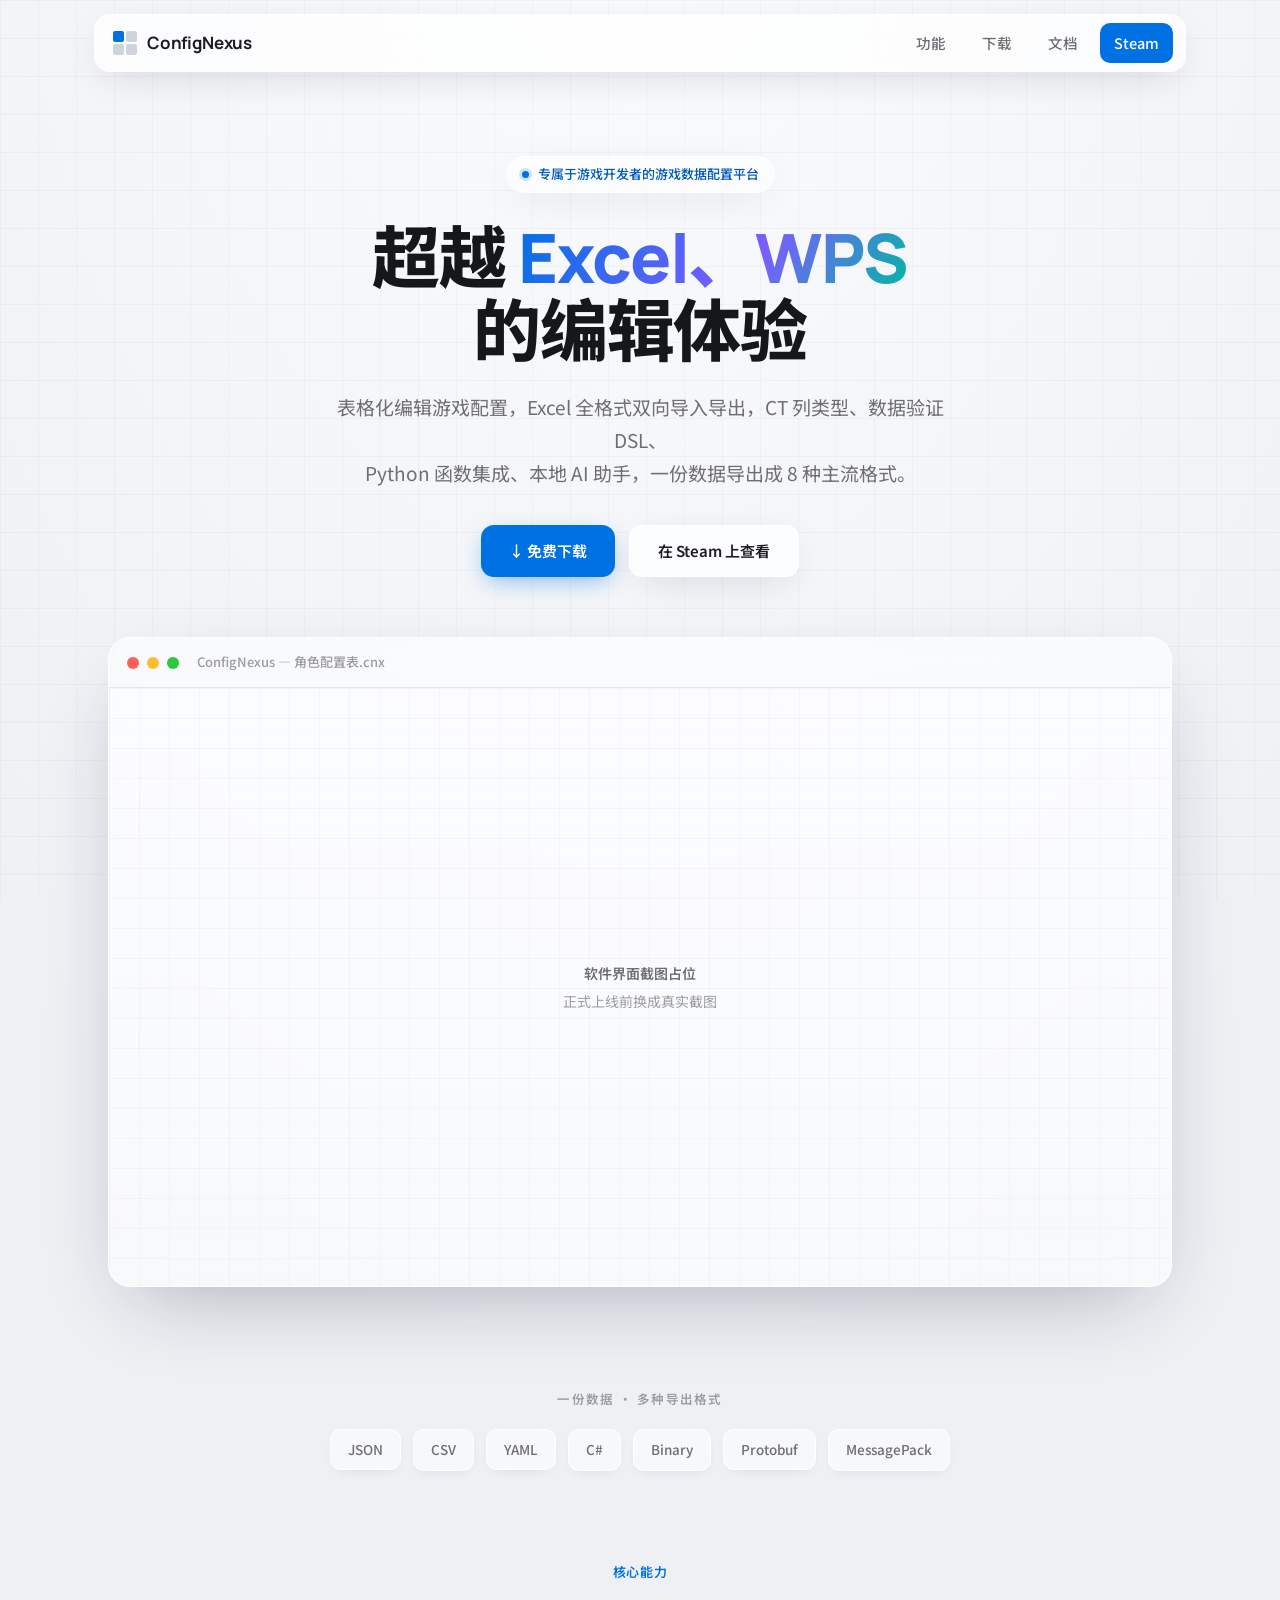
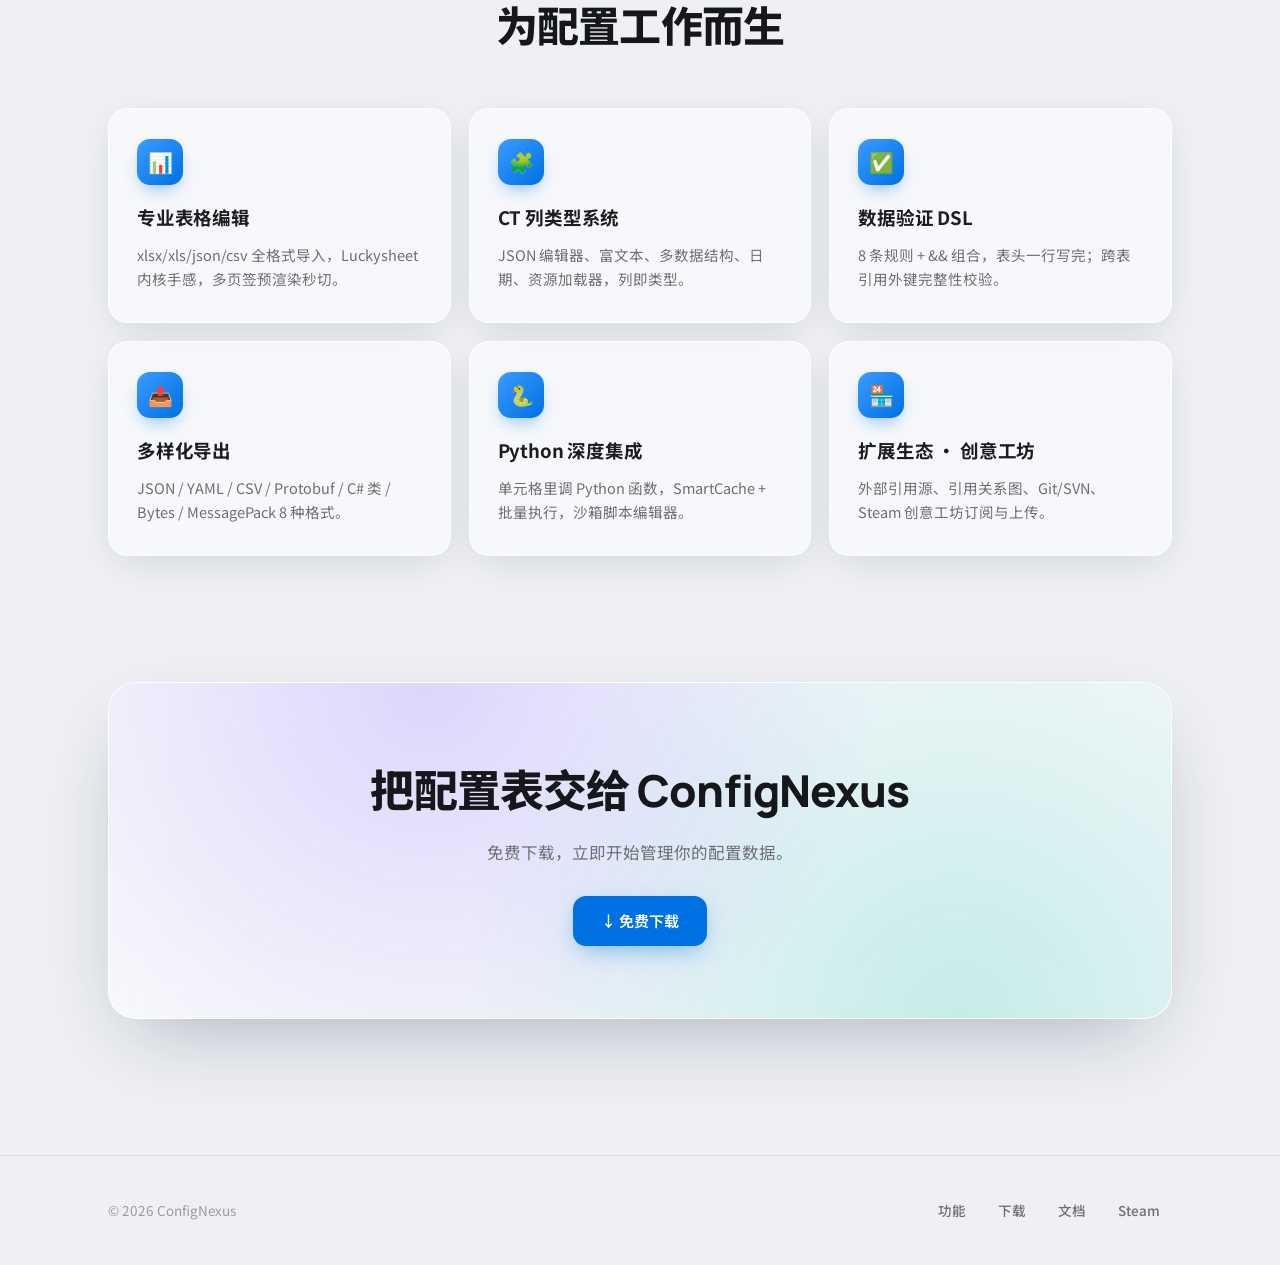
==== index.html @ 0a3a01de "init: ConfigNexus 官网（首页/功能/下载/文档 + 35 篇教程） 白色玻璃拟态多页静态站点；文档页内置软件 35 篇中文教程与演示视频。 含 CNAME=confignexus.o" ====
<!DOCTYPE html>
<html lang="zh-CN">
<head>
<meta charset="UTF-8">
<meta name="viewport" content="width=device-width, initial-scale=1.0">
<title>ConfigNexus · 像电子表格一样掌控每一张配置表</title>
<meta name="description" content="ConfigNexus —— 桌面端配置管理工具。表格化编辑、Excel 双向导入导出、本地 AI 助手、多格式导出（JSON / CSV / YAML / C# / Protobuf …）。">
<link rel="preconnect" href="https://fonts.googleapis.com">
<link rel="preconnect" href="https://fonts.gstatic.com" crossorigin>
<link href="https://fonts.googleapis.com/css2?family=Manrope:wght@400;500;600;700;800&family=Noto+Sans+SC:wght@300;400;500;700&display=swap" rel="stylesheet">
<link rel="stylesheet" href="site.css">
</head>
<body>
<div class="bg">
  <div class="grid"></div>
</div>

<header class="reveal d1">
  <div class="nav">
    <a class="brand" href="index.html"><span class="mark"><i></i><i></i><i></i><i></i></span>ConfigNexus</a>
    <nav class="nav-links">
      <a href="features.html">功能</a>
      <a href="download.html">下载</a>
      <a href="docs.html">文档</a>
      <a class="nav-cta" href="https://store.steampowered.com/app/4400360/ConfigNexus___AI/" target="_blank" rel="noopener">Steam</a>
    </nav>
  </div>
</header>

<main>
  <section class="hero">
    <div class="wrap">
      <div class="eyebrow reveal d2"><span class="dot"></span>专属于游戏开发者的游戏数据配置平台</div>
      <h1 class="hero-h reveal d2">超越 <span class="hl">Excel、WPS</span><br>的编辑体验</h1>
      <p class="sub reveal d3">表格化编辑游戏配置，Excel 全格式双向导入导出，CT 列类型、数据验证 DSL、<br>Python 函数集成、本地 AI 助手，一份数据导出成 8 种主流格式。</p>
      <div class="cta-row reveal d4">
        <a class="btn btn-primary" href="download.html">↓ 免费下载</a>
        <a class="btn btn-ghost" href="https://store.steampowered.com/app/4400360/ConfigNexus___AI/" target="_blank" rel="noopener">在 Steam 上查看</a>
      </div>

      <div class="shot reveal d5">
        <div class="shot-bar"><i></i><i></i><i></i><span class="tt">ConfigNexus — 角色配置表.cnx</span></div>
        <div class="shot-body"><div class="ph"><b>软件界面截图占位</b><br>正式上线前换成真实截图</div></div>
      </div>
    </div>
  </section>

  <section class="formats">
    <div class="wrap">
      <div class="lbl">一份数据 · 多种导出格式</div>
      <div class="fmt-row">
        <span class="fmt">JSON</span><span class="fmt">CSV</span><span class="fmt">YAML</span>
        <span class="fmt">C#</span><span class="fmt">Binary</span><span class="fmt">Protobuf</span>
        <span class="fmt">MessagePack</span>
      </div>
    </div>
  </section>

  <section class="section" id="features">
    <div class="wrap">
      <div class="sec-head">
        <div class="tag">核心能力</div>
        <h2>为配置工作而生</h2>
      </div>
      <div class="cards">
        <a class="card" href="features.html"><div class="ic">📊</div><h3>专业表格编辑</h3>
          <p>xlsx/xls/json/csv 全格式导入，Luckysheet 内核手感，多页签预渲染秒切。</p></a>
        <a class="card" href="features.html"><div class="ic">🧩</div><h3>CT 列类型系统</h3>
          <p>JSON 编辑器、富文本、多数据结构、日期、资源加载器，列即类型。</p></a>
        <a class="card" href="features.html"><div class="ic">✅</div><h3>数据验证 DSL</h3>
          <p>8 条规则 + && 组合，表头一行写完；跨表引用外键完整性校验。</p></a>
        <a class="card" href="features.html"><div class="ic">📤</div><h3>多样化导出</h3>
          <p>JSON / YAML / CSV / Protobuf / C# 类 / Bytes / MessagePack 8 种格式。</p></a>
        <a class="card" href="features.html"><div class="ic">🐍</div><h3>Python 深度集成</h3>
          <p>单元格里调 Python 函数，SmartCache + 批量执行，沙箱脚本编辑器。</p></a>
        <a class="card" href="features.html"><div class="ic">🏪</div><h3>扩展生态 · 创意工坊</h3>
          <p>外部引用源、引用关系图、Git/SVN、Steam 创意工坊订阅与上传。</p></a>
      </div>
    </div>
  </section>

  <section class="endwrap">
    <div class="wrap">
      <div class="endcta">
        <h2>把配置表交给 ConfigNexus</h2>
        <p>免费下载，立即开始管理你的配置数据。</p>
        <a class="btn btn-primary" href="download.html">↓ 免费下载</a>
      </div>
    </div>
  </section>
</main>

<footer>
  <div class="wrap foot">
    <div class="c">© 2026 ConfigNexus</div>
    <div class="lk">
      <a href="features.html">功能</a>
      <a href="download.html">下载</a>
      <a href="docs.html">文档</a>
      <a href="https://store.steampowered.com/app/4400360/ConfigNexus___AI/" target="_blank" rel="noopener">Steam</a>
    </div>
  </div>
</footer>
<script src="site.js"></script>
</body>
</html>
---- site.css ----
/* ===== ConfigNexus 官网共用样式 · 白色玻璃拟态 ===== */
:root{
  --bg:#F4F5F7;
  --ink:#1D1D1F;
  --ink-dim:#6E6E73;
  --ink-faint:#9b9ba1;
  --acc:#0071E3;
  --acc-deep:#0058b9;
  --glass:rgba(255,255,255,.55);
  --glass-strong:rgba(255,255,255,.72);
  --glass-brd:rgba(255,255,255,.75);
  --hair:rgba(0,0,0,.08);
  --grid:rgba(0,0,0,.028);
  --shadow:0 10px 40px -12px rgba(20,28,48,.18);
  --shadow-lg:0 30px 80px -28px rgba(20,28,48,.32);
  --sans:'Noto Sans SC','Manrope',-apple-system,BlinkMacSystemFont,'SF Pro Display',system-ui,sans-serif;
  --disp:'Manrope','Noto Sans SC',-apple-system,system-ui,sans-serif;
  --cell:38px;
}
*{box-sizing:border-box;margin:0;padding:0}
html{scroll-behavior:smooth}
body{background:radial-gradient(ellipse 110% 80% at 50% -8%,#fbfcfe,#EEF0F4 70%);
  color:var(--ink);font-family:var(--sans);line-height:1.6;
  -webkit-font-smoothing:antialiased;overflow-x:hidden}

/* ── 背景：纯格子（无柔光团） ── */
.bg{position:fixed;inset:0;z-index:0;pointer-events:none;overflow:hidden}
.bg .grid{position:absolute;inset:0;
  background-image:linear-gradient(var(--grid) 1px,transparent 1px),
    linear-gradient(90deg,var(--grid) 1px,transparent 1px);
  background-size:var(--cell) var(--cell)}
/* ── 流光交互画布（跟随鼠标，沿格子线向四周射出） ── */
#fx{position:fixed;inset:0;z-index:1;pointer-events:none;display:block}

.wrap{position:relative;z-index:2;max-width:1120px;margin:0 auto;padding:0 28px}

/* ── 导航 ── */
header{position:sticky;top:14px;z-index:50;margin:14px auto 0;max-width:1120px;padding:0 14px}
.nav{display:flex;align-items:center;justify-content:space-between;height:58px;
  padding:0 12px 0 18px;border-radius:16px;background:var(--glass-strong);
  -webkit-backdrop-filter:blur(20px) saturate(180%);backdrop-filter:blur(20px) saturate(180%);
  border:1px solid var(--glass-brd);box-shadow:var(--shadow)}
.brand{display:flex;align-items:center;gap:10px;font-family:var(--disp);font-weight:700;
  font-size:17px;letter-spacing:-.01em;color:var(--ink);text-decoration:none}
.brand .mark{width:24px;height:24px;display:grid;grid-template-columns:1fr 1fr;
  grid-template-rows:1fr 1fr;gap:2.5px}
.brand .mark i{background:#cfd4dc;border-radius:2px}
.brand .mark i:nth-child(1){background:var(--acc)}
.nav-links{display:flex;align-items:center;gap:8px}
.nav-links a{color:var(--ink-dim);text-decoration:none;font-size:14.5px;font-weight:500;
  padding:8px 14px;border-radius:10px;transition:all .2s}
.nav-links a:hover{color:var(--ink);background:rgba(0,0,0,.04)}
.nav-links a.active{color:var(--ink);background:rgba(0,0,0,.05)}
.nav-cta{background:var(--acc);color:#fff!important;font-weight:600}
.nav-cta:hover{background:var(--acc-deep)!important;color:#fff!important}
@media(max-width:720px){.nav-links a:not(.nav-cta){display:none}}

/* ── 按钮 ── */
.btn{font-size:15px;font-weight:600;text-decoration:none;padding:13px 28px;border-radius:13px;
  transition:all .22s;display:inline-flex;align-items:center;gap:9px;cursor:pointer;border:none}
.btn-primary{background:var(--acc);color:#fff;box-shadow:0 8px 24px -6px rgba(0,113,227,.5)}
.btn-primary:hover{background:var(--acc-deep);transform:translateY(-2px);
  box-shadow:0 14px 34px -8px rgba(0,113,227,.55)}
.btn-ghost{background:var(--glass-strong);-webkit-backdrop-filter:blur(14px);
  backdrop-filter:blur(14px);border:1px solid var(--glass-brd);color:var(--ink);box-shadow:var(--shadow)}
.btn-ghost:hover{transform:translateY(-2px);box-shadow:var(--shadow-lg)}
.btn-disabled{background:rgba(0,0,0,.06);color:var(--ink-faint);cursor:not-allowed;
  box-shadow:none;border:1px solid var(--hair)}
.btn-disabled:hover{transform:none;background:rgba(0,0,0,.06)}

/* ── 通用玻璃卡 ── */
.glasscard{background:var(--glass);-webkit-backdrop-filter:blur(20px) saturate(160%);
  backdrop-filter:blur(20px) saturate(160%);border:1px solid var(--glass-brd);
  border-radius:20px;box-shadow:var(--shadow)}

/* ── 子页头部 ── */
.pagehead{text-align:center;padding:96px 0 18px}
.pagehead .tag{font-size:13px;font-weight:600;color:var(--acc);letter-spacing:.04em}
.pagehead h1{font-family:var(--disp);font-size:clamp(32px,5.4vw,54px);font-weight:800;
  letter-spacing:-.02em;margin:12px 0 16px;color:#16171a}
.pagehead p{font-size:clamp(15px,2vw,18px);color:var(--ink-dim);max-width:600px;margin:0 auto;line-height:1.7}

/* ── 页脚 ── */
footer{border-top:1px solid var(--hair);padding:38px 0;position:relative;z-index:2;margin-top:40px}
.foot{display:flex;align-items:center;justify-content:space-between;flex-wrap:wrap;gap:16px}
.foot .c{font-size:13.5px;color:var(--ink-faint)}
.foot .lk{display:flex;gap:8px}
.foot .lk a{color:var(--ink-dim);text-decoration:none;font-size:13.5px;font-weight:500;
  padding:6px 12px;border-radius:9px;transition:all .2s}
.foot .lk a:hover{color:var(--acc);background:rgba(0,0,0,.04)}

/* ── 加载动画 ── */
.reveal{opacity:0;transform:translateY(16px);animation:rise .7s cubic-bezier(.2,.7,.2,1) forwards}
@keyframes rise{to{opacity:1;transform:none}}
.d1{animation-delay:.05s}.d2{animation-delay:.15s}.d3{animation-delay:.25s}
.d4{animation-delay:.35s}.d5{animation-delay:.5s}
@media(prefers-reduced-motion:reduce){.reveal{animation:none;opacity:1;transform:none}}

/* ===== 首页 ===== */
.hero{padding:84px 0 50px;text-align:center}
.eyebrow{display:inline-flex;align-items:center;gap:9px;font-size:13px;font-weight:500;
  color:var(--acc-deep);background:var(--glass);-webkit-backdrop-filter:blur(12px);
  backdrop-filter:blur(12px);border:1px solid var(--glass-brd);padding:7px 15px;
  border-radius:100px;margin-bottom:28px;box-shadow:var(--shadow)}
.eyebrow .dot{width:7px;height:7px;border-radius:50%;background:var(--acc);
  box-shadow:0 0 0 3px rgba(0,113,227,.18)}
h1.hero-h{font-family:var(--disp);font-weight:800;letter-spacing:-.02em;
  font-size:clamp(36px,6.4vw,68px);line-height:1.08;margin-bottom:22px;color:#16171a}
.hl{background:linear-gradient(120deg,#0071E3,#7c5cff 60%,#00b8a3);
  -webkit-background-clip:text;background-clip:text;color:transparent;white-space:nowrap}
.sub{font-size:clamp(15px,2vw,19px);color:var(--ink-dim);max-width:630px;font-weight:400;
  margin:0 auto 36px;line-height:1.75}
.cta-row{display:flex;gap:14px;justify-content:center;flex-wrap:wrap}
.shot{margin-top:60px;border-radius:22px;overflow:hidden;background:var(--glass);
  -webkit-backdrop-filter:blur(24px) saturate(160%);backdrop-filter:blur(24px) saturate(160%);
  border:1px solid var(--glass-brd);box-shadow:var(--shadow-lg)}
.shot-bar{display:flex;align-items:center;gap:8px;padding:14px 18px;border-bottom:1px solid var(--hair)}
.shot-bar i{width:12px;height:12px;border-radius:50%}
.shot-bar i:nth-child(1){background:#ff5f57}.shot-bar i:nth-child(2){background:#febc2e}
.shot-bar i:nth-child(3){background:#28c840}
.shot-bar .tt{margin-left:10px;font-size:13px;color:var(--ink-faint);font-weight:500}
.shot-body{aspect-ratio:16/9;display:grid;place-items:center;position:relative;
  background:linear-gradient(var(--grid) 1px,transparent 1px),
    linear-gradient(90deg,var(--grid) 1px,transparent 1px),
    linear-gradient(180deg,rgba(255,255,255,.4),rgba(255,255,255,.12));
  background-size:30px 30px,30px 30px,100% 100%}
.shot-body .ph{text-align:center;line-height:2;color:var(--ink-faint);font-size:14px}
.shot-body .ph b{color:var(--ink-dim);font-weight:600}

.formats{padding:52px 0 6px;text-align:center}
.formats .lbl{font-size:12.5px;color:var(--ink-faint);letter-spacing:.1em;text-transform:uppercase;
  font-weight:600;margin-bottom:20px}
.fmt-row{display:flex;flex-wrap:wrap;gap:10px 12px;justify-content:center}
.fmt{font-size:13.5px;font-weight:500;color:var(--ink-dim);background:var(--glass);
  -webkit-backdrop-filter:blur(10px);backdrop-filter:blur(10px);border:1px solid var(--glass-brd);
  padding:9px 17px;border-radius:11px;transition:all .2s;box-shadow:0 4px 14px -8px rgba(20,28,48,.2)}
.fmt:hover{color:var(--acc);transform:translateY(-2px);box-shadow:var(--shadow)}

.section{padding:86px 0}
.sec-head{text-align:center;margin-bottom:48px}
.sec-head .tag{font-size:13px;font-weight:600;color:var(--acc);letter-spacing:.04em}
.sec-head h2{font-family:var(--disp);font-size:clamp(28px,4.4vw,42px);font-weight:800;
  margin-top:10px;letter-spacing:-.02em;color:#16171a}
.cards{display:grid;grid-template-columns:repeat(3,1fr);gap:18px}
@media(max-width:840px){.cards{grid-template-columns:1fr 1fr}}
@media(max-width:560px){.cards{grid-template-columns:1fr}}
.card{background:var(--glass);-webkit-backdrop-filter:blur(20px) saturate(160%);
  backdrop-filter:blur(20px) saturate(160%);border:1px solid var(--glass-brd);border-radius:20px;
  padding:30px 28px;box-shadow:var(--shadow);transition:transform .25s,box-shadow .25s}
.card:hover{transform:translateY(-5px);box-shadow:var(--shadow-lg)}
a.card{text-decoration:none;color:inherit;display:block}
.card .ic{width:46px;height:46px;border-radius:13px;display:grid;place-items:center;
  margin-bottom:18px;font-size:20px;color:#fff;background:linear-gradient(135deg,#3a9bff,#0071E3);
  box-shadow:0 8px 18px -6px rgba(0,113,227,.5)}
.card h3{font-size:18.5px;font-weight:700;margin-bottom:10px;letter-spacing:-.01em}
.card p{font-size:14.5px;color:var(--ink-dim);line-height:1.7}

.endwrap{padding:40px 0 96px}
.endcta{text-align:center;padding:72px 32px;border-radius:28px;position:relative;overflow:hidden;
  background:var(--glass);-webkit-backdrop-filter:blur(24px) saturate(160%);
  backdrop-filter:blur(24px) saturate(160%);border:1px solid var(--glass-brd);box-shadow:var(--shadow-lg)}
.endcta::before{content:"";position:absolute;inset:0;z-index:-1;
  background:radial-gradient(circle at 30% 0%,rgba(124,92,255,.22),transparent 55%),
    radial-gradient(circle at 80% 100%,rgba(0,184,163,.2),transparent 55%)}
.endcta h2{font-family:var(--disp);font-size:clamp(28px,4.6vw,44px);font-weight:800;
  margin-bottom:14px;letter-spacing:-.02em;color:#16171a}
.endcta p{color:var(--ink-dim);margin-bottom:30px;font-size:16.5px}

/* ===== 功能页 ===== */
.feat-list{display:flex;flex-direction:column;gap:22px;padding:30px 0 20px}
.feat-row{display:grid;grid-template-columns:54px 1fr;gap:22px;align-items:start;
  padding:30px 32px;border-radius:20px;background:var(--glass);
  -webkit-backdrop-filter:blur(20px) saturate(160%);backdrop-filter:blur(20px) saturate(160%);
  border:1px solid var(--glass-brd);box-shadow:var(--shadow);transition:transform .22s,box-shadow .22s}
.feat-row:hover{transform:translateY(-3px);box-shadow:var(--shadow-lg)}
.feat-row .ic{width:54px;height:54px;border-radius:15px;display:grid;place-items:center;
  font-size:24px;color:#fff;background:linear-gradient(135deg,#3a9bff,#0071E3);
  box-shadow:0 10px 22px -8px rgba(0,113,227,.55)}
.feat-row h3{font-size:20px;font-weight:700;margin-bottom:8px;letter-spacing:-.01em}
.feat-row p{font-size:15px;color:var(--ink-dim);line-height:1.75}
.feat-row .meta{margin-top:12px;display:flex;flex-wrap:wrap;gap:8px}
.feat-row .meta span{font-size:12.5px;color:var(--acc-deep);background:rgba(0,113,227,.08);
  border:1px solid rgba(0,113,227,.15);padding:4px 11px;border-radius:8px;font-weight:500}
@media(max-width:560px){.feat-row{grid-template-columns:1fr}.feat-row .ic{margin-bottom:4px}}

/* ===== 下载页 ===== */
.dl-hero{display:flex;flex-direction:column;align-items:center;text-align:center;
  padding:40px 0 20px}
.dl-card{width:100%;max-width:640px;padding:44px 40px;text-align:center;border-radius:24px}
.dl-card .ver{font-size:13.5px;color:var(--ink-faint);font-weight:500;margin-bottom:8px}
.dl-card h2{font-family:var(--disp);font-size:26px;font-weight:800;margin-bottom:8px;letter-spacing:-.01em}
.dl-card .note{font-size:14px;color:var(--ink-dim);margin:18px auto 0;max-width:420px;line-height:1.7}
.dl-meta{display:flex;justify-content:center;gap:26px;flex-wrap:wrap;margin-top:24px;
  padding-top:22px;border-top:1px solid var(--hair)}
.dl-meta div{text-align:center}
.dl-meta .k{font-size:12px;color:var(--ink-faint);font-weight:600;letter-spacing:.04em;text-transform:uppercase}
.dl-meta .v{font-size:15px;color:var(--ink);font-weight:600;margin-top:4px}
.steps{display:grid;grid-template-columns:repeat(3,1fr);gap:18px;margin-top:50px}
@media(max-width:680px){.steps{grid-template-columns:1fr}}
.step{padding:26px 24px;border-radius:18px}
.step .n{font-family:var(--disp);font-size:14px;font-weight:800;color:#fff;width:30px;height:30px;
  border-radius:9px;display:grid;place-items:center;background:linear-gradient(135deg,#3a9bff,#0071E3);
  margin-bottom:14px}
.step h4{font-size:16px;font-weight:700;margin-bottom:6px}
.step p{font-size:14px;color:var(--ink-dim);line-height:1.65}

/* ===== 文档页 ===== */
.doc-layout{display:grid;grid-template-columns:220px 1fr;gap:40px;padding:20px 0 40px}
@media(max-width:820px){.doc-layout{grid-template-columns:1fr}.doc-toc{display:none}}
.doc-toc{position:sticky;top:90px;align-self:start;padding:20px;border-radius:16px}
.doc-toc .t{font-size:12px;font-weight:700;color:var(--ink-faint);letter-spacing:.08em;
  text-transform:uppercase;margin-bottom:12px}
.doc-toc a{display:block;color:var(--ink-dim);text-decoration:none;font-size:14px;
  padding:7px 10px;border-radius:8px;transition:all .2s}
.doc-toc a:hover{color:var(--acc);background:rgba(0,0,0,.04)}
.doc-body{max-width:720px}
.doc-sec{padding:30px 34px;border-radius:20px;margin-bottom:22px;background:var(--glass);
  -webkit-backdrop-filter:blur(20px) saturate(160%);backdrop-filter:blur(20px) saturate(160%);
  border:1px solid var(--glass-brd);box-shadow:var(--shadow)}
.doc-sec h2{font-family:var(--disp);font-size:24px;font-weight:800;margin-bottom:14px;
  letter-spacing:-.01em;scroll-margin-top:90px}
.doc-sec h3{font-size:17px;font-weight:700;margin:20px 0 8px}
.doc-sec p{font-size:15px;color:var(--ink-dim);line-height:1.8;margin-bottom:12px}
.doc-sec ul,.doc-sec ol{margin:0 0 12px 20px;color:var(--ink-dim);font-size:15px;line-height:1.8}
.doc-sec li{margin-bottom:6px}
.doc-sec code{font-family:'Manrope',ui-monospace,monospace;background:rgba(0,0,0,.055);
  padding:2px 7px;border-radius:6px;font-size:13.5px;color:var(--acc-deep)}
.doc-sec strong{color:var(--ink);font-weight:600}
.callout{display:flex;gap:12px;padding:16px 18px;border-radius:13px;
  background:rgba(0,113,227,.07);border:1px solid rgba(0,113,227,.16);margin:14px 0;
  font-size:14px;color:var(--ink-dim);line-height:1.7}
.callout b{color:var(--acc-deep)}

/* ===== 文档页（教程浏览） ===== */
.doc-app{display:grid;grid-template-columns:248px 1fr;gap:26px;padding:96px 0 20px;align-items:start}
@media(max-width:860px){.doc-app{grid-template-columns:1fr;padding-top:88px}}
.doc-side{padding:30px 14px 18px;position:sticky;top:88px;max-height:calc(100vh - 110px);overflow-y:auto}
@media(max-width:860px){.doc-side{position:static;max-height:340px}}
.doc-group{margin-bottom:14px}
.doc-group:first-child{margin-top:0}
.doc-group:first-child .doc-group-t{padding-top:0}
.doc-group-t{font-size:12px;font-weight:700;color:var(--ink-faint);letter-spacing:.06em;
  padding:6px 12px;text-transform:uppercase}
.doc-link{display:flex;align-items:center;gap:7px;color:var(--ink-dim);text-decoration:none;
  font-size:14px;padding:8px 12px;border-radius:9px;transition:all .18s}
.doc-link:hover{color:var(--ink);background:rgba(0,0,0,.04)}
.doc-link.active{color:var(--acc);background:rgba(0,113,227,.09);font-weight:600}
.doc-dlc{font-size:10px;font-weight:700;color:#c2410c;background:rgba(234,88,12,.13);
  padding:1px 6px;border-radius:5px;letter-spacing:.04em}
.doc-main{min-width:0}
.doc-article{padding:30px 44px 40px;min-height:60vh}
@media(max-width:560px){.doc-article{padding:24px 22px}}
.doc-article .nt-h1{margin-top:0}

/* Markdown 渲染样式 */
.nt-h1{font-family:var(--disp);font-size:30px;font-weight:800;letter-spacing:-.02em;
  color:#16171a;margin:0 0 18px;padding-bottom:14px;border-bottom:1px solid var(--hair)}
.nt-h2{font-family:var(--disp);font-size:22px;font-weight:700;color:#16171a;margin:30px 0 12px}
.nt-h3{font-size:18px;font-weight:700;color:var(--ink);margin:22px 0 8px}
.nt-h4{font-size:16px;font-weight:600;color:var(--ink);margin:18px 0 6px}
.nt-h5,.nt-h6{font-size:14px;font-weight:600;color:var(--ink-dim);margin:14px 0 4px}
.nt-p{font-size:15px;color:var(--ink-dim);line-height:1.85;margin:0 0 12px}
.doc-article strong{color:var(--ink);font-weight:600}
.nt-list{margin:0 0 14px 22px;color:var(--ink-dim);font-size:15px;line-height:1.85}
.nt-list li{margin-bottom:5px}
.nt-code-inline{font-family:ui-monospace,'SFMono-Regular',Menlo,monospace;background:rgba(0,0,0,.06);
  padding:2px 7px;border-radius:6px;font-size:13px;color:var(--acc-deep)}
.nt-code-wrap{margin:14px 0;border-radius:12px;overflow:hidden;border:1px solid var(--hair);
  background:#0f1115}
.nt-code-head{font-family:ui-monospace,monospace;font-size:12px;color:#9aa2ad;
  padding:8px 14px;border-bottom:1px solid rgba(255,255,255,.07);background:#14171c}
.nt-code{margin:0;padding:16px;overflow-x:auto}
.nt-code code{font-family:ui-monospace,'SFMono-Regular',Menlo,monospace;font-size:13px;
  color:#e6e8eb;line-height:1.7;white-space:pre}
.nt-table-wrap{margin:14px 0;overflow-x:auto;border:1px solid var(--hair);border-radius:12px}
.nt-table{width:100%;border-collapse:collapse;font-size:14px}
.nt-table th{background:rgba(0,0,0,.035);color:var(--ink);font-weight:600;text-align:left;
  padding:10px 14px;border-bottom:1px solid var(--hair);white-space:nowrap}
.nt-table td{padding:10px 14px;color:var(--ink-dim);border-bottom:1px solid var(--hair)}
.nt-table tr:last-child td{border-bottom:none}
.nt-callout{display:flex;gap:12px;padding:14px 16px;border-radius:13px;margin:14px 0;
  font-size:14px;line-height:1.75}
.nt-callout-ic{font-size:18px;line-height:1.4}
.nt-callout-body{flex:1;min-width:0}
.nt-callout-body p{margin:0 0 6px}.nt-callout-body p:last-child{margin:0}
.nt-callout-body ul{margin:4px 0 0 18px}
.nt-blue{background:rgba(0,113,227,.07);border:1px solid rgba(0,113,227,.18);color:var(--ink-dim)}
.nt-green{background:rgba(16,185,129,.08);border:1px solid rgba(16,185,129,.22);color:var(--ink-dim)}
.nt-yellow{background:rgba(234,179,8,.1);border:1px solid rgba(234,179,8,.28);color:var(--ink-dim)}
.nt-red{background:rgba(239,68,68,.07);border:1px solid rgba(239,68,68,.2);color:var(--ink-dim)}
.video-player-container{margin:16px 0}
.video-player-wrapper{border-radius:14px;overflow:hidden;border:1px solid var(--glass-brd);
  box-shadow:var(--shadow);background:#000}
.video-player{display:block;width:100%}
.video-error,.image-error{padding:40px;text-align:center;color:var(--ink-faint);font-size:14px;background:var(--panel,#eee)}
.video-caption,.gif-caption{text-align:center;font-size:13px;color:var(--ink-faint);margin-top:8px}
.gif-demo-container{margin:16px 0;text-align:center}
.gif-demo{max-width:100%;border-radius:14px;border:1px solid var(--glass-brd);box-shadow:var(--shadow)}

/* ===== 开场小游戏（仅首页） ===== */
.intro-overlay{position:fixed;inset:0;z-index:1000;display:flex;flex-direction:column;
  align-items:center;justify-content:center;gap:16px;
  background:radial-gradient(ellipse 110% 80% at 50% 0%,#fbfcfe,#E9ebF0 72%);
  transition:opacity .6s ease}
.intro-overlay.hide{opacity:0;pointer-events:none}
.intro-brand{font-family:var(--disp);font-weight:800;font-size:21px;letter-spacing:-.01em;color:#16171a}
.intro-brand span{background:linear-gradient(120deg,#0071E3,#7c5cff 60%,#00b8a3);
  -webkit-background-clip:text;background-clip:text;color:transparent}
.intro-hint{font-size:13.5px;color:var(--ink-dim);font-weight:500;text-align:center}
.intro-hint b{color:var(--acc-deep);font-weight:600}
.intro-board{border-radius:16px;overflow:hidden;box-shadow:var(--shadow-lg);
  border:1px solid var(--glass-brd);background:rgba(255,255,255,.45);
  -webkit-backdrop-filter:blur(14px);backdrop-filter:blur(14px);display:block}
.intro-skip{position:fixed;top:20px;right:24px;z-index:1001;font-size:13px;color:var(--ink-faint);
  font-weight:600;cursor:pointer;padding:7px 14px;border-radius:10px;border:1px solid var(--hair);
  background:var(--glass);-webkit-backdrop-filter:blur(10px);backdrop-filter:blur(10px);transition:all .2s}
.intro-skip:hover{color:var(--ink);border-color:var(--ink-faint)}

.bubble{position:fixed;z-index:1001;background:var(--glass-strong);
  -webkit-backdrop-filter:blur(12px);backdrop-filter:blur(12px);
  border:1px solid var(--glass-brd);box-shadow:var(--shadow);
  padding:9px 15px;border-radius:14px 14px 14px 3px;font-size:14px;color:var(--ink);
  font-weight:500;white-space:nowrap;pointer-events:none;
  animation:bubbleUp 2.8s ease forwards}
@keyframes bubbleUp{
  0%{opacity:0;transform:translate(-50%,10px) scale(.92)}
  14%{opacity:1;transform:translate(-50%,0) scale(1)}
  78%{opacity:1}
  100%{opacity:0;transform:translate(-50%,-52px) scale(1)}}

.reveal-screen{position:fixed;inset:0;z-index:1002;display:flex;flex-direction:column;
  align-items:center;justify-content:center;text-align:center;padding:30px;
  opacity:0;animation:revealIn .85s cubic-bezier(.2,.7,.2,1) forwards}
@keyframes revealIn{0%{opacity:0;transform:scale(1.07);filter:blur(10px)}
  100%{opacity:1;transform:none;filter:none}}
.reveal-screen.A{background:radial-gradient(ellipse at 50% 28%,#eaf3ff,#dde8f7 72%)}
.reveal-screen.B{background:radial-gradient(ellipse at 50% 28%,#fff1e7,#ffe1cf 72%)}
.reveal-tag{font-size:12.5px;font-weight:700;letter-spacing:.12em;text-transform:uppercase;
  padding:7px 16px;border-radius:100px;margin-bottom:22px;animation:riseIn .6s both}
.reveal-screen.A .reveal-tag{color:#0058b9;background:rgba(0,113,227,.1)}
.reveal-screen.B .reveal-tag{color:#c2410c;background:rgba(234,88,12,.13)}
.reveal-title{font-family:var(--disp);font-weight:800;font-size:clamp(30px,6.4vw,58px);
  letter-spacing:-.02em;color:#16171a;margin-bottom:18px;line-height:1.12;
  animation:riseIn .7s .12s both}
.reveal-text{max-width:560px;font-size:clamp(15px,2.2vw,18px);color:var(--ink-dim);
  line-height:1.85;margin-bottom:34px;animation:riseIn .7s .26s both}
@keyframes riseIn{from{opacity:0;transform:translateY(20px)}to{opacity:1;transform:none}}
.reveal-btn{animation:riseIn .7s .4s both}
.btn-orange{background:#ea580c;color:#fff;box-shadow:0 8px 24px -6px rgba(234,88,12,.5)}
.btn-orange:hover{background:#c2410c;transform:translateY(-2px);
  box-shadow:0 14px 34px -8px rgba(234,88,12,.55)}
@media(prefers-reduced-motion:reduce){
  .bubble,.reveal-screen,.reveal-title,.reveal-text,.reveal-btn,.reveal-tag{animation:none;opacity:1}}

/* ===== 卡片跟随鼠标的光斑（交互微动效） ===== */
.card,.feat-row,.step,.dl-card,.glasscard{position:relative;overflow:hidden}
.card::after,.feat-row::after,.step::after,.dl-card::after{content:"";position:absolute;
  inset:0;pointer-events:none;opacity:0;transition:opacity .35s;border-radius:inherit;
  background:radial-gradient(220px circle at var(--cx,50%) var(--cy,50%),
    rgba(0,113,227,.14),transparent 60%)}
.card:hover::after,.feat-row:hover::after,.step:hover::after,.dl-card:hover::after{opacity:1}

/* 格式标签：点按回弹 */
.fmt:active{transform:translateY(0) scale(.94)}
/* 导航 logo 方块：悬停时第一格点亮扩散 */
.brand:hover .mark i{background:#aeb6c2}
.brand:hover .mark i:nth-child(1){background:var(--acc)}
.brand:hover .mark i:nth-child(4){background:var(--acc);transition-delay:.05s}
.brand .mark i{transition:background .25s}
/* 主按钮：箭头轻微下移提示 */
.btn-primary:hover{letter-spacing:.005em}
/* 进入视口淡入（滚动触发） */
.inview{opacity:0;transform:translateY(22px)}
.inview.show{opacity:1;transform:none;transition:opacity .7s cubic-bezier(.2,.7,.2,1),
  transform .7s cubic-bezier(.2,.7,.2,1)}
@media(prefers-reduced-motion:reduce){.inview{opacity:1;transform:none}}
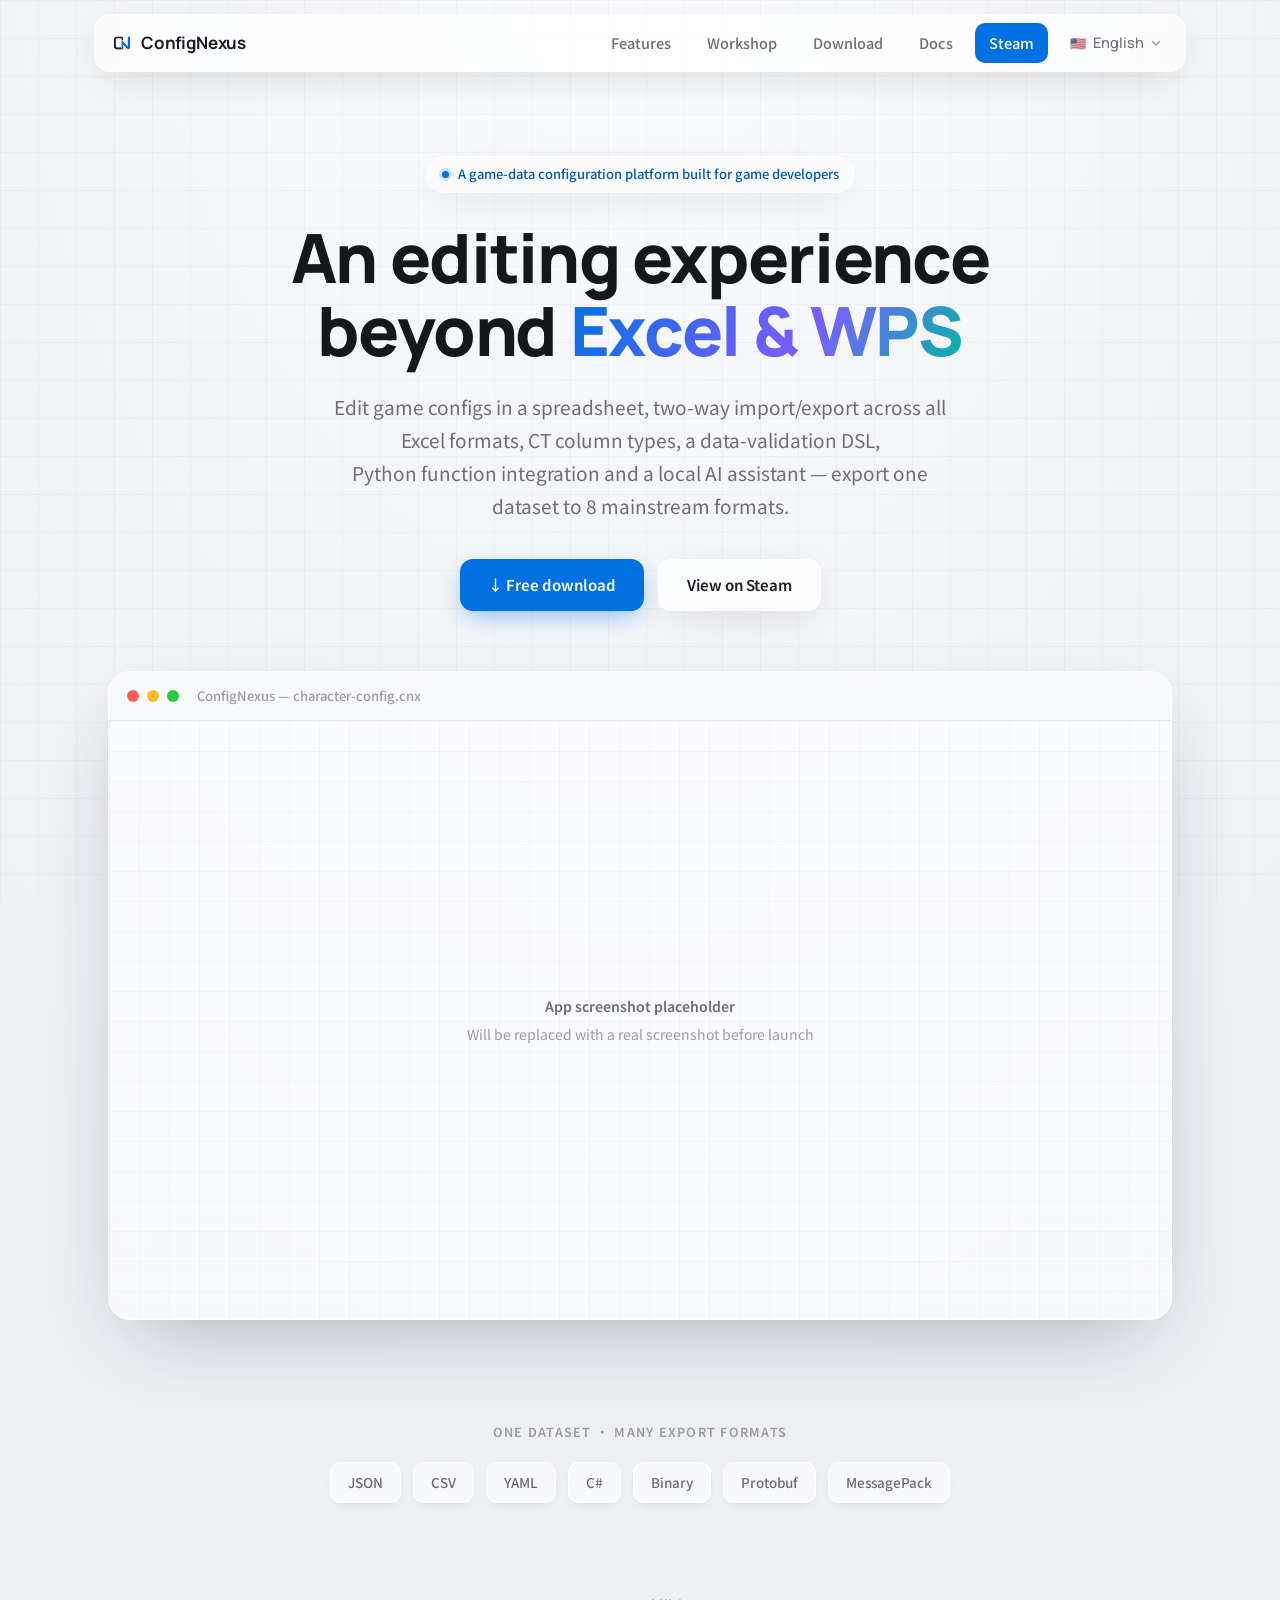
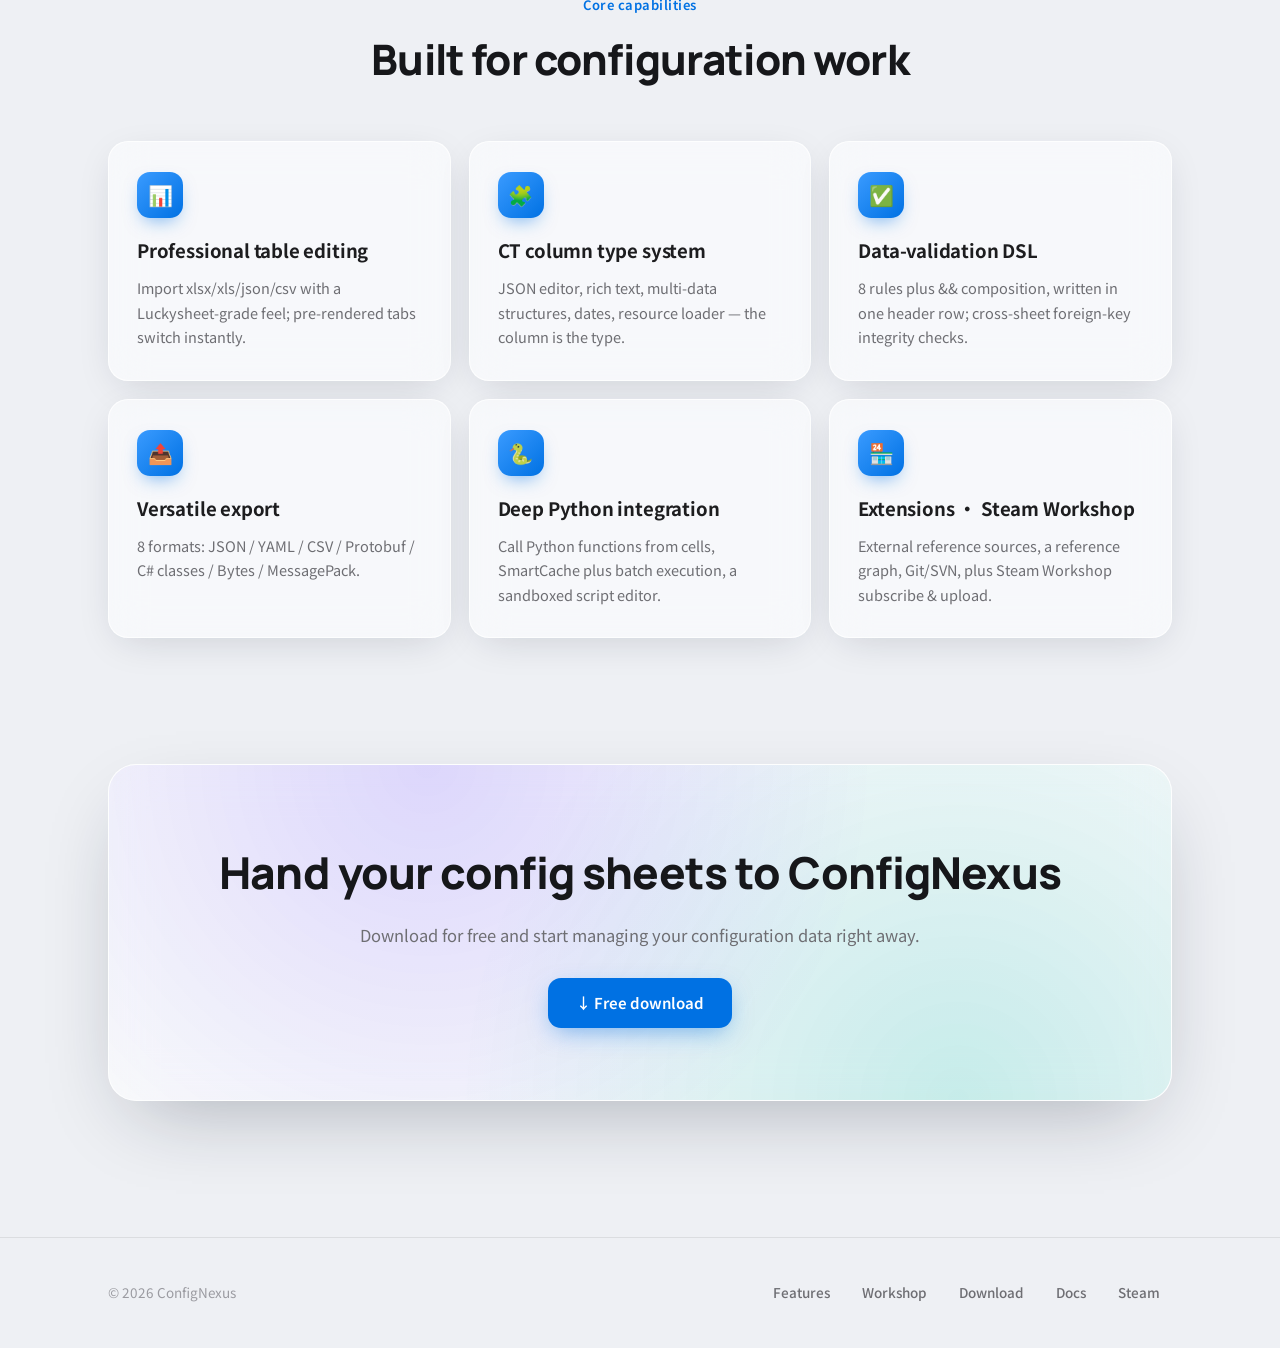
==== commit d906a4a2: "chore: 提交官网累积进度快照（创意工坊页 + 前序文档独立化/四语化/logo 等） 本次新增（创意工坊）： - workshop.html / workshop.js / workshop-c" ====
--- a/index.html
+++ b/index.html
@@ -3,8 +3,10 @@
 <head>
 <meta charset="UTF-8">
 <meta name="viewport" content="width=device-width, initial-scale=1.0">
-<title>ConfigNexus · 像电子表格一样掌控每一张配置表</title>
-<meta name="description" content="ConfigNexus —— 桌面端配置管理工具。表格化编辑、Excel 双向导入导出、本地 AI 助手、多格式导出（JSON / CSV / YAML / C# / Protobuf …）。">
+<link rel="icon" type="image/png" href="assets/logo.png">
+<title data-i18n="idx.title">ConfigNexus · 像电子表格一样掌控每一张配置表</title>
+<meta name="description" data-i18n="idx.desc" content="ConfigNexus —— 桌面端配置管理工具。表格化编辑、Excel 双向导入导出、本地 AI 助手、多格式导出（JSON / CSV / YAML / C# / Protobuf …）。">
+<script src="i18n.js"></script>
 <link rel="preconnect" href="https://fonts.googleapis.com">
 <link rel="preconnect" href="https://fonts.gstatic.com" crossorigin>
 <link href="https://fonts.googleapis.com/css2?family=Manrope:wght@400;500;600;700;800&family=Noto+Sans+SC:wght@300;400;500;700&display=swap" rel="stylesheet">
@@ -17,11 +19,12 @@
 
 <header class="reveal d1">
   <div class="nav">
-    <a class="brand" href="index.html"><span class="mark"><i></i><i></i><i></i><i></i></span>ConfigNexus</a>
+    <a class="brand" href="index.html"><img class="brand-logo" src="assets/logo.png" alt="ConfigNexus 标志">ConfigNexus</a>
     <nav class="nav-links">
-      <a href="features.html">功能</a>
-      <a href="download.html">下载</a>
-      <a href="docs.html">文档</a>
+      <a href="features.html" data-i18n="nav.features">功能</a>
+      <a href="workshop.html" data-i18n="nav.workshop">创意工坊</a>
+      <a href="download.html" data-i18n="nav.download">下载</a>
+      <a href="docs.html" data-i18n="nav.docs">文档</a>
       <a class="nav-cta" href="https://store.steampowered.com/app/4400360/ConfigNexus___AI/" target="_blank" rel="noopener">Steam</a>
     </nav>
   </div>
@@ -30,24 +33,24 @@
 <main>
   <section class="hero">
     <div class="wrap">
-      <div class="eyebrow reveal d2"><span class="dot"></span>专属于游戏开发者的游戏数据配置平台</div>
-      <h1 class="hero-h reveal d2">超越 <span class="hl">Excel、WPS</span><br>的编辑体验</h1>
-      <p class="sub reveal d3">表格化编辑游戏配置，Excel 全格式双向导入导出，CT 列类型、数据验证 DSL、<br>Python 函数集成、本地 AI 助手，一份数据导出成 8 种主流格式。</p>
+      <div class="eyebrow reveal d2"><span class="dot"></span><span data-i18n="idx.eyebrow">专属于游戏开发者的游戏数据配置平台</span></div>
+      <h1 class="hero-h reveal d2" data-i18n="idx.heroH">超越 <span class="hl">Excel、WPS</span><br>的编辑体验</h1>
+      <p class="sub reveal d3" data-i18n="idx.sub">表格化编辑游戏配置，Excel 全格式双向导入导出，CT 列类型、数据验证 DSL、<br>Python 函数集成、本地 AI 助手，一份数据导出成 8 种主流格式。</p>
       <div class="cta-row reveal d4">
-        <a class="btn btn-primary" href="download.html">↓ 免费下载</a>
-        <a class="btn btn-ghost" href="https://store.steampowered.com/app/4400360/ConfigNexus___AI/" target="_blank" rel="noopener">在 Steam 上查看</a>
+        <a class="btn btn-primary" href="download.html" data-i18n="cta.download">↓ 免费下载</a>
+        <a class="btn btn-ghost" href="https://store.steampowered.com/app/4400360/ConfigNexus___AI/" target="_blank" rel="noopener" data-i18n="cta.steam">在 Steam 上查看</a>
       </div>
 
       <div class="shot reveal d5">
-        <div class="shot-bar"><i></i><i></i><i></i><span class="tt">ConfigNexus — 角色配置表.cnx</span></div>
-        <div class="shot-body"><div class="ph"><b>软件界面截图占位</b><br>正式上线前换成真实截图</div></div>
+        <div class="shot-bar"><i></i><i></i><i></i><span class="tt" data-i18n="idx.shotTab">ConfigNexus — 角色配置表.cnx</span></div>
+        <div class="shot-body"><div class="ph" data-i18n="idx.shotPh"><b>软件界面截图占位</b><br>正式上线前换成真实截图</div></div>
       </div>
     </div>
   </section>
 
   <section class="formats">
     <div class="wrap">
-      <div class="lbl">一份数据 · 多种导出格式</div>
+      <div class="lbl" data-i18n="idx.formatsLbl">一份数据 · 多种导出格式</div>
       <div class="fmt-row">
         <span class="fmt">JSON</span><span class="fmt">CSV</span><span class="fmt">YAML</span>
         <span class="fmt">C#</span><span class="fmt">Binary</span><span class="fmt">Protobuf</span>
@@ -59,22 +62,22 @@
   <section class="section" id="features">
     <div class="wrap">
       <div class="sec-head">
-        <div class="tag">核心能力</div>
-        <h2>为配置工作而生</h2>
+        <div class="tag" data-i18n="idx.coreTag">核心能力</div>
+        <h2 data-i18n="idx.coreH">为配置工作而生</h2>
       </div>
       <div class="cards">
-        <a class="card" href="features.html"><div class="ic">📊</div><h3>专业表格编辑</h3>
-          <p>xlsx/xls/json/csv 全格式导入，Luckysheet 内核手感，多页签预渲染秒切。</p></a>
-        <a class="card" href="features.html"><div class="ic">🧩</div><h3>CT 列类型系统</h3>
-          <p>JSON 编辑器、富文本、多数据结构、日期、资源加载器，列即类型。</p></a>
-        <a class="card" href="features.html"><div class="ic">✅</div><h3>数据验证 DSL</h3>
-          <p>8 条规则 + && 组合，表头一行写完；跨表引用外键完整性校验。</p></a>
-        <a class="card" href="features.html"><div class="ic">📤</div><h3>多样化导出</h3>
-          <p>JSON / YAML / CSV / Protobuf / C# 类 / Bytes / MessagePack 8 种格式。</p></a>
-        <a class="card" href="features.html"><div class="ic">🐍</div><h3>Python 深度集成</h3>
-          <p>单元格里调 Python 函数，SmartCache + 批量执行，沙箱脚本编辑器。</p></a>
-        <a class="card" href="features.html"><div class="ic">🏪</div><h3>扩展生态 · 创意工坊</h3>
-          <p>外部引用源、引用关系图、Git/SVN、Steam 创意工坊订阅与上传。</p></a>
+        <a class="card" href="features.html"><div class="ic">📊</div><h3 data-i18n="idx.c1t">专业表格编辑</h3>
+          <p data-i18n="idx.c1d">xlsx/xls/json/csv 全格式导入，Luckysheet 内核手感，多页签预渲染秒切。</p></a>
+        <a class="card" href="features.html"><div class="ic">🧩</div><h3 data-i18n="idx.c2t">CT 列类型系统</h3>
+          <p data-i18n="idx.c2d">JSON 编辑器、富文本、多数据结构、日期、资源加载器，列即类型。</p></a>
+        <a class="card" href="features.html"><div class="ic">✅</div><h3 data-i18n="idx.c3t">数据验证 DSL</h3>
+          <p data-i18n="idx.c3d">8 条规则 + && 组合，表头一行写完；跨表引用外键完整性校验。</p></a>
+        <a class="card" href="features.html"><div class="ic">📤</div><h3 data-i18n="idx.c4t">多样化导出</h3>
+          <p data-i18n="idx.c4d">JSON / YAML / CSV / Protobuf / C# 类 / Bytes / MessagePack 8 种格式。</p></a>
+        <a class="card" href="features.html"><div class="ic">🐍</div><h3 data-i18n="idx.c5t">Python 深度集成</h3>
+          <p data-i18n="idx.c5d">单元格里调 Python 函数，SmartCache + 批量执行，沙箱脚本编辑器。</p></a>
+        <a class="card" href="features.html"><div class="ic">🏪</div><h3 data-i18n="idx.c6t">扩展生态 · 创意工坊</h3>
+          <p data-i18n="idx.c6d">外部引用源、引用关系图、Git/SVN、Steam 创意工坊订阅与上传。</p></a>
       </div>
     </div>
   </section>
@@ -82,9 +85,9 @@
   <section class="endwrap">
     <div class="wrap">
       <div class="endcta">
-        <h2>把配置表交给 ConfigNexus</h2>
-        <p>免费下载，立即开始管理你的配置数据。</p>
-        <a class="btn btn-primary" href="download.html">↓ 免费下载</a>
+        <h2 data-i18n="idx.endH">把配置表交给 ConfigNexus</h2>
+        <p data-i18n="idx.endP">免费下载，立即开始管理你的配置数据。</p>
+        <a class="btn btn-primary" href="download.html" data-i18n="cta.download">↓ 免费下载</a>
       </div>
     </div>
   </section>
@@ -94,9 +97,10 @@
   <div class="wrap foot">
     <div class="c">© 2026 ConfigNexus</div>
     <div class="lk">
-      <a href="features.html">功能</a>
-      <a href="download.html">下载</a>
-      <a href="docs.html">文档</a>
+      <a href="features.html" data-i18n="nav.features">功能</a>
+      <a href="workshop.html" data-i18n="nav.workshop">创意工坊</a>
+      <a href="download.html" data-i18n="nav.download">下载</a>
+      <a href="docs.html" data-i18n="nav.docs">文档</a>
       <a href="https://store.steampowered.com/app/4400360/ConfigNexus___AI/" target="_blank" rel="noopener">Steam</a>
     </div>
   </div>
--- a/site.css
+++ b/site.css
@@ -42,10 +42,7 @@
   border:1px solid var(--glass-brd);box-shadow:var(--shadow)}
 .brand{display:flex;align-items:center;gap:10px;font-family:var(--disp);font-weight:700;
   font-size:17px;letter-spacing:-.01em;color:var(--ink);text-decoration:none}
-.brand .mark{width:24px;height:24px;display:grid;grid-template-columns:1fr 1fr;
-  grid-template-rows:1fr 1fr;gap:2.5px}
-.brand .mark i{background:#cfd4dc;border-radius:2px}
-.brand .mark i:nth-child(1){background:var(--acc)}
+.brand-logo{width:auto;height:18px;display:block;border-radius:4px}
 .nav-links{display:flex;align-items:center;gap:8px}
 .nav-links a{color:var(--ink-dim);text-decoration:none;font-size:14.5px;font-weight:500;
   padding:8px 14px;border-radius:10px;transition:all .2s}
@@ -234,8 +231,8 @@
 /* ===== 文档页（教程浏览） ===== */
 .doc-app{display:grid;grid-template-columns:248px 1fr;gap:26px;padding:96px 0 20px;align-items:start}
 @media(max-width:860px){.doc-app{grid-template-columns:1fr;padding-top:88px}}
-.doc-side{padding:30px 14px 18px;position:sticky;top:88px;max-height:calc(100vh - 110px);overflow-y:auto}
-@media(max-width:860px){.doc-side{position:static;max-height:340px}}
+aside.doc-side{padding:30px 14px 18px;position:sticky;top:88px;max-height:calc(100vh - 110px);overflow-y:auto}
+@media(max-width:860px){aside.doc-side{position:static;max-height:340px}}
 .doc-group{margin-bottom:14px}
 .doc-group:first-child{margin-top:0}
 .doc-group:first-child .doc-group-t{padding-top:0}
@@ -303,6 +300,7 @@
   background:radial-gradient(ellipse 110% 80% at 50% 0%,#fbfcfe,#E9ebF0 72%);
   transition:opacity .6s ease}
 .intro-overlay.hide{opacity:0;pointer-events:none}
+.intro-logo{width:auto;height:48px;display:block;border-radius:8px}
 .intro-brand{font-family:var(--disp);font-weight:800;font-size:21px;letter-spacing:-.01em;color:#16171a}
 .intro-brand span{background:linear-gradient(120deg,#0071E3,#7c5cff 60%,#00b8a3);
   -webkit-background-clip:text;background-clip:text;color:transparent}
@@ -362,11 +360,9 @@
 
 /* 格式标签：点按回弹 */
 .fmt:active{transform:translateY(0) scale(.94)}
-/* 导航 logo 方块：悬停时第一格点亮扩散 */
-.brand:hover .mark i{background:#aeb6c2}
-.brand:hover .mark i:nth-child(1){background:var(--acc)}
-.brand:hover .mark i:nth-child(4){background:var(--acc);transition-delay:.05s}
-.brand .mark i{transition:background .25s}
+/* 导航 logo：悬停轻微放大 */
+.brand:hover .brand-logo{transform:scale(1.06)}
+.brand-logo{transition:transform .25s}
 /* 主按钮：箭头轻微下移提示 */
 .btn-primary:hover{letter-spacing:.005em}
 /* 进入视口淡入（滚动触发） */
@@ -374,3 +370,42 @@
 .inview.show{opacity:1;transform:none;transition:opacity .7s cubic-bezier(.2,.7,.2,1),
   transform .7s cubic-bezier(.2,.7,.2,1)}
 @media(prefers-reduced-motion:reduce){.inview{opacity:1;transform:none}}
+
+/* ===== 四语 i18n ===== */
+/* 非中文首屏：翻译完成前隐藏可翻译内容，避免中文一闪（中文不加此类，立即可见） */
+html.i18n-pending main,
+html.i18n-pending header .nav-links a[data-i18n]{visibility:hidden}
+/* 日 / 韩字体（中 / 英用默认 Noto Sans SC + Manrope） */
+html[lang="ja"] body{--sans:'Noto Sans JP','Manrope',-apple-system,system-ui,sans-serif;--disp:'Manrope','Noto Sans JP',-apple-system,system-ui,sans-serif}
+html[lang="ko"] body{--sans:'Noto Sans KR','Manrope',-apple-system,system-ui,sans-serif;--disp:'Manrope','Noto Sans KR',-apple-system,system-ui,sans-serif}
+
+/* 语言切换器（下拉式，注入到 .nav-links 末尾；融入导航：与 .nav-links a 同构的扁平文字风） */
+.lang-switcher{position:relative;margin-left:2px}
+.lang-btn{display:flex;align-items:center;gap:7px;cursor:pointer;
+  padding:8px 12px;border:0;border-radius:10px;
+  background:transparent;color:var(--ink-dim);
+  font-family:var(--disp);font-size:14.5px;font-weight:500;line-height:1;
+  transition:all .2s}
+.lang-btn:hover{color:var(--ink);background:rgba(0,0,0,.04)}
+.lang-btn .lang-flag{font-size:13px;line-height:1}
+.lang-caret{color:var(--ink-faint);transition:transform .2s}
+.lang-switcher.open .lang-caret{transform:rotate(180deg)}
+.lang-menu{position:absolute;top:calc(100% + 8px);right:0;min-width:158px;
+  padding:5px;border:1px solid var(--hair);border-radius:12px;
+  background:var(--glass-strong);backdrop-filter:saturate(160%) blur(16px);
+  box-shadow:var(--shadow);opacity:0;visibility:hidden;transform:translateY(-8px);
+  transition:opacity .2s,transform .2s,visibility .2s;z-index:1000}
+.lang-switcher.open .lang-menu{opacity:1;visibility:visible;transform:translateY(0)}
+.lang-item{display:flex;align-items:center;gap:11px;width:100%;cursor:pointer;
+  padding:9px 12px;border:0;border-radius:8px;background:transparent;text-align:left;
+  color:var(--ink-dim);font-family:var(--disp);font-size:13.5px;font-weight:500;
+  transition:background .16s,color .16s}
+.lang-item .lang-flag{font-size:15px;line-height:1}
+.lang-item:hover{background:rgba(0,113,227,.08);color:var(--ink)}
+.lang-item.active{color:var(--acc);font-weight:700;background:rgba(0,113,227,.06)}
+@media(max-width:720px){.lang-switcher{margin-left:6px}.lang-btn{padding:6px 9px}.lang-btn .lang-name{display:none}}
+
+/* 文档"暂无翻译"回退提示条 */
+.doc-fallback-note{display:flex;align-items:center;gap:8px;margin:0 0 22px;
+  padding:11px 15px;border-radius:12px;font-size:13.5px;line-height:1.5;
+  color:#92560a;background:rgba(234,179,8,.12);border:1px solid rgba(234,179,8,.32)}
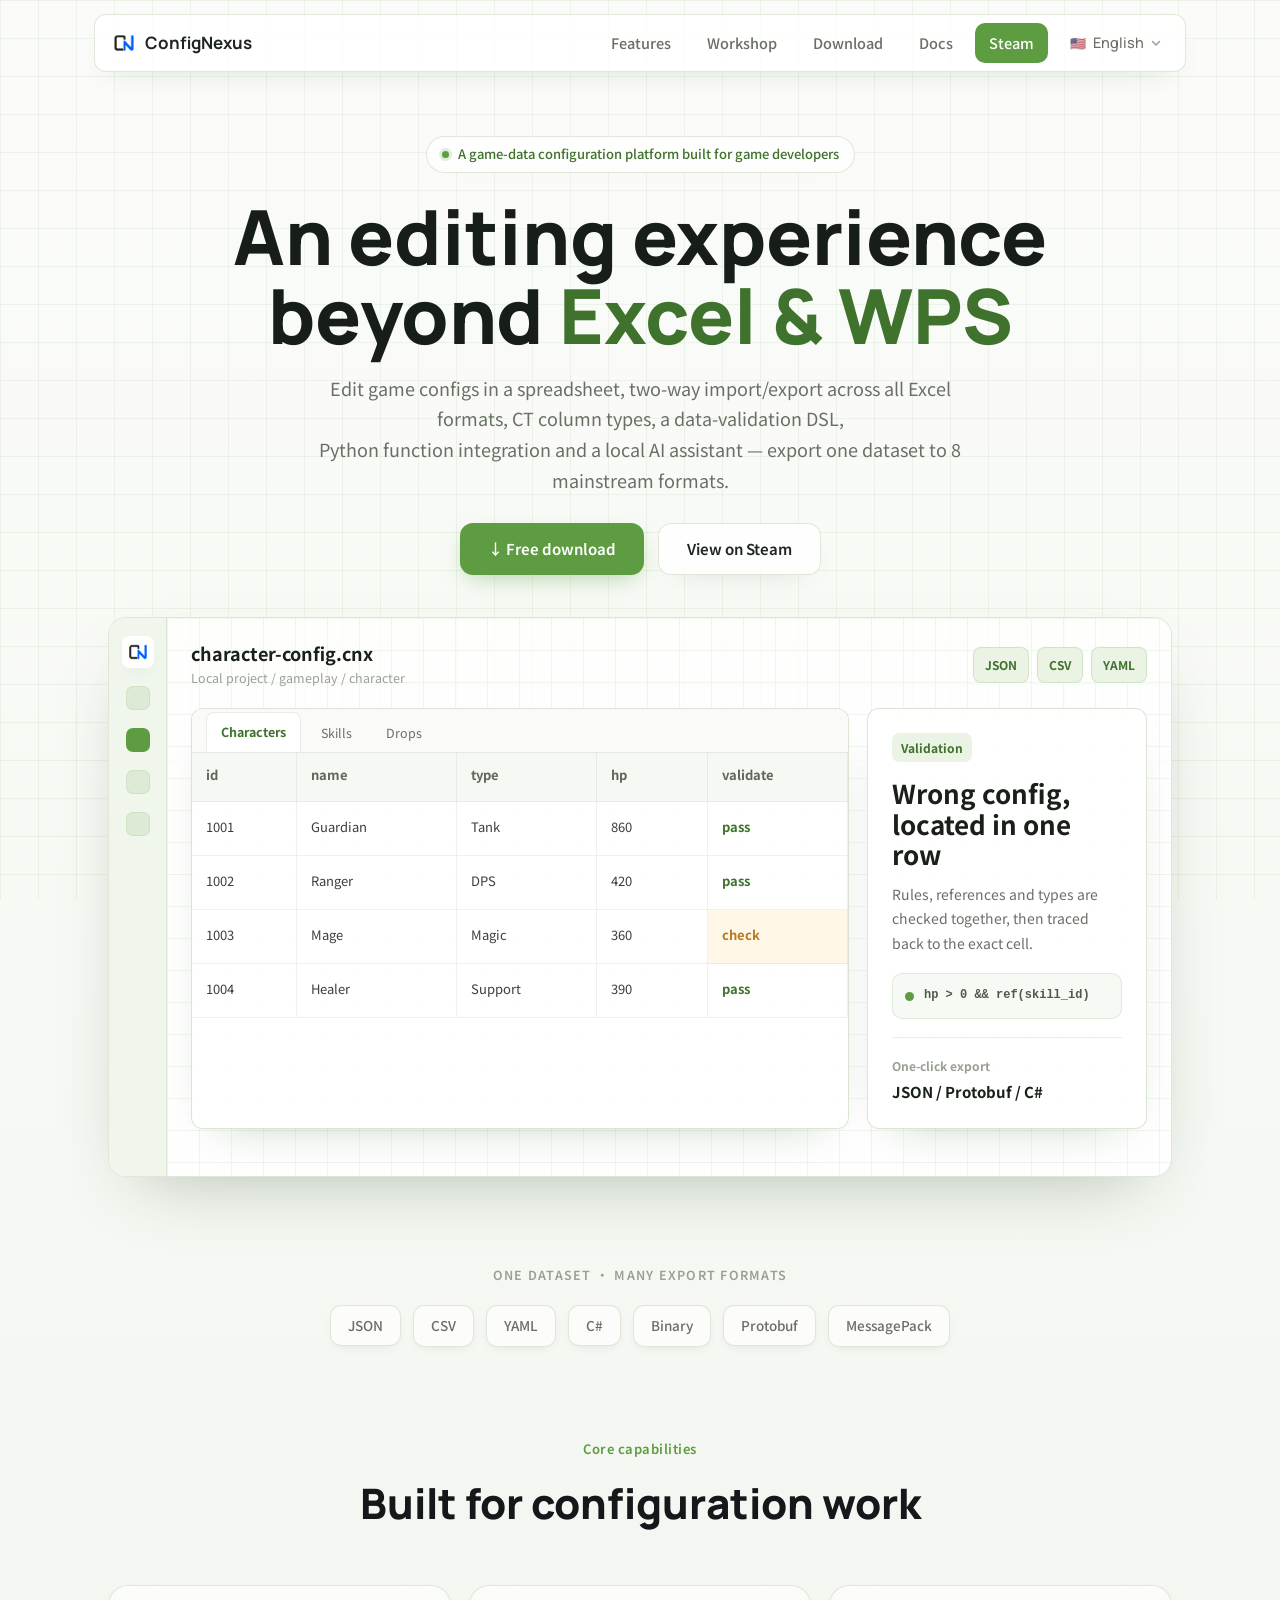
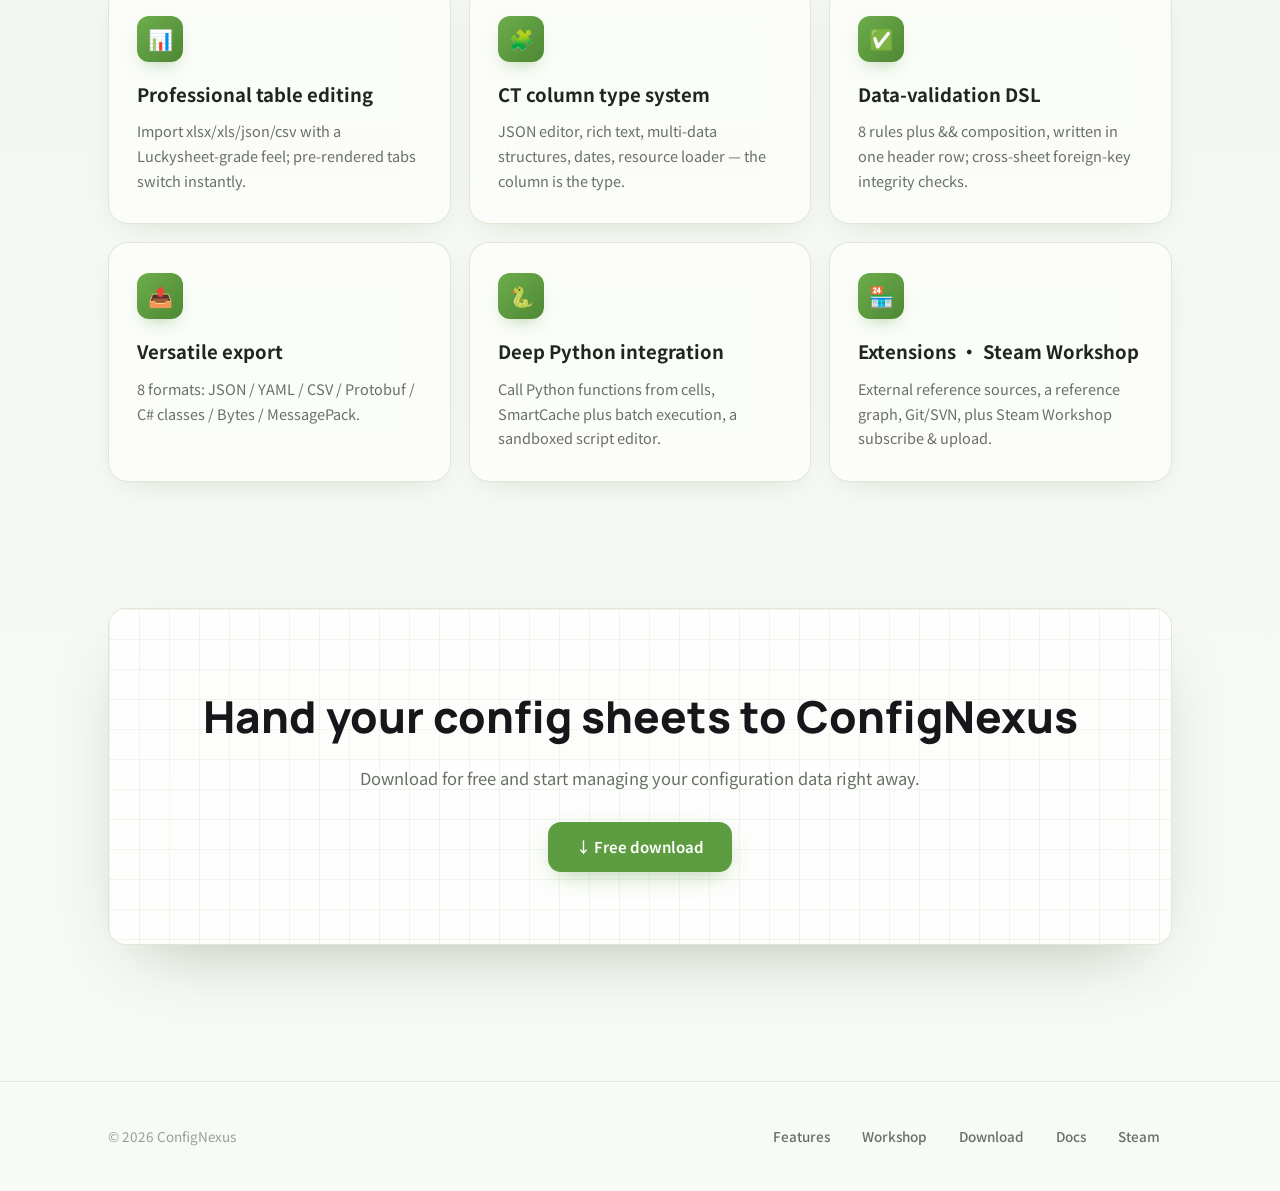
==== commit 4dac2cd0: "docs: refresh website docs and media" ====
--- a/index.html
+++ b/index.html
@@ -41,9 +41,48 @@
         <a class="btn btn-ghost" href="https://store.steampowered.com/app/4400360/ConfigNexus___AI/" target="_blank" rel="noopener" data-i18n="cta.steam">在 Steam 上查看</a>
       </div>
 
-      <div class="shot reveal d5">
-        <div class="shot-bar"><i></i><i></i><i></i><span class="tt" data-i18n="idx.shotTab">ConfigNexus — 角色配置表.cnx</span></div>
-        <div class="shot-body"><div class="ph" data-i18n="idx.shotPh"><b>软件界面截图占位</b><br>正式上线前换成真实截图</div></div>
+      <div class="shot product-preview reveal d5" aria-label="ConfigNexus 产品界面示意">
+        <div class="preview-rail">
+          <div class="preview-mark"><img src="assets/logo.png" alt=""></div>
+          <span></span><span></span><span></span><span></span>
+        </div>
+        <div class="preview-main">
+          <div class="preview-titlebar">
+            <div>
+              <strong data-i18n="idx.previewFile">角色配置表.cnx</strong>
+              <span data-i18n="idx.previewPath">本地工程 / gameplay / character</span>
+            </div>
+            <div class="preview-actions">
+              <span>JSON</span><span>CSV</span><span>YAML</span>
+            </div>
+          </div>
+          <div class="preview-workspace">
+            <div class="sheet-mock">
+              <div class="sheet-tabs">
+                <span class="active" data-i18n="idx.previewTab1">角色表</span>
+                <span data-i18n="idx.previewTab2">技能表</span>
+                <span data-i18n="idx.previewTab3">掉落表</span>
+              </div>
+              <div class="table-mock" aria-hidden="true">
+                <div class="th">id</div><div class="th">name</div><div class="th">type</div><div class="th">hp</div><div class="th">validate</div>
+                <div>1001</div><div>Guardian</div><div>Tank</div><div>860</div><div class="ok">pass</div>
+                <div>1002</div><div>Ranger</div><div>DPS</div><div>420</div><div class="ok">pass</div>
+                <div>1003</div><div>Mage</div><div>Magic</div><div>360</div><div class="warn">check</div>
+                <div>1004</div><div>Healer</div><div>Support</div><div>390</div><div class="ok">pass</div>
+              </div>
+            </div>
+            <aside class="inspector-mock">
+              <div class="mini-label" data-i18n="idx.previewPanel">数据验证</div>
+              <h3 data-i18n="idx.previewIssue">配置表填错，一行内定位</h3>
+              <p data-i18n="idx.previewDesc">规则、引用、类型同时检查，问题直接回到单元格。</p>
+              <div class="rule-line"><span></span><b>hp &gt; 0 && ref(skill_id)</b></div>
+              <div class="export-stack">
+                <span data-i18n="idx.previewExport">一键导出</span>
+                <strong>JSON / Protobuf / C#</strong>
+              </div>
+            </aside>
+          </div>
+        </div>
       </div>
     </div>
   </section>
--- a/site.css
+++ b/site.css
@@ -1,25 +1,26 @@
-/* ===== ConfigNexus 官网共用样式 · 白色玻璃拟态 ===== */
+/* ===== ConfigNexus 官网共用样式 · 克制表格品牌风 ===== */
 :root{
-  --bg:#F4F5F7;
-  --ink:#1D1D1F;
-  --ink-dim:#6E6E73;
-  --ink-faint:#9b9ba1;
-  --acc:#0071E3;
-  --acc-deep:#0058b9;
-  --glass:rgba(255,255,255,.55);
-  --glass-strong:rgba(255,255,255,.72);
-  --glass-brd:rgba(255,255,255,.75);
+  --bg:#F6F8F4;
+  --ink:#1F2520;
+  --ink-dim:#687066;
+  --ink-faint:#98A095;
+  --acc:#5E9C41;
+  --acc-deep:#3F722C;
+  --acc-soft:#EAF3E4;
+  --glass:rgba(255,255,255,.64);
+  --glass-strong:rgba(255,255,255,.82);
+  --glass-brd:rgba(218,228,211,.86);
   --hair:rgba(0,0,0,.08);
-  --grid:rgba(0,0,0,.028);
-  --shadow:0 10px 40px -12px rgba(20,28,48,.18);
-  --shadow-lg:0 30px 80px -28px rgba(20,28,48,.32);
+  --grid:rgba(94,156,65,.085);
+  --shadow:0 10px 32px -18px rgba(41,68,34,.24);
+  --shadow-lg:0 28px 70px -34px rgba(41,68,34,.38);
   --sans:'Noto Sans SC','Manrope',-apple-system,BlinkMacSystemFont,'SF Pro Display',system-ui,sans-serif;
   --disp:'Manrope','Noto Sans SC',-apple-system,system-ui,sans-serif;
   --cell:38px;
 }
 *{box-sizing:border-box;margin:0;padding:0}
 html{scroll-behavior:smooth}
-body{background:radial-gradient(ellipse 110% 80% at 50% -8%,#fbfcfe,#EEF0F4 70%);
+body{background:linear-gradient(180deg,#FBFCFA 0%,#F4F7F1 54%,#F8FAF6 100%);
   color:var(--ink);font-family:var(--sans);line-height:1.6;
   -webkit-font-smoothing:antialiased;overflow-x:hidden}
 
@@ -37,12 +38,12 @@
 /* ── 导航 ── */
 header{position:sticky;top:14px;z-index:50;margin:14px auto 0;max-width:1120px;padding:0 14px}
 .nav{display:flex;align-items:center;justify-content:space-between;height:58px;
-  padding:0 12px 0 18px;border-radius:16px;background:var(--glass-strong);
-  -webkit-backdrop-filter:blur(20px) saturate(180%);backdrop-filter:blur(20px) saturate(180%);
+  padding:0 12px 0 18px;border-radius:12px;background:var(--glass-strong);
+  -webkit-backdrop-filter:blur(16px) saturate(150%);backdrop-filter:blur(16px) saturate(150%);
   border:1px solid var(--glass-brd);box-shadow:var(--shadow)}
 .brand{display:flex;align-items:center;gap:10px;font-family:var(--disp);font-weight:700;
-  font-size:17px;letter-spacing:-.01em;color:var(--ink);text-decoration:none}
-.brand-logo{width:auto;height:18px;display:block;border-radius:4px}
+  font-size:17px;letter-spacing:0;color:var(--ink);text-decoration:none}
+.brand-logo{width:auto;height:22px;display:block;border-radius:4px}
 .nav-links{display:flex;align-items:center;gap:8px}
 .nav-links a{color:var(--ink-dim);text-decoration:none;font-size:14.5px;font-weight:500;
   padding:8px 14px;border-radius:10px;transition:all .2s}
@@ -55,9 +56,9 @@
 /* ── 按钮 ── */
 .btn{font-size:15px;font-weight:600;text-decoration:none;padding:13px 28px;border-radius:13px;
   transition:all .22s;display:inline-flex;align-items:center;gap:9px;cursor:pointer;border:none}
-.btn-primary{background:var(--acc);color:#fff;box-shadow:0 8px 24px -6px rgba(0,113,227,.5)}
+.btn-primary{background:var(--acc);color:#fff;box-shadow:0 8px 24px -8px rgba(94,156,65,.52)}
 .btn-primary:hover{background:var(--acc-deep);transform:translateY(-2px);
-  box-shadow:0 14px 34px -8px rgba(0,113,227,.55)}
+  box-shadow:0 14px 34px -10px rgba(94,156,65,.58)}
 .btn-ghost{background:var(--glass-strong);-webkit-backdrop-filter:blur(14px);
   backdrop-filter:blur(14px);border:1px solid var(--glass-brd);color:var(--ink);box-shadow:var(--shadow)}
 .btn-ghost:hover{transform:translateY(-2px);box-shadow:var(--shadow-lg)}
@@ -74,7 +75,7 @@
 .pagehead{text-align:center;padding:96px 0 18px}
 .pagehead .tag{font-size:13px;font-weight:600;color:var(--acc);letter-spacing:.04em}
 .pagehead h1{font-family:var(--disp);font-size:clamp(32px,5.4vw,54px);font-weight:800;
-  letter-spacing:-.02em;margin:12px 0 16px;color:#16171a}
+  letter-spacing:0;margin:12px 0 16px;color:#16171a}
 .pagehead p{font-size:clamp(15px,2vw,18px);color:var(--ink-dim);max-width:600px;margin:0 auto;line-height:1.7}
 
 /* ── 页脚 ── */
@@ -94,35 +95,84 @@
 @media(prefers-reduced-motion:reduce){.reveal{animation:none;opacity:1;transform:none}}
 
 /* ===== 首页 ===== */
-.hero{padding:84px 0 50px;text-align:center}
+.hero{padding:64px 0 36px;text-align:center}
 .eyebrow{display:inline-flex;align-items:center;gap:9px;font-size:13px;font-weight:500;
   color:var(--acc-deep);background:var(--glass);-webkit-backdrop-filter:blur(12px);
   backdrop-filter:blur(12px);border:1px solid var(--glass-brd);padding:7px 15px;
-  border-radius:100px;margin-bottom:28px;box-shadow:var(--shadow)}
+  border-radius:999px;margin-bottom:24px;box-shadow:var(--shadow)}
 .eyebrow .dot{width:7px;height:7px;border-radius:50%;background:var(--acc);
-  box-shadow:0 0 0 3px rgba(0,113,227,.18)}
-h1.hero-h{font-family:var(--disp);font-weight:800;letter-spacing:-.02em;
-  font-size:clamp(36px,6.4vw,68px);line-height:1.08;margin-bottom:22px;color:#16171a}
-.hl{background:linear-gradient(120deg,#0071E3,#7c5cff 60%,#00b8a3);
-  -webkit-background-clip:text;background-clip:text;color:transparent;white-space:nowrap}
-.sub{font-size:clamp(15px,2vw,19px);color:var(--ink-dim);max-width:630px;font-weight:400;
-  margin:0 auto 36px;line-height:1.75}
+  box-shadow:0 0 0 3px rgba(94,156,65,.18)}
+h1.hero-h{font-family:var(--disp);font-weight:800;letter-spacing:0;
+  font-size:clamp(40px,6.6vw,76px);line-height:1.04;margin-bottom:18px;color:#171D18}
+.hl{color:var(--acc-deep);white-space:nowrap}
+.sub{font-size:clamp(15px,2vw,18px);color:var(--ink-dim);max-width:660px;font-weight:400;
+  margin:0 auto 28px;line-height:1.7}
 .cta-row{display:flex;gap:14px;justify-content:center;flex-wrap:wrap}
-.shot{margin-top:60px;border-radius:22px;overflow:hidden;background:var(--glass);
-  -webkit-backdrop-filter:blur(24px) saturate(160%);backdrop-filter:blur(24px) saturate(160%);
+.shot{margin-top:42px}
+.product-preview{display:grid;grid-template-columns:58px 1fr;min-height:560px;text-align:left;
+  border-radius:18px;overflow:hidden;background:rgba(255,255,255,.78);
   border:1px solid var(--glass-brd);box-shadow:var(--shadow-lg)}
-.shot-bar{display:flex;align-items:center;gap:8px;padding:14px 18px;border-bottom:1px solid var(--hair)}
-.shot-bar i{width:12px;height:12px;border-radius:50%}
-.shot-bar i:nth-child(1){background:#ff5f57}.shot-bar i:nth-child(2){background:#febc2e}
-.shot-bar i:nth-child(3){background:#28c840}
-.shot-bar .tt{margin-left:10px;font-size:13px;color:var(--ink-faint);font-weight:500}
-.shot-body{aspect-ratio:16/9;display:grid;place-items:center;position:relative;
-  background:linear-gradient(var(--grid) 1px,transparent 1px),
-    linear-gradient(90deg,var(--grid) 1px,transparent 1px),
-    linear-gradient(180deg,rgba(255,255,255,.4),rgba(255,255,255,.12));
-  background-size:30px 30px,30px 30px,100% 100%}
-.shot-body .ph{text-align:center;line-height:2;color:var(--ink-faint);font-size:14px}
-.shot-body .ph b{color:var(--ink-dim);font-weight:600}
+.preview-rail{display:flex;flex-direction:column;align-items:center;gap:18px;padding:18px 0;
+  background:#F1F6EC;border-right:1px solid rgba(94,156,65,.16)}
+.preview-mark{width:32px;height:32px;border-radius:8px;display:grid;place-items:center;background:#fff;
+  box-shadow:0 8px 18px -12px rgba(41,68,34,.35)}
+.preview-mark img{width:auto;height:20px;display:block}
+.preview-rail span{width:24px;height:24px;border-radius:7px;background:rgba(94,156,65,.13);
+  border:1px solid rgba(94,156,65,.12)}
+.preview-rail span:nth-child(3){background:var(--acc)}
+.preview-main{padding:24px;min-width:0;background:
+  linear-gradient(var(--grid) 1px,transparent 1px),
+  linear-gradient(90deg,var(--grid) 1px,transparent 1px);
+  background-size:32px 32px}
+.preview-titlebar{display:flex;align-items:center;justify-content:space-between;gap:20px;margin-bottom:20px}
+.preview-titlebar strong{display:block;font-size:18px;color:#182018;line-height:1.25}
+.preview-titlebar span{display:block;font-size:12.5px;color:var(--ink-faint);margin-top:3px}
+.preview-actions{display:flex;gap:8px;flex-wrap:wrap;justify-content:flex-end}
+.preview-actions span{margin:0;padding:7px 11px;border-radius:8px;background:var(--acc-soft);
+  color:var(--acc-deep);border:1px solid rgba(94,156,65,.18);font-size:12px;font-weight:700}
+.preview-workspace{display:grid;grid-template-columns:minmax(0,1fr) 280px;gap:18px;align-items:stretch}
+.sheet-mock,.inspector-mock{background:rgba(255,255,255,.9);border:1px solid rgba(218,228,211,.95);
+  border-radius:12px;box-shadow:0 18px 44px -34px rgba(41,68,34,.45)}
+.sheet-mock{overflow:hidden}
+.sheet-tabs{height:44px;display:flex;align-items:end;gap:6px;padding:0 14px;border-bottom:1px solid var(--hair);
+  background:#FAFBF8}
+.sheet-tabs span{font-size:12.5px;color:var(--ink-dim);padding:9px 14px;border-radius:8px 8px 0 0}
+.sheet-tabs .active{background:#fff;color:var(--acc-deep);font-weight:700;border:1px solid var(--hair);
+  border-bottom-color:#fff}
+.table-mock{display:grid;grid-template-columns:.75fr 1.15fr 1fr .8fr 1fr;font-size:13px;color:#394137}
+.table-mock div{min-height:54px;padding:15px 14px;border-right:1px solid rgba(0,0,0,.06);
+  border-bottom:1px solid rgba(0,0,0,.06);white-space:nowrap;overflow:hidden;text-overflow:ellipsis}
+.table-mock .th{min-height:42px;padding-top:12px;background:#F6F9F3;color:#5D6759;font-weight:700}
+.table-mock .ok,.table-mock .warn{font-weight:700;color:var(--acc-deep)}
+.table-mock .warn{color:#B7791F;background:#FFF8E8}
+.inspector-mock{padding:24px;align-self:stretch}
+.mini-label{display:inline-flex;align-items:center;padding:5px 9px;border-radius:7px;background:var(--acc-soft);
+  color:var(--acc-deep);font-size:12px;font-weight:700;margin-bottom:16px}
+.inspector-mock h3{font-size:26px;line-height:1.18;color:#182018;margin-bottom:12px;letter-spacing:0}
+.inspector-mock p{font-size:14px;line-height:1.75;color:var(--ink-dim);margin-bottom:18px}
+.rule-line{display:flex;align-items:center;gap:10px;padding:12px;border-radius:10px;background:#F7FAF4;
+  border:1px solid rgba(94,156,65,.16);font-size:12px;color:#4E594B;overflow:hidden}
+.rule-line span{width:9px;height:9px;border-radius:50%;background:var(--acc);flex:0 0 auto}
+.rule-line b{font-family:ui-monospace,SFMono-Regular,Menlo,monospace;font-weight:700;white-space:nowrap}
+.export-stack{margin-top:18px;padding-top:18px;border-top:1px solid var(--hair)}
+.export-stack span{display:block;font-size:12px;color:var(--ink-faint);font-weight:700;margin-bottom:4px}
+.export-stack strong{font-size:15px;color:#182018}
+@media(max-width:900px){
+  .product-preview{grid-template-columns:46px 1fr;min-height:auto}
+  .preview-main{padding:18px}
+  .preview-workspace{grid-template-columns:1fr}
+  .inspector-mock h3{font-size:22px}
+}
+@media(max-width:620px){
+  .hero{padding-top:58px}
+  h1.hero-h{font-size:clamp(38px,12vw,56px)}
+  .product-preview{grid-template-columns:1fr}
+  .preview-rail{display:none}
+  .preview-titlebar{align-items:flex-start;flex-direction:column}
+  .table-mock{grid-template-columns:.72fr 1.1fr .86fr .68fr .9fr;font-size:12px}
+  .table-mock div{min-height:44px;padding:11px 9px}
+  .preview-actions{justify-content:flex-start}
+}
 
 .formats{padding:52px 0 6px;text-align:center}
 .formats .lbl{font-size:12.5px;color:var(--ink-faint);letter-spacing:.1em;text-transform:uppercase;
@@ -137,7 +187,7 @@
 .sec-head{text-align:center;margin-bottom:48px}
 .sec-head .tag{font-size:13px;font-weight:600;color:var(--acc);letter-spacing:.04em}
 .sec-head h2{font-family:var(--disp);font-size:clamp(28px,4.4vw,42px);font-weight:800;
-  margin-top:10px;letter-spacing:-.02em;color:#16171a}
+  margin-top:10px;letter-spacing:0;color:#16171a}
 .cards{display:grid;grid-template-columns:repeat(3,1fr);gap:18px}
 @media(max-width:840px){.cards{grid-template-columns:1fr 1fr}}
 @media(max-width:560px){.cards{grid-template-columns:1fr}}
@@ -146,21 +196,22 @@
   padding:30px 28px;box-shadow:var(--shadow);transition:transform .25s,box-shadow .25s}
 .card:hover{transform:translateY(-5px);box-shadow:var(--shadow-lg)}
 a.card{text-decoration:none;color:inherit;display:block}
-.card .ic{width:46px;height:46px;border-radius:13px;display:grid;place-items:center;
-  margin-bottom:18px;font-size:20px;color:#fff;background:linear-gradient(135deg,#3a9bff,#0071E3);
-  box-shadow:0 8px 18px -6px rgba(0,113,227,.5)}
-.card h3{font-size:18.5px;font-weight:700;margin-bottom:10px;letter-spacing:-.01em}
+.card .ic{width:46px;height:46px;border-radius:12px;display:grid;place-items:center;
+  margin-bottom:18px;font-size:20px;color:#fff;background:linear-gradient(135deg,#6DAE4C,#4E8734);
+  box-shadow:0 8px 18px -8px rgba(94,156,65,.5)}
+.card h3{font-size:18.5px;font-weight:700;margin-bottom:10px;letter-spacing:0}
 .card p{font-size:14.5px;color:var(--ink-dim);line-height:1.7}
 
 .endwrap{padding:40px 0 96px}
-.endcta{text-align:center;padding:72px 32px;border-radius:28px;position:relative;overflow:hidden;
+.endcta{text-align:center;padding:72px 32px;border-radius:18px;position:relative;overflow:hidden;
   background:var(--glass);-webkit-backdrop-filter:blur(24px) saturate(160%);
   backdrop-filter:blur(24px) saturate(160%);border:1px solid var(--glass-brd);box-shadow:var(--shadow-lg)}
 .endcta::before{content:"";position:absolute;inset:0;z-index:-1;
-  background:radial-gradient(circle at 30% 0%,rgba(124,92,255,.22),transparent 55%),
-    radial-gradient(circle at 80% 100%,rgba(0,184,163,.2),transparent 55%)}
+  background:linear-gradient(var(--grid) 1px,transparent 1px),
+    linear-gradient(90deg,var(--grid) 1px,transparent 1px),rgba(255,255,255,.44);
+  background-size:30px 30px,30px 30px,100% 100%}
 .endcta h2{font-family:var(--disp);font-size:clamp(28px,4.6vw,44px);font-weight:800;
-  margin-bottom:14px;letter-spacing:-.02em;color:#16171a}
+  margin-bottom:14px;letter-spacing:0;color:#16171a}
 .endcta p{color:var(--ink-dim);margin-bottom:30px;font-size:16.5px}
 
 /* ===== 功能页 ===== */
@@ -171,13 +222,13 @@
   border:1px solid var(--glass-brd);box-shadow:var(--shadow);transition:transform .22s,box-shadow .22s}
 .feat-row:hover{transform:translateY(-3px);box-shadow:var(--shadow-lg)}
 .feat-row .ic{width:54px;height:54px;border-radius:15px;display:grid;place-items:center;
-  font-size:24px;color:#fff;background:linear-gradient(135deg,#3a9bff,#0071E3);
-  box-shadow:0 10px 22px -8px rgba(0,113,227,.55)}
-.feat-row h3{font-size:20px;font-weight:700;margin-bottom:8px;letter-spacing:-.01em}
+  font-size:24px;color:#fff;background:linear-gradient(135deg,#6DAE4C,#4E8734);
+  box-shadow:0 10px 22px -10px rgba(94,156,65,.55)}
+.feat-row h3{font-size:20px;font-weight:700;margin-bottom:8px;letter-spacing:0}
 .feat-row p{font-size:15px;color:var(--ink-dim);line-height:1.75}
 .feat-row .meta{margin-top:12px;display:flex;flex-wrap:wrap;gap:8px}
-.feat-row .meta span{font-size:12.5px;color:var(--acc-deep);background:rgba(0,113,227,.08);
-  border:1px solid rgba(0,113,227,.15);padding:4px 11px;border-radius:8px;font-weight:500}
+.feat-row .meta span{font-size:12.5px;color:var(--acc-deep);background:rgba(94,156,65,.09);
+  border:1px solid rgba(94,156,65,.18);padding:4px 11px;border-radius:8px;font-weight:500}
 @media(max-width:560px){.feat-row{grid-template-columns:1fr}.feat-row .ic{margin-bottom:4px}}
 
 /* ===== 下载页 ===== */
@@ -185,7 +236,7 @@
   padding:40px 0 20px}
 .dl-card{width:100%;max-width:640px;padding:44px 40px;text-align:center;border-radius:24px}
 .dl-card .ver{font-size:13.5px;color:var(--ink-faint);font-weight:500;margin-bottom:8px}
-.dl-card h2{font-family:var(--disp);font-size:26px;font-weight:800;margin-bottom:8px;letter-spacing:-.01em}
+.dl-card h2{font-family:var(--disp);font-size:26px;font-weight:800;margin-bottom:8px;letter-spacing:0}
 .dl-card .note{font-size:14px;color:var(--ink-dim);margin:18px auto 0;max-width:420px;line-height:1.7}
 .dl-meta{display:flex;justify-content:center;gap:26px;flex-wrap:wrap;margin-top:24px;
   padding-top:22px;border-top:1px solid var(--hair)}
@@ -196,7 +247,7 @@
 @media(max-width:680px){.steps{grid-template-columns:1fr}}
 .step{padding:26px 24px;border-radius:18px}
 .step .n{font-family:var(--disp);font-size:14px;font-weight:800;color:#fff;width:30px;height:30px;
-  border-radius:9px;display:grid;place-items:center;background:linear-gradient(135deg,#3a9bff,#0071E3);
+  border-radius:9px;display:grid;place-items:center;background:linear-gradient(135deg,#6DAE4C,#4E8734);
   margin-bottom:14px}
 .step h4{font-size:16px;font-weight:700;margin-bottom:6px}
 .step p{font-size:14px;color:var(--ink-dim);line-height:1.65}
@@ -215,7 +266,7 @@
   -webkit-backdrop-filter:blur(20px) saturate(160%);backdrop-filter:blur(20px) saturate(160%);
   border:1px solid var(--glass-brd);box-shadow:var(--shadow)}
 .doc-sec h2{font-family:var(--disp);font-size:24px;font-weight:800;margin-bottom:14px;
-  letter-spacing:-.01em;scroll-margin-top:90px}
+  letter-spacing:0;scroll-margin-top:90px}
 .doc-sec h3{font-size:17px;font-weight:700;margin:20px 0 8px}
 .doc-sec p{font-size:15px;color:var(--ink-dim);line-height:1.8;margin-bottom:12px}
 .doc-sec ul,.doc-sec ol{margin:0 0 12px 20px;color:var(--ink-dim);font-size:15px;line-height:1.8}
@@ -224,7 +275,7 @@
   padding:2px 7px;border-radius:6px;font-size:13.5px;color:var(--acc-deep)}
 .doc-sec strong{color:var(--ink);font-weight:600}
 .callout{display:flex;gap:12px;padding:16px 18px;border-radius:13px;
-  background:rgba(0,113,227,.07);border:1px solid rgba(0,113,227,.16);margin:14px 0;
+  background:rgba(94,156,65,.08);border:1px solid rgba(94,156,65,.18);margin:14px 0;
   font-size:14px;color:var(--ink-dim);line-height:1.7}
 .callout b{color:var(--acc-deep)}
 
@@ -241,7 +292,7 @@
 .doc-link{display:flex;align-items:center;gap:7px;color:var(--ink-dim);text-decoration:none;
   font-size:14px;padding:8px 12px;border-radius:9px;transition:all .18s}
 .doc-link:hover{color:var(--ink);background:rgba(0,0,0,.04)}
-.doc-link.active{color:var(--acc);background:rgba(0,113,227,.09);font-weight:600}
+.doc-link.active{color:var(--acc);background:rgba(94,156,65,.1);font-weight:600}
 .doc-dlc{font-size:10px;font-weight:700;color:#c2410c;background:rgba(234,88,12,.13);
   padding:1px 6px;border-radius:5px;letter-spacing:.04em}
 .doc-main{min-width:0}
@@ -250,13 +301,15 @@
 .doc-article .nt-h1{margin-top:0}
 
 /* Markdown 渲染样式 */
-.nt-h1{font-family:var(--disp);font-size:30px;font-weight:800;letter-spacing:-.02em;
+.nt-h1{font-family:var(--disp);font-size:30px;font-weight:800;letter-spacing:0;
   color:#16171a;margin:0 0 18px;padding-bottom:14px;border-bottom:1px solid var(--hair)}
 .nt-h2{font-family:var(--disp);font-size:22px;font-weight:700;color:#16171a;margin:30px 0 12px}
 .nt-h3{font-size:18px;font-weight:700;color:var(--ink);margin:22px 0 8px}
 .nt-h4{font-size:16px;font-weight:600;color:var(--ink);margin:18px 0 6px}
 .nt-h5,.nt-h6{font-size:14px;font-weight:600;color:var(--ink-dim);margin:14px 0 4px}
 .nt-p{font-size:15px;color:var(--ink-dim);line-height:1.85;margin:0 0 12px}
+.nt-link{color:var(--acc-deep);font-weight:600;text-decoration:none;border-bottom:1px solid rgba(94,156,65,.32)}
+.nt-link:hover{color:var(--acc);border-bottom-color:var(--acc)}
 .doc-article strong{color:var(--ink);font-weight:600}
 .nt-list{margin:0 0 14px 22px;color:var(--ink-dim);font-size:15px;line-height:1.85}
 .nt-list li{margin-bottom:5px}
@@ -281,7 +334,7 @@
 .nt-callout-body{flex:1;min-width:0}
 .nt-callout-body p{margin:0 0 6px}.nt-callout-body p:last-child{margin:0}
 .nt-callout-body ul{margin:4px 0 0 18px}
-.nt-blue{background:rgba(0,113,227,.07);border:1px solid rgba(0,113,227,.18);color:var(--ink-dim)}
+.nt-blue{background:rgba(94,156,65,.08);border:1px solid rgba(94,156,65,.2);color:var(--ink-dim)}
 .nt-green{background:rgba(16,185,129,.08);border:1px solid rgba(16,185,129,.22);color:var(--ink-dim)}
 .nt-yellow{background:rgba(234,179,8,.1);border:1px solid rgba(234,179,8,.28);color:var(--ink-dim)}
 .nt-red{background:rgba(239,68,68,.07);border:1px solid rgba(239,68,68,.2);color:var(--ink-dim)}
@@ -301,9 +354,8 @@
   transition:opacity .6s ease}
 .intro-overlay.hide{opacity:0;pointer-events:none}
 .intro-logo{width:auto;height:48px;display:block;border-radius:8px}
-.intro-brand{font-family:var(--disp);font-weight:800;font-size:21px;letter-spacing:-.01em;color:#16171a}
-.intro-brand span{background:linear-gradient(120deg,#0071E3,#7c5cff 60%,#00b8a3);
-  -webkit-background-clip:text;background-clip:text;color:transparent}
+.intro-brand{font-family:var(--disp);font-weight:800;font-size:21px;letter-spacing:0;color:#16171a}
+.intro-brand span{color:var(--acc-deep)}
 .intro-hint{font-size:13.5px;color:var(--ink-dim);font-weight:500;text-align:center}
 .intro-hint b{color:var(--acc-deep);font-weight:600}
 .intro-board{border-radius:16px;overflow:hidden;box-shadow:var(--shadow-lg);
@@ -335,10 +387,10 @@
 .reveal-screen.B{background:radial-gradient(ellipse at 50% 28%,#fff1e7,#ffe1cf 72%)}
 .reveal-tag{font-size:12.5px;font-weight:700;letter-spacing:.12em;text-transform:uppercase;
   padding:7px 16px;border-radius:100px;margin-bottom:22px;animation:riseIn .6s both}
-.reveal-screen.A .reveal-tag{color:#0058b9;background:rgba(0,113,227,.1)}
+.reveal-screen.A .reveal-tag{color:var(--acc-deep);background:rgba(94,156,65,.11)}
 .reveal-screen.B .reveal-tag{color:#c2410c;background:rgba(234,88,12,.13)}
 .reveal-title{font-family:var(--disp);font-weight:800;font-size:clamp(30px,6.4vw,58px);
-  letter-spacing:-.02em;color:#16171a;margin-bottom:18px;line-height:1.12;
+  letter-spacing:0;color:#16171a;margin-bottom:18px;line-height:1.12;
   animation:riseIn .7s .12s both}
 .reveal-text{max-width:560px;font-size:clamp(15px,2.2vw,18px);color:var(--ink-dim);
   line-height:1.85;margin-bottom:34px;animation:riseIn .7s .26s both}
@@ -355,7 +407,7 @@
 .card::after,.feat-row::after,.step::after,.dl-card::after{content:"";position:absolute;
   inset:0;pointer-events:none;opacity:0;transition:opacity .35s;border-radius:inherit;
   background:radial-gradient(220px circle at var(--cx,50%) var(--cy,50%),
-    rgba(0,113,227,.14),transparent 60%)}
+    rgba(94,156,65,.15),transparent 60%)}
 .card:hover::after,.feat-row:hover::after,.step:hover::after,.dl-card:hover::after{opacity:1}
 
 /* 格式标签：点按回弹 */
@@ -401,11 +453,12 @@
   color:var(--ink-dim);font-family:var(--disp);font-size:13.5px;font-weight:500;
   transition:background .16s,color .16s}
 .lang-item .lang-flag{font-size:15px;line-height:1}
-.lang-item:hover{background:rgba(0,113,227,.08);color:var(--ink)}
-.lang-item.active{color:var(--acc);font-weight:700;background:rgba(0,113,227,.06)}
+.lang-item:hover{background:rgba(94,156,65,.09);color:var(--ink)}
+.lang-item.active{color:var(--acc);font-weight:700;background:rgba(94,156,65,.08)}
 @media(max-width:720px){.lang-switcher{margin-left:6px}.lang-btn{padding:6px 9px}.lang-btn .lang-name{display:none}}
 
 /* 文档"暂无翻译"回退提示条 */
 .doc-fallback-note{display:flex;align-items:center;gap:8px;margin:0 0 22px;
   padding:11px 15px;border-radius:12px;font-size:13.5px;line-height:1.5;
   color:#92560a;background:rgba(234,179,8,.12);border:1px solid rgba(234,179,8,.32)}
+
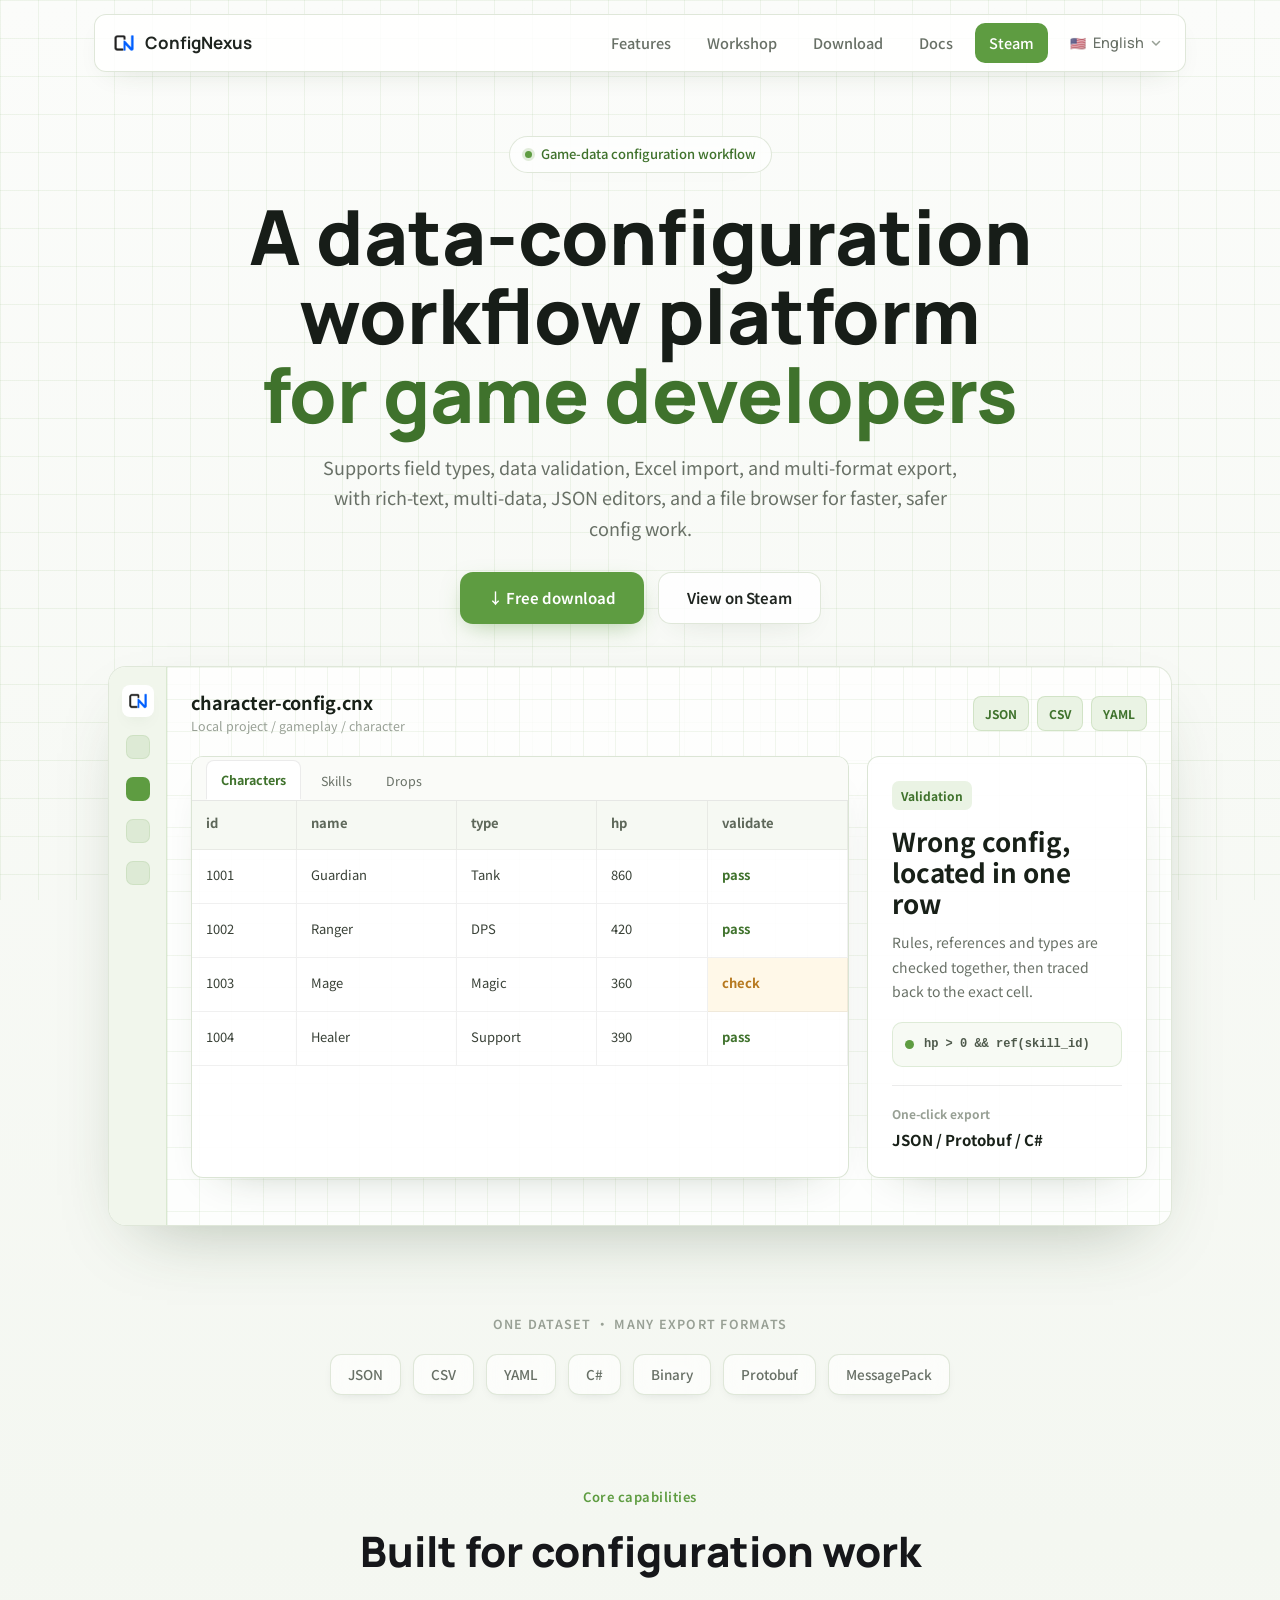
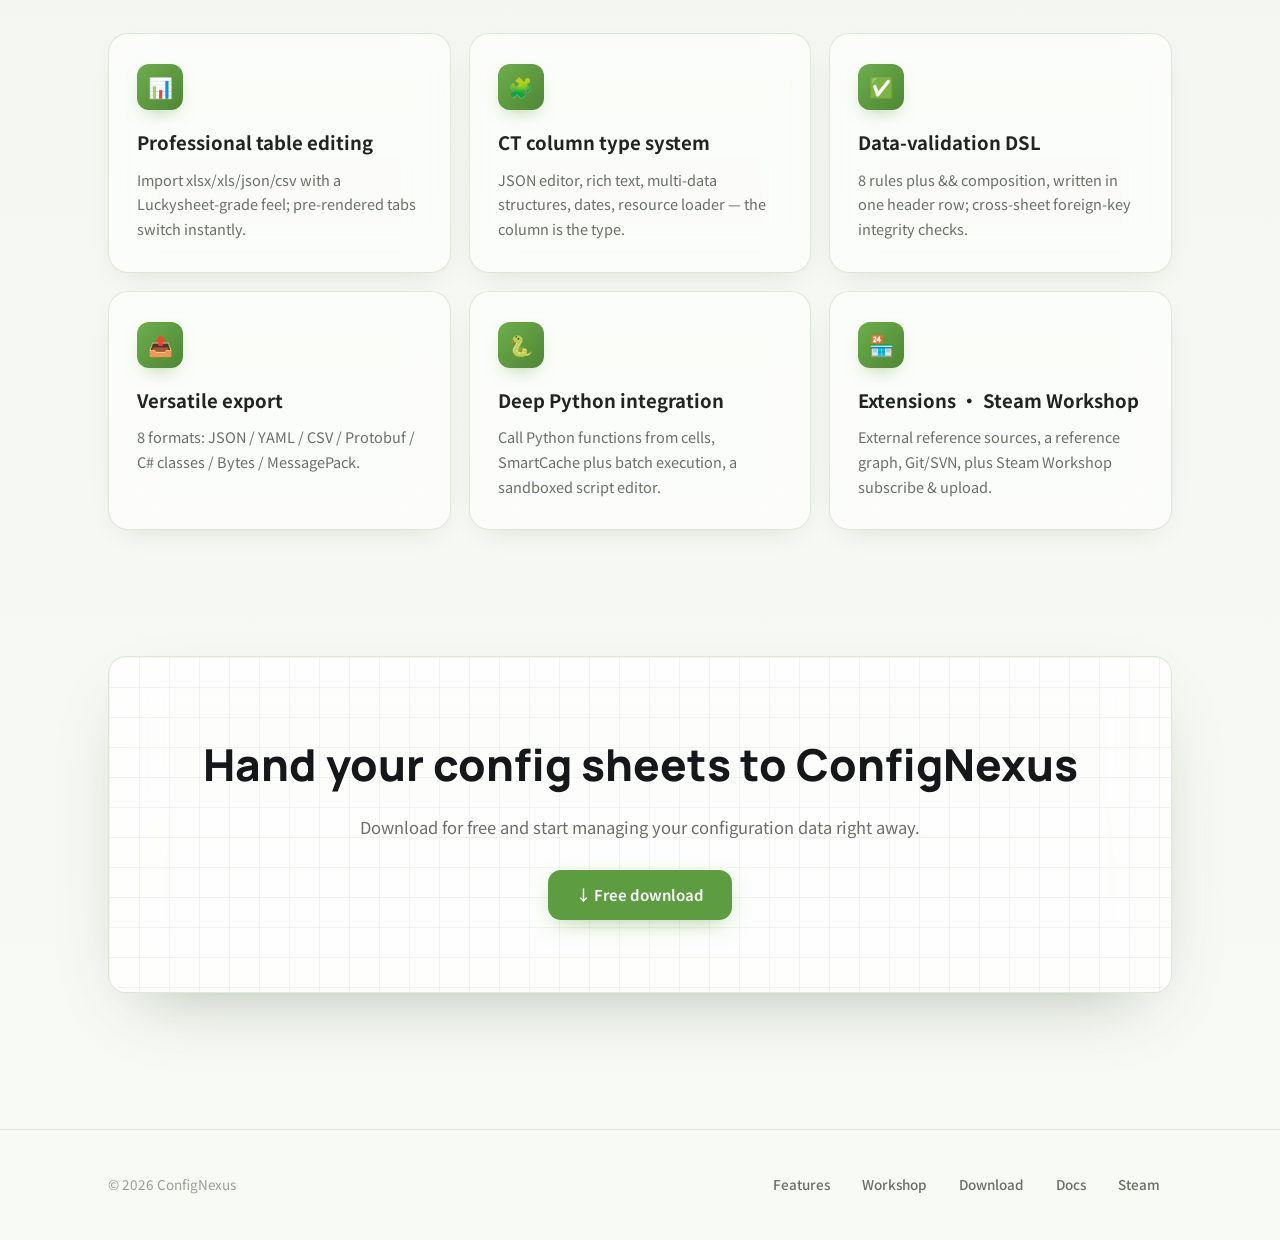
==== commit ebf636ae: "更新配置" ====
--- a/index.html
+++ b/index.html
@@ -4,8 +4,8 @@
 <meta charset="UTF-8">
 <meta name="viewport" content="width=device-width, initial-scale=1.0">
 <link rel="icon" type="image/png" href="assets/logo.png">
-<title data-i18n="idx.title">ConfigNexus · 像电子表格一样掌控每一张配置表</title>
-<meta name="description" data-i18n="idx.desc" content="ConfigNexus —— 桌面端配置管理工具。表格化编辑、Excel 双向导入导出、本地 AI 助手、多格式导出（JSON / CSV / YAML / C# / Protobuf …）。">
+<title data-i18n="idx.title">ConfigNexus · 面向游戏开发者的数据配置工作流平台</title>
+<meta name="description" data-i18n="idx.desc" content="支持字段类型、数据校验、Excel 导入与多格式导出；内置富文本、多数据、JSON 编辑器和文件浏览器，让配置填写、检查、导出和协作更高效、更少出错。">
 <script src="i18n.js"></script>
 <link rel="preconnect" href="https://fonts.googleapis.com">
 <link rel="preconnect" href="https://fonts.gstatic.com" crossorigin>
@@ -33,9 +33,9 @@
 <main>
   <section class="hero">
     <div class="wrap">
-      <div class="eyebrow reveal d2"><span class="dot"></span><span data-i18n="idx.eyebrow">专属于游戏开发者的游戏数据配置平台</span></div>
-      <h1 class="hero-h reveal d2" data-i18n="idx.heroH">超越 <span class="hl">Excel、WPS</span><br>的编辑体验</h1>
-      <p class="sub reveal d3" data-i18n="idx.sub">表格化编辑游戏配置，Excel 全格式双向导入导出，CT 列类型、数据验证 DSL、<br>Python 函数集成、本地 AI 助手，一份数据导出成 8 种主流格式。</p>
+      <div class="eyebrow reveal d2"><span class="dot"></span><span data-i18n="idx.eyebrow">游戏数据配置工作流平台</span></div>
+      <h1 class="hero-h reveal d2" data-i18n="idx.heroH">面向游戏开发者的<br><span class="hl">数据配置工作流平台</span></h1>
+      <p class="sub reveal d3" data-i18n="idx.sub">支持字段类型、数据校验、Excel 导入与多格式导出；内置富文本、多数据、JSON 编辑器和文件浏览器，让配置填写、检查、导出和协作更高效、更少出错。</p>
       <div class="cta-row reveal d4">
         <a class="btn btn-primary" href="download.html" data-i18n="cta.download">↓ 免费下载</a>
         <a class="btn btn-ghost" href="https://store.steampowered.com/app/4400360/ConfigNexus___AI/" target="_blank" rel="noopener" data-i18n="cta.steam">在 Steam 上查看</a>
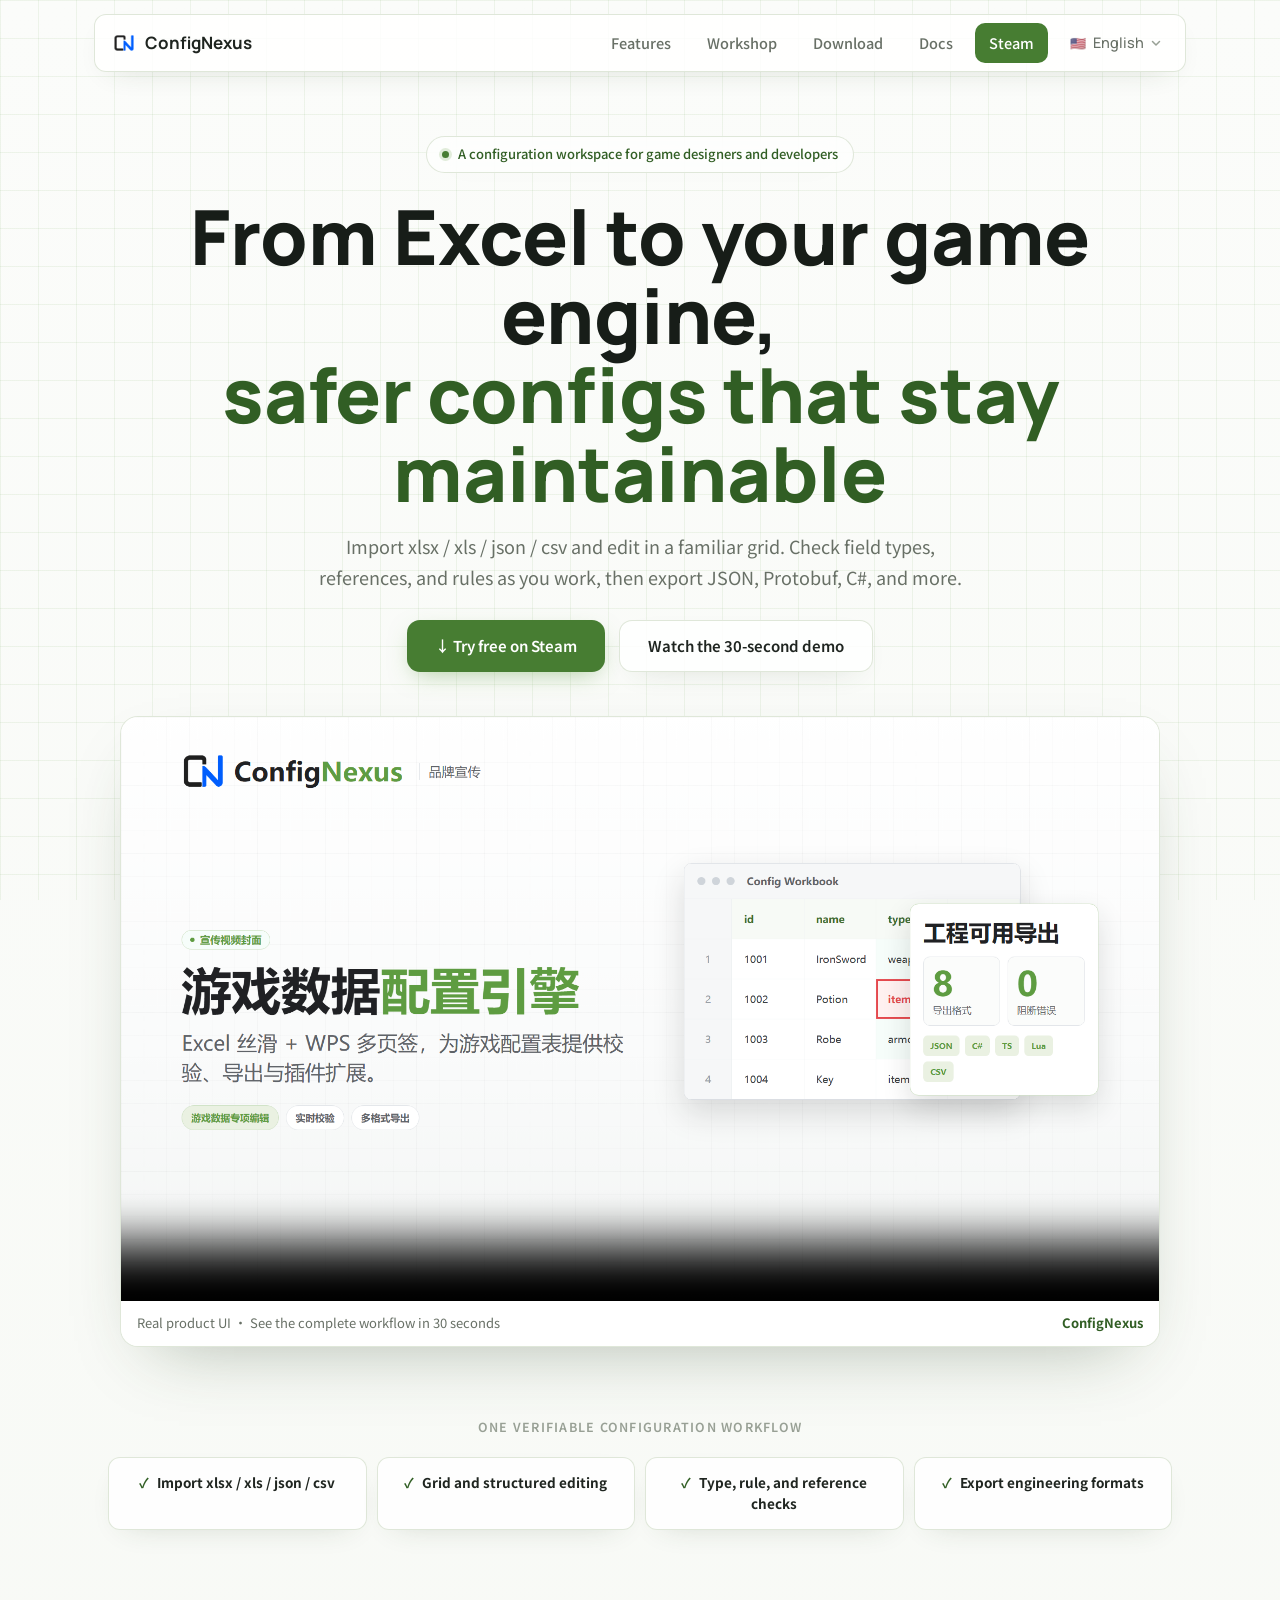
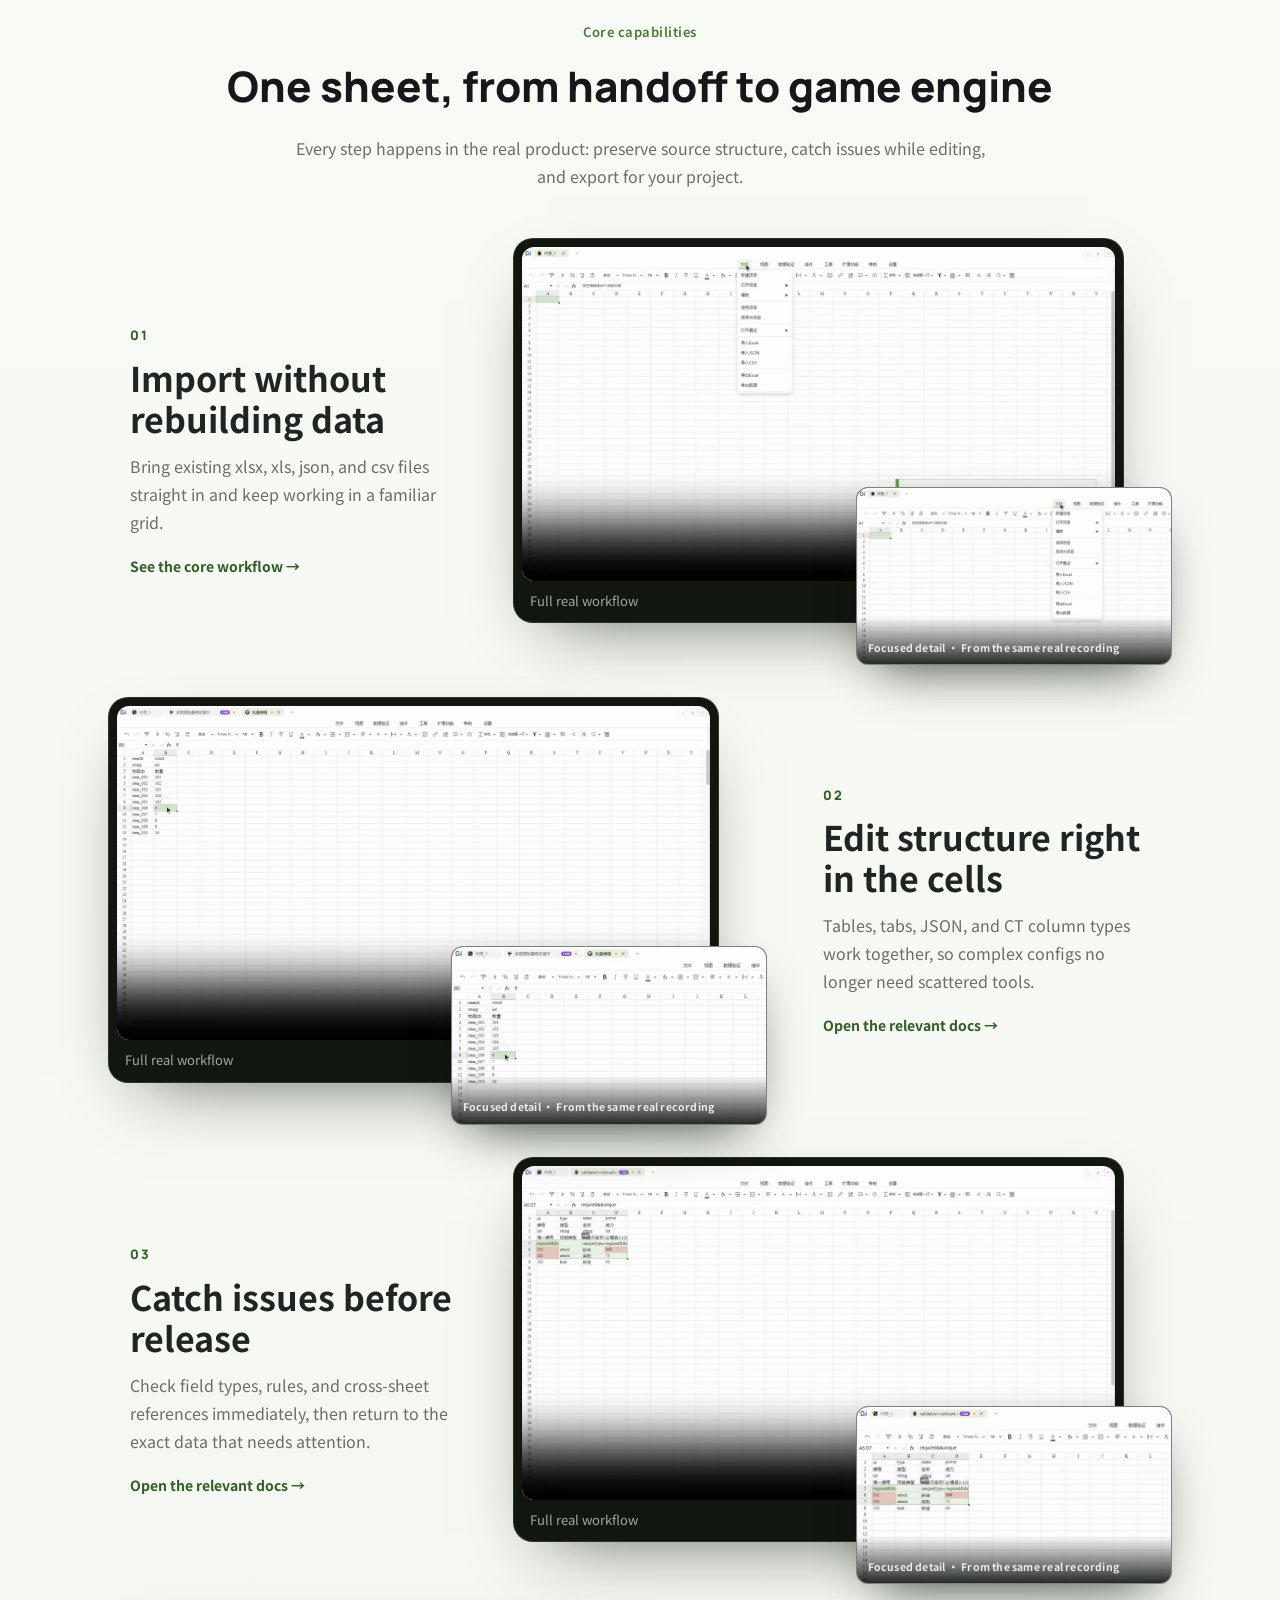
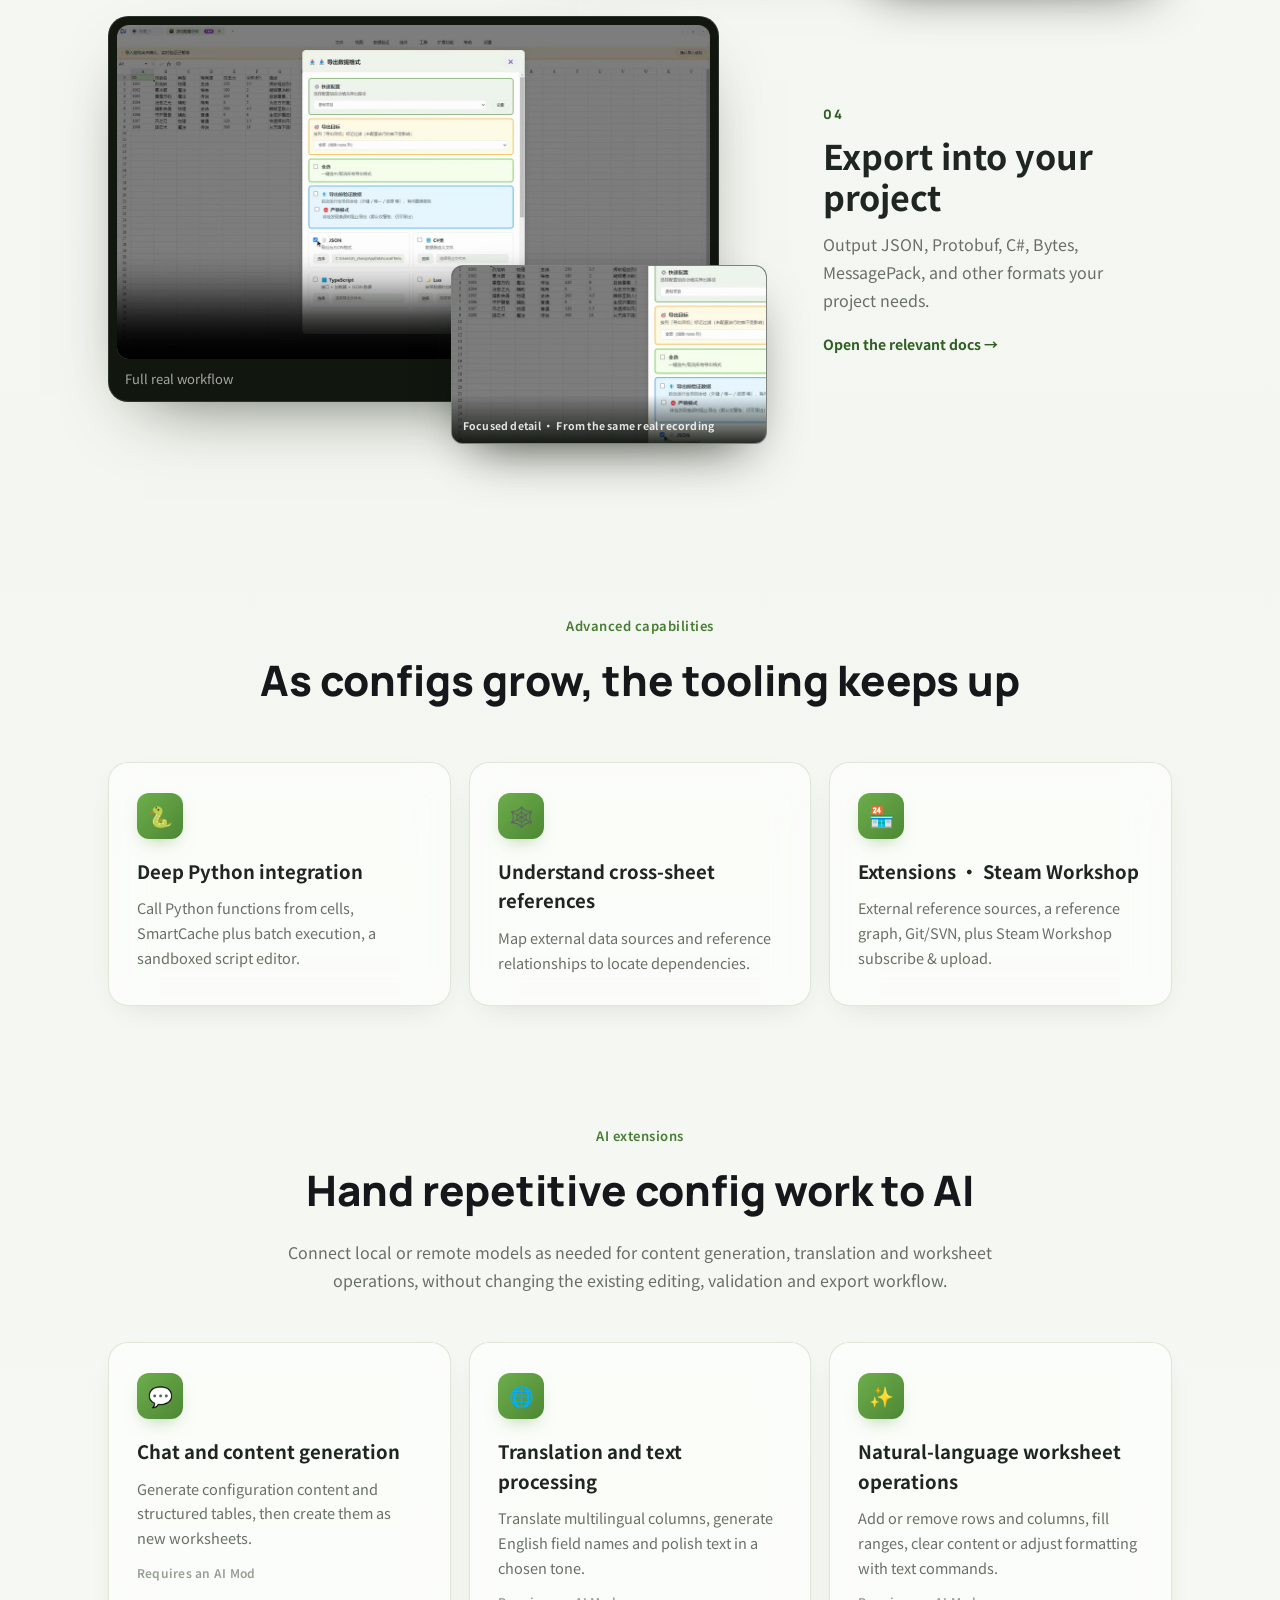
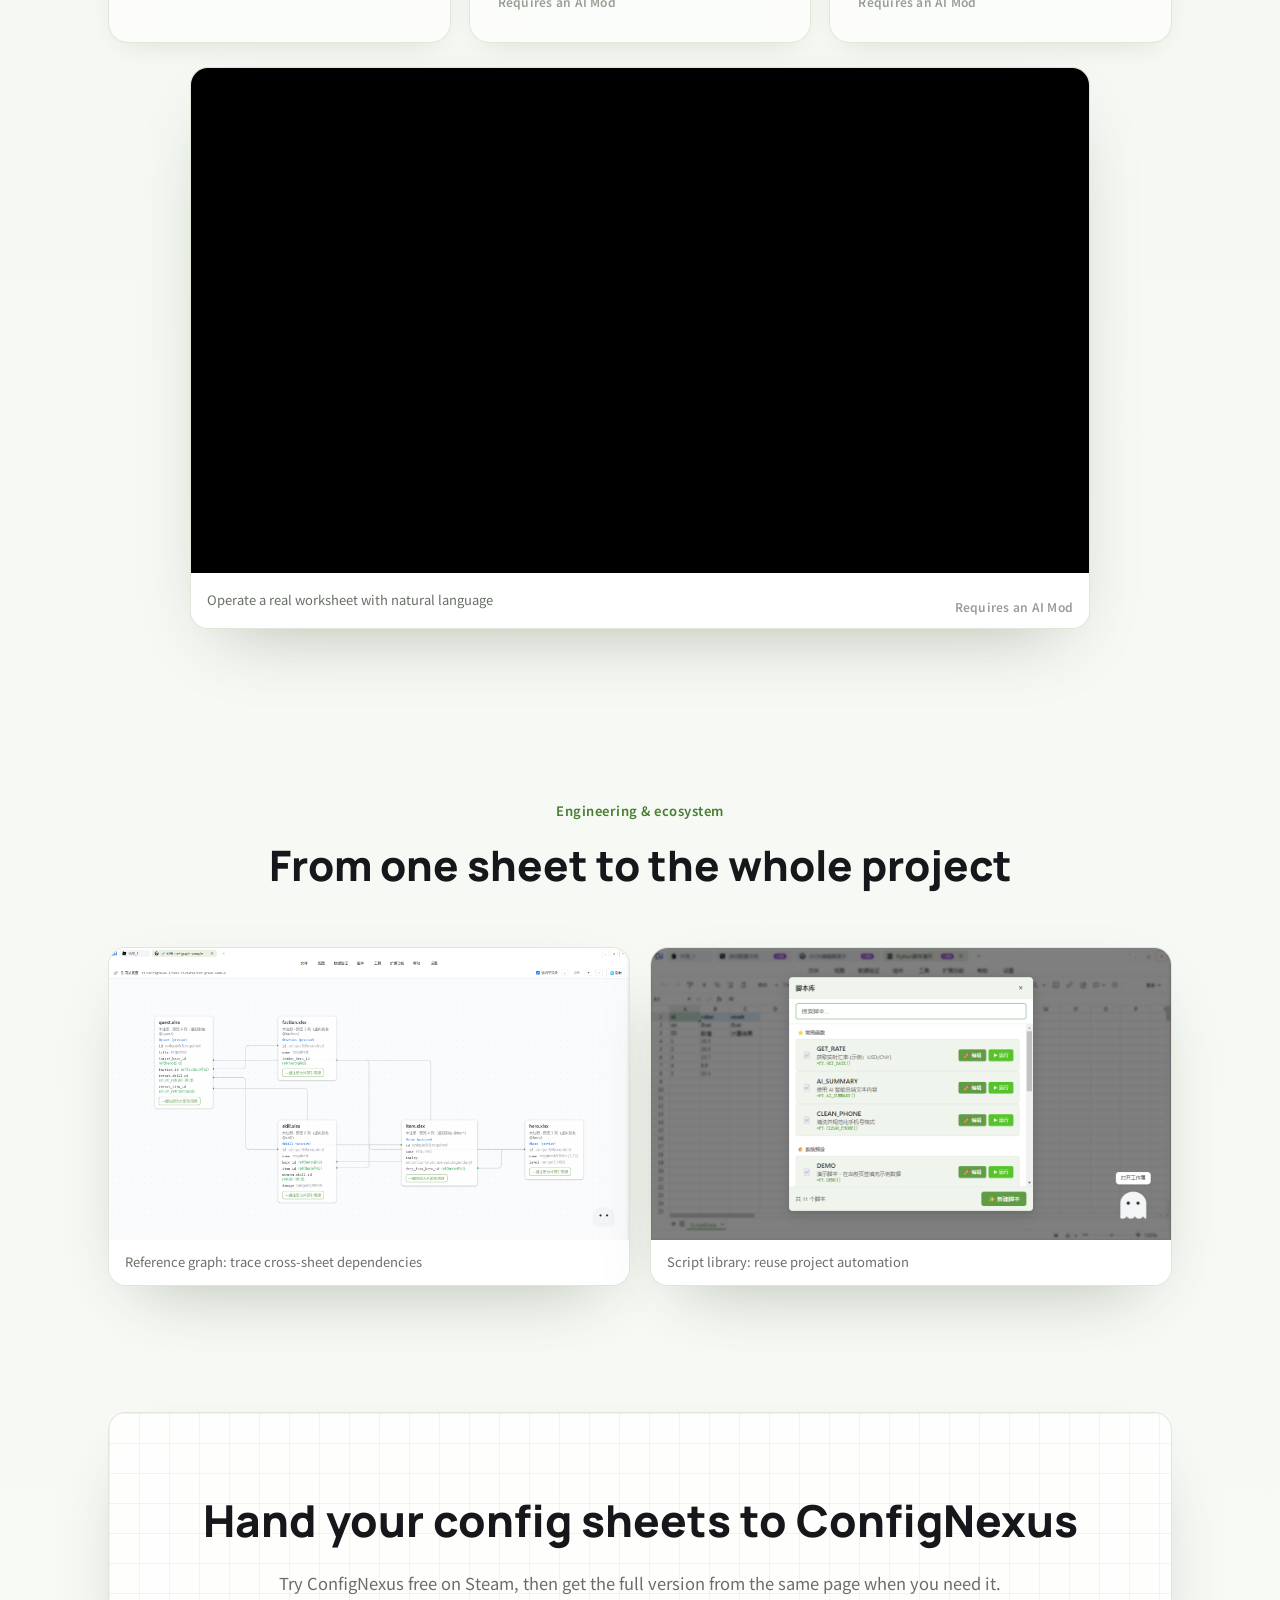
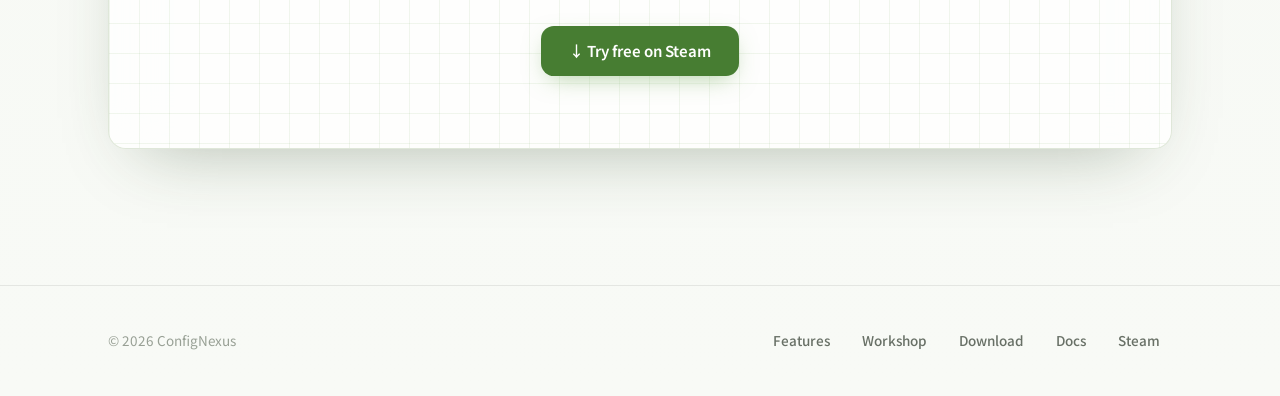
==== commit 531aceaa: "feat: refresh website content and media" ====
--- a/index.html
+++ b/index.html
@@ -6,11 +6,11 @@
 <link rel="icon" type="image/png" href="assets/logo.png">
 <title data-i18n="idx.title">ConfigNexus · 面向游戏开发者的数据配置工作流平台</title>
 <meta name="description" data-i18n="idx.desc" content="支持字段类型、数据校验、Excel 导入与多格式导出；内置富文本、多数据、JSON 编辑器和文件浏览器，让配置填写、检查、导出和协作更高效、更少出错。">
-<script src="i18n.js"></script>
+<script src="i18n.js?v=20260720-real-proof"></script>
 <link rel="preconnect" href="https://fonts.googleapis.com">
 <link rel="preconnect" href="https://fonts.gstatic.com" crossorigin>
 <link href="https://fonts.googleapis.com/css2?family=Manrope:wght@400;500;600;700;800&family=Noto+Sans+SC:wght@300;400;500;700&display=swap" rel="stylesheet">
-<link rel="stylesheet" href="site.css">
+<link rel="stylesheet" href="site.css?v=20260720-real-proof">
 </head>
 <body>
 <div class="bg">
@@ -27,96 +27,123 @@
       <a href="docs.html" data-i18n="nav.docs">文档</a>
       <a class="nav-cta" href="https://store.steampowered.com/app/4400360/ConfigNexus___AI/" target="_blank" rel="noopener">Steam</a>
     </nav>
+    <details class="mobile-menu">
+      <summary data-i18n="nav.menu">菜单</summary>
+      <div class="mobile-menu-panel">
+        <a href="features.html" data-i18n="nav.features">功能</a>
+        <a href="workshop.html" data-i18n="nav.workshop">创意工坊</a>
+        <a href="download.html" data-i18n="nav.download">下载</a>
+        <a href="docs.html" data-i18n="nav.docs">文档</a>
+        <a href="https://store.steampowered.com/app/4400360/ConfigNexus___AI/" target="_blank" rel="noopener">Steam</a>
+      </div>
+    </details>
   </div>
 </header>
 
 <main>
   <section class="hero">
     <div class="wrap">
-      <div class="eyebrow reveal d2"><span class="dot"></span><span data-i18n="idx.eyebrow">游戏数据配置工作流平台</span></div>
-      <h1 class="hero-h reveal d2" data-i18n="idx.heroH">面向游戏开发者的<br><span class="hl">数据配置工作流平台</span></h1>
-      <p class="sub reveal d3" data-i18n="idx.sub">支持字段类型、数据校验、Excel 导入与多格式导出；内置富文本、多数据、JSON 编辑器和文件浏览器，让配置填写、检查、导出和协作更高效、更少出错。</p>
+      <div class="eyebrow reveal d2"><span class="dot"></span><span data-i18n="idx.eyebrow">给游戏策划与开发者的配置工作台</span></div>
+      <h1 class="hero-h reveal d2" data-i18n="idx.heroH">从 Excel 到游戏引擎，<br><span class="hl">配置数据少出错、好维护</span></h1>
+      <p class="sub reveal d3" data-i18n="idx.sub">导入 xlsx / xls / json / csv，用熟悉的表格方式编辑；字段类型、引用和规则即时检查，再导出 JSON、Protobuf、C# 等工程格式。</p>
       <div class="cta-row reveal d4">
-        <a class="btn btn-primary" href="download.html" data-i18n="cta.download">↓ 免费下载</a>
-        <a class="btn btn-ghost" href="https://store.steampowered.com/app/4400360/ConfigNexus___AI/" target="_blank" rel="noopener" data-i18n="cta.steam">在 Steam 上查看</a>
+        <a class="btn btn-primary" href="download.html" data-i18n="cta.download">↓ 下载 Windows 试用版</a>
+        <a class="btn btn-ghost" href="#demo" data-i18n="cta.demo">观看 30 秒演示</a>
       </div>
-
-      <div class="shot product-preview reveal d5" aria-label="ConfigNexus 产品界面示意">
-        <div class="preview-rail">
-          <div class="preview-mark"><img src="assets/logo.png" alt=""></div>
-          <span></span><span></span><span></span><span></span>
-        </div>
-        <div class="preview-main">
-          <div class="preview-titlebar">
-            <div>
-              <strong data-i18n="idx.previewFile">角色配置表.cnx</strong>
-              <span data-i18n="idx.previewPath">本地工程 / gameplay / character</span>
-            </div>
-            <div class="preview-actions">
-              <span>JSON</span><span>CSV</span><span>YAML</span>
-            </div>
-          </div>
-          <div class="preview-workspace">
-            <div class="sheet-mock">
-              <div class="sheet-tabs">
-                <span class="active" data-i18n="idx.previewTab1">角色表</span>
-                <span data-i18n="idx.previewTab2">技能表</span>
-                <span data-i18n="idx.previewTab3">掉落表</span>
-              </div>
-              <div class="table-mock" aria-hidden="true">
-                <div class="th">id</div><div class="th">name</div><div class="th">type</div><div class="th">hp</div><div class="th">validate</div>
-                <div>1001</div><div>Guardian</div><div>Tank</div><div>860</div><div class="ok">pass</div>
-                <div>1002</div><div>Ranger</div><div>DPS</div><div>420</div><div class="ok">pass</div>
-                <div>1003</div><div>Mage</div><div>Magic</div><div>360</div><div class="warn">check</div>
-                <div>1004</div><div>Healer</div><div>Support</div><div>390</div><div class="ok">pass</div>
-              </div>
-            </div>
-            <aside class="inspector-mock">
-              <div class="mini-label" data-i18n="idx.previewPanel">数据验证</div>
-              <h3 data-i18n="idx.previewIssue">配置表填错，一行内定位</h3>
-              <p data-i18n="idx.previewDesc">规则、引用、类型同时检查，问题直接回到单元格。</p>
-              <div class="rule-line"><span></span><b>hp &gt; 0 && ref(skill_id)</b></div>
-              <div class="export-stack">
-                <span data-i18n="idx.previewExport">一键导出</span>
-                <strong>JSON / Protobuf / C#</strong>
-              </div>
-            </aside>
-          </div>
-        </div>
+      <div class="product-media hero-media reveal d5" id="demo" data-product-demo>
+        <video controls muted playsinline preload="metadata" poster="assets/product/campaign-poster.png" aria-label="ConfigNexus 30 秒产品演示">
+          <source src="assets/product/overview-zh.mp4" type="video/mp4">
+        </video>
+        <div class="media-caption"><span data-i18n="idx.demoCaption">真实产品界面 · 30 秒了解完整配置流程</span><strong>ConfigNexus</strong></div>
       </div>
     </div>
   </section>
 
-  <section class="formats">
+  <section class="formats proof-strip" aria-label="ConfigNexus 核心工作流">
     <div class="wrap">
-      <div class="lbl" data-i18n="idx.formatsLbl">一份数据 · 多种导出格式</div>
-      <div class="fmt-row">
-        <span class="fmt">JSON</span><span class="fmt">CSV</span><span class="fmt">YAML</span>
-        <span class="fmt">C#</span><span class="fmt">Binary</span><span class="fmt">Protobuf</span>
-        <span class="fmt">MessagePack</span>
+      <div class="lbl" data-i18n="idx.proofLabel">一条可验证的配置工作流</div>
+      <div class="proof-row">
+        <span data-i18n="idx.proofImport">导入 xlsx / xls / json / csv</span>
+        <span data-i18n="idx.proofEdit">表格与结构化编辑</span>
+        <span data-i18n="idx.proofValidate">类型、规则与引用校验</span>
+        <span data-i18n="idx.proofExport">导出工程格式</span>
       </div>
     </div>
   </section>
 
-  <section class="section" id="features">
+  <section class="section workflow-section" id="workflow">
     <div class="wrap">
       <div class="sec-head">
-        <div class="tag" data-i18n="idx.coreTag">核心能力</div>
-        <h2 data-i18n="idx.coreH">为配置工作而生</h2>
+        <div class="tag" data-i18n="idx.coreTag">核心工作流</div>
+        <h2 data-i18n="idx.workflowH">一张表，从拿到手到交给引擎</h2>
+        <p class="section-lead" data-i18n="idx.workflowP">每一步都发生在真实产品里：保留原始数据结构，编辑时发现问题，按项目需要导出。</p>
+      </div>
+      <div class="workflow-list">
+        <article class="workflow-item">
+          <div class="workflow-copy"><span class="step-no">01</span><h3 data-i18n="idx.flow1t">导入，不用重做数据</h3><p data-i18n="idx.flow1d">把现有 xlsx、xls、json、csv 直接带进来，继续用熟悉的表格方式工作。</p><a href="features.html#core-workflow" data-i18n="idx.learnMore">查看核心工作流 →</a></div>
+          <div class="proof-visual" data-real-proof>
+            <div class="product-media"><video controls muted playsinline preload="metadata" poster="assets/product/real/poster-import.png"><source src="assets/product/multi-format-import.mp4" type="video/mp4"></video><div class="media-caption" data-i18n="proof.realLabel">真实操作全程</div></div>
+            <figure class="focus-detail"><img src="assets/product/real/focus-import.png" alt="ConfigNexus 导入菜单局部放大" loading="lazy"><figcaption data-i18n="proof.focusLabel">关键区域放大 · 来自同一条真实录屏</figcaption></figure>
+          </div>
+        </article>
+        <article class="workflow-item reverse">
+          <div class="workflow-copy"><span class="step-no">02</span><h3 data-i18n="idx.flow2t">编辑，结构就在单元格里</h3><p data-i18n="idx.flow2d">表格、多页签、JSON 和 CT 列类型协同工作，复杂配置不再拆成零散工具。</p><a href="docs.html#ct-json" data-i18n="idx.openDocs">打开对应文档 →</a></div>
+          <div class="proof-visual" data-real-proof>
+            <div class="product-media"><video controls muted playsinline preload="metadata" poster="assets/product/real/poster-batch-edit.png"><source src="assets/product/real/batch-edit.webm" type="video/webm"></video><div class="media-caption" data-i18n="proof.realLabel">真实操作全程</div></div>
+            <figure class="focus-detail"><img src="assets/product/real/focus-batch-edit.png" alt="ConfigNexus 批量编辑结果局部放大" loading="lazy"><figcaption data-i18n="proof.focusLabel">关键区域放大 · 来自同一条真实录屏</figcaption></figure>
+          </div>
+        </article>
+        <article class="workflow-item">
+          <div class="workflow-copy"><span class="step-no">03</span><h3 data-i18n="idx.flow3t">校验，问题留在上线之前</h3><p data-i18n="idx.flow3d">字段类型、规则和跨表引用即时检查，错误回到具体数据位置处理。</p><a href="docs.html#valid-dsl" data-i18n="idx.openDocs">打开对应文档 →</a></div>
+          <div class="proof-visual" data-real-proof>
+            <div class="product-media"><video controls muted playsinline preload="metadata" poster="assets/product/real/poster-validation-dsl.png"><source src="assets/product/real/validation-dsl.webm" type="video/webm"></video><div class="media-caption" data-i18n="proof.realLabel">真实操作全程</div></div>
+            <figure class="focus-detail"><img src="assets/product/real/focus-validation-dsl.png" alt="ConfigNexus 验证规则结果局部放大" loading="lazy"><figcaption data-i18n="proof.focusLabel">关键区域放大 · 来自同一条真实录屏</figcaption></figure>
+          </div>
+        </article>
+        <article class="workflow-item reverse">
+          <div class="workflow-copy"><span class="step-no">04</span><h3 data-i18n="idx.flow4t">导出，接进你的工程</h3><p data-i18n="idx.flow4d">按项目需要输出 JSON、Protobuf、C#、Bytes、MessagePack 等格式。</p><a href="docs.html#export-data" data-i18n="idx.openDocs">打开对应文档 →</a></div>
+          <div class="proof-visual" data-real-proof>
+            <div class="product-media"><video controls muted playsinline preload="metadata" poster="assets/product/real/poster-export-data.png"><source src="assets/product/real/export-data.webm" type="video/webm"></video><div class="media-caption" data-i18n="proof.realLabel">真实操作全程</div></div>
+            <figure class="focus-detail"><img src="assets/product/real/focus-export-data.png" alt="ConfigNexus 导出选项局部放大" loading="lazy"><figcaption data-i18n="proof.focusLabel">关键区域放大 · 来自同一条真实录屏</figcaption></figure>
+          </div>
+        </article>
+      </div>
+    </div>
+  </section>
+
+  <section class="section" id="advanced">
+    <div class="wrap">
+      <div class="sec-head"><div class="tag" data-i18n="idx.advancedTag">进阶能力</div><h2 data-i18n="idx.advancedH">配置变复杂，工具也跟得上</h2></div>
+      <div class="cards">
+        <a class="card" href="features.html#engineering"><div class="ic">🐍</div><h3 data-i18n="idx.c5t">Python 深度集成</h3><p data-i18n="idx.c5d">单元格里调 Python 函数，SmartCache + 批量执行，沙箱脚本编辑器。</p></a>
+        <a class="card" href="features.html#extensions"><div class="ic">🕸️</div><h3 data-i18n="idx.referenceT">看清跨表引用</h3><p data-i18n="idx.referenceD">把外部数据源与引用关系画出来，定位配置依赖。</p></a>
+        <a class="card" href="workshop.html"><div class="ic">🏪</div><h3 data-i18n="idx.c6t">扩展生态 · 创意工坊</h3><p data-i18n="idx.c6d">外部引用源、引用关系图、Git/SVN、Steam 创意工坊订阅与上传。</p></a>
+      </div>
+    </div>
+  </section>
+
+  <section class="section ai-home-section">
+    <div class="wrap">
+      <div class="sec-head">
+        <div class="tag" data-i18n="idx.aiTag">AI 扩展能力</div>
+        <h2 data-i18n="idx.aiH">让重复的配置工作交给 AI</h2>
+        <p class="section-lead" data-i18n="idx.aiP">按需连接本地或远程模型，用自然语言完成内容生成、翻译和工作表操作；原有编辑、验证与导出流程保持不变。</p>
       </div>
       <div class="cards">
-        <a class="card" href="features.html"><div class="ic">📊</div><h3 data-i18n="idx.c1t">专业表格编辑</h3>
-          <p data-i18n="idx.c1d">xlsx/xls/json/csv 全格式导入，Luckysheet 内核手感，多页签预渲染秒切。</p></a>
-        <a class="card" href="features.html"><div class="ic">🧩</div><h3 data-i18n="idx.c2t">CT 列类型系统</h3>
-          <p data-i18n="idx.c2d">JSON 编辑器、富文本、多数据结构、日期、资源加载器，列即类型。</p></a>
-        <a class="card" href="features.html"><div class="ic">✅</div><h3 data-i18n="idx.c3t">数据验证 DSL</h3>
-          <p data-i18n="idx.c3d">8 条规则 + && 组合，表头一行写完；跨表引用外键完整性校验。</p></a>
-        <a class="card" href="features.html"><div class="ic">📤</div><h3 data-i18n="idx.c4t">多样化导出</h3>
-          <p data-i18n="idx.c4d">JSON / YAML / CSV / Protobuf / C# 类 / Bytes / MessagePack 8 种格式。</p></a>
-        <a class="card" href="features.html"><div class="ic">🐍</div><h3 data-i18n="idx.c5t">Python 深度集成</h3>
-          <p data-i18n="idx.c5d">单元格里调 Python 函数，SmartCache + 批量执行，沙箱脚本编辑器。</p></a>
-        <a class="card" href="features.html"><div class="ic">🏪</div><h3 data-i18n="idx.c6t">扩展生态 · 创意工坊</h3>
-          <p data-i18n="idx.c6d">外部引用源、引用关系图、Git/SVN、Steam 创意工坊订阅与上传。</p></a>
+        <a class="card" href="docs.html#ai-chat"><div class="ic">💬</div><h3 data-i18n="idx.aiC1t">对话与内容生成</h3><p data-i18n="idx.aiC1d">生成配置内容和结构化表格，并直接创建为新工作表。</p><small class="mod-note" data-i18n="ai.modNote">需要安装 AI Mod</small></a>
+        <a class="card" href="docs.html#ai-translate"><div class="ic">🌐</div><h3 data-i18n="idx.aiC2t">翻译与文本处理</h3><p data-i18n="idx.aiC2d">批量翻译多语言列、生成英文字段并按指定语气润色文本。</p><small class="mod-note" data-i18n="ai.modNote">需要安装 AI Mod</small></a>
+        <a class="card" href="docs.html#ai-worksheet"><div class="ic">✨</div><h3 data-i18n="idx.aiC3t">自然语言操作表格</h3><p data-i18n="idx.aiC3d">通过文字指令增删行列、填写区域、清空内容或调整格式。</p><small class="mod-note" data-i18n="ai.modNote">需要安装 AI Mod</small></a>
+      </div>
+      <div class="product-media ai-demo"><video autoplay muted loop playsinline preload="metadata"><source src="assets/product/ai-worksheet.webm" type="video/webm"></video><div class="media-caption"><span data-i18n="idx.aiDemoCaption">用自然语言操作真实工作表</span><small class="mod-note" data-i18n="ai.modNote">需要安装 AI Mod</small></div></div>
+    </div>
+  </section>
+
+  <section class="section ecosystem-section">
+    <div class="wrap">
+      <div class="sec-head"><div class="tag" data-i18n="idx.ecoTag">工程与生态</div><h2 data-i18n="idx.ecoH">从一张表，走向整个项目</h2></div>
+      <div class="media-pair">
+        <figure class="product-media"><img src="assets/product/reference-graph.png" alt="ConfigNexus 引用关系图" loading="lazy"><figcaption data-i18n="idx.ecoRef">引用关系图：追踪跨表依赖</figcaption></figure>
+        <figure class="product-media"><img src="assets/product/script-library.png" alt="ConfigNexus Python 脚本库" loading="lazy"><figcaption data-i18n="idx.ecoScript">脚本库：复用项目自动化</figcaption></figure>
       </div>
     </div>
   </section>
@@ -125,8 +152,8 @@
     <div class="wrap">
       <div class="endcta">
         <h2 data-i18n="idx.endH">把配置表交给 ConfigNexus</h2>
-        <p data-i18n="idx.endP">免费下载，立即开始管理你的配置数据。</p>
-        <a class="btn btn-primary" href="download.html" data-i18n="cta.download">↓ 免费下载</a>
+        <p data-i18n="idx.endP">先从 Windows 试用版跑通第一张配置表；需要完整版本时再前往 Steam。</p>
+        <a class="btn btn-primary" href="download.html" data-i18n="cta.download">↓ 下载 Windows 试用版</a>
       </div>
     </div>
   </section>
--- a/site.css
+++ b/site.css
@@ -4,8 +4,8 @@
   --ink:#1F2520;
   --ink-dim:#687066;
   --ink-faint:#98A095;
-  --acc:#5E9C41;
-  --acc-deep:#3F722C;
+  --acc:#477D32;
+  --acc-deep:#315E24;
   --acc-soft:#EAF3E4;
   --glass:rgba(255,255,255,.64);
   --glass-strong:rgba(255,255,255,.82);
@@ -108,72 +108,6 @@
 .sub{font-size:clamp(15px,2vw,18px);color:var(--ink-dim);max-width:660px;font-weight:400;
   margin:0 auto 28px;line-height:1.7}
 .cta-row{display:flex;gap:14px;justify-content:center;flex-wrap:wrap}
-.shot{margin-top:42px}
-.product-preview{display:grid;grid-template-columns:58px 1fr;min-height:560px;text-align:left;
-  border-radius:18px;overflow:hidden;background:rgba(255,255,255,.78);
-  border:1px solid var(--glass-brd);box-shadow:var(--shadow-lg)}
-.preview-rail{display:flex;flex-direction:column;align-items:center;gap:18px;padding:18px 0;
-  background:#F1F6EC;border-right:1px solid rgba(94,156,65,.16)}
-.preview-mark{width:32px;height:32px;border-radius:8px;display:grid;place-items:center;background:#fff;
-  box-shadow:0 8px 18px -12px rgba(41,68,34,.35)}
-.preview-mark img{width:auto;height:20px;display:block}
-.preview-rail span{width:24px;height:24px;border-radius:7px;background:rgba(94,156,65,.13);
-  border:1px solid rgba(94,156,65,.12)}
-.preview-rail span:nth-child(3){background:var(--acc)}
-.preview-main{padding:24px;min-width:0;background:
-  linear-gradient(var(--grid) 1px,transparent 1px),
-  linear-gradient(90deg,var(--grid) 1px,transparent 1px);
-  background-size:32px 32px}
-.preview-titlebar{display:flex;align-items:center;justify-content:space-between;gap:20px;margin-bottom:20px}
-.preview-titlebar strong{display:block;font-size:18px;color:#182018;line-height:1.25}
-.preview-titlebar span{display:block;font-size:12.5px;color:var(--ink-faint);margin-top:3px}
-.preview-actions{display:flex;gap:8px;flex-wrap:wrap;justify-content:flex-end}
-.preview-actions span{margin:0;padding:7px 11px;border-radius:8px;background:var(--acc-soft);
-  color:var(--acc-deep);border:1px solid rgba(94,156,65,.18);font-size:12px;font-weight:700}
-.preview-workspace{display:grid;grid-template-columns:minmax(0,1fr) 280px;gap:18px;align-items:stretch}
-.sheet-mock,.inspector-mock{background:rgba(255,255,255,.9);border:1px solid rgba(218,228,211,.95);
-  border-radius:12px;box-shadow:0 18px 44px -34px rgba(41,68,34,.45)}
-.sheet-mock{overflow:hidden}
-.sheet-tabs{height:44px;display:flex;align-items:end;gap:6px;padding:0 14px;border-bottom:1px solid var(--hair);
-  background:#FAFBF8}
-.sheet-tabs span{font-size:12.5px;color:var(--ink-dim);padding:9px 14px;border-radius:8px 8px 0 0}
-.sheet-tabs .active{background:#fff;color:var(--acc-deep);font-weight:700;border:1px solid var(--hair);
-  border-bottom-color:#fff}
-.table-mock{display:grid;grid-template-columns:.75fr 1.15fr 1fr .8fr 1fr;font-size:13px;color:#394137}
-.table-mock div{min-height:54px;padding:15px 14px;border-right:1px solid rgba(0,0,0,.06);
-  border-bottom:1px solid rgba(0,0,0,.06);white-space:nowrap;overflow:hidden;text-overflow:ellipsis}
-.table-mock .th{min-height:42px;padding-top:12px;background:#F6F9F3;color:#5D6759;font-weight:700}
-.table-mock .ok,.table-mock .warn{font-weight:700;color:var(--acc-deep)}
-.table-mock .warn{color:#B7791F;background:#FFF8E8}
-.inspector-mock{padding:24px;align-self:stretch}
-.mini-label{display:inline-flex;align-items:center;padding:5px 9px;border-radius:7px;background:var(--acc-soft);
-  color:var(--acc-deep);font-size:12px;font-weight:700;margin-bottom:16px}
-.inspector-mock h3{font-size:26px;line-height:1.18;color:#182018;margin-bottom:12px;letter-spacing:0}
-.inspector-mock p{font-size:14px;line-height:1.75;color:var(--ink-dim);margin-bottom:18px}
-.rule-line{display:flex;align-items:center;gap:10px;padding:12px;border-radius:10px;background:#F7FAF4;
-  border:1px solid rgba(94,156,65,.16);font-size:12px;color:#4E594B;overflow:hidden}
-.rule-line span{width:9px;height:9px;border-radius:50%;background:var(--acc);flex:0 0 auto}
-.rule-line b{font-family:ui-monospace,SFMono-Regular,Menlo,monospace;font-weight:700;white-space:nowrap}
-.export-stack{margin-top:18px;padding-top:18px;border-top:1px solid var(--hair)}
-.export-stack span{display:block;font-size:12px;color:var(--ink-faint);font-weight:700;margin-bottom:4px}
-.export-stack strong{font-size:15px;color:#182018}
-@media(max-width:900px){
-  .product-preview{grid-template-columns:46px 1fr;min-height:auto}
-  .preview-main{padding:18px}
-  .preview-workspace{grid-template-columns:1fr}
-  .inspector-mock h3{font-size:22px}
-}
-@media(max-width:620px){
-  .hero{padding-top:58px}
-  h1.hero-h{font-size:clamp(38px,12vw,56px)}
-  .product-preview{grid-template-columns:1fr}
-  .preview-rail{display:none}
-  .preview-titlebar{align-items:flex-start;flex-direction:column}
-  .table-mock{grid-template-columns:.72fr 1.1fr .86fr .68fr .9fr;font-size:12px}
-  .table-mock div{min-height:44px;padding:11px 9px}
-  .preview-actions{justify-content:flex-start}
-}
-
 .formats{padding:52px 0 6px;text-align:center}
 .formats .lbl{font-size:12.5px;color:var(--ink-faint);letter-spacing:.1em;text-transform:uppercase;
   font-weight:600;margin-bottom:20px}
@@ -188,6 +122,8 @@
 .sec-head .tag{font-size:13px;font-weight:600;color:var(--acc);letter-spacing:.04em}
 .sec-head h2{font-family:var(--disp);font-size:clamp(28px,4.4vw,42px);font-weight:800;
   margin-top:10px;letter-spacing:0;color:#16171a}
+.section-lead{max-width:720px;margin:14px auto 0;color:var(--ink-dim);font-size:16px;line-height:1.75}
+.ai-home-section{padding-top:34px}
 .cards{display:grid;grid-template-columns:repeat(3,1fr);gap:18px}
 @media(max-width:840px){.cards{grid-template-columns:1fr 1fr}}
 @media(max-width:560px){.cards{grid-template-columns:1fr}}
@@ -201,6 +137,7 @@
   box-shadow:0 8px 18px -8px rgba(94,156,65,.5)}
 .card h3{font-size:18.5px;font-weight:700;margin-bottom:10px;letter-spacing:0}
 .card p{font-size:14.5px;color:var(--ink-dim);line-height:1.7}
+.mod-note{display:block;margin-top:12px;font-size:12px;color:var(--ink-faint);font-weight:600;letter-spacing:.02em}
 
 .endwrap{padding:40px 0 96px}
 .endcta{text-align:center;padding:72px 32px;border-radius:18px;position:relative;overflow:hidden;
@@ -426,7 +363,8 @@
 /* ===== 四语 i18n ===== */
 /* 非中文首屏：翻译完成前隐藏可翻译内容，避免中文一闪（中文不加此类，立即可见） */
 html.i18n-pending main,
-html.i18n-pending header .nav-links a[data-i18n]{visibility:hidden}
+html.i18n-pending header .nav-links a[data-i18n],
+html.i18n-pending header .mobile-menu [data-i18n]{visibility:hidden}
 /* 日 / 韩字体（中 / 英用默认 Noto Sans SC + Manrope） */
 html[lang="ja"] body{--sans:'Noto Sans JP','Manrope',-apple-system,system-ui,sans-serif;--disp:'Manrope','Noto Sans JP',-apple-system,system-ui,sans-serif}
 html[lang="ko"] body{--sans:'Noto Sans KR','Manrope',-apple-system,system-ui,sans-serif;--disp:'Manrope','Noto Sans KR',-apple-system,system-ui,sans-serif}
@@ -462,3 +400,127 @@
   padding:11px 15px;border-radius:12px;font-size:13.5px;line-height:1.5;
   color:#92560a;background:rgba(234,179,8,.12);border:1px solid rgba(234,179,8,.32)}
 
+/* ===== 2026 官网真实产品展示 ===== */
+:where(a,button,summary,[tabindex]):focus-visible{outline:3px solid rgba(49,94,36,.38);outline-offset:3px}
+.mobile-menu{display:none;position:relative}
+.mobile-menu summary{list-style:none;cursor:pointer;color:var(--ink);font-size:14px;font-weight:700;
+  padding:8px 11px;border:1px solid var(--hair);border-radius:10px;background:rgba(255,255,255,.72)}
+.mobile-menu summary::-webkit-details-marker{display:none}
+.mobile-menu-panel{position:absolute;right:0;top:calc(100% + 10px);width:min(240px,calc(100vw - 32px));
+  display:grid;padding:8px;border:1px solid var(--glass-brd);border-radius:14px;background:rgba(255,255,255,.97);
+  box-shadow:var(--shadow-lg)}
+.mobile-menu-panel a{color:var(--ink-dim);text-decoration:none;font-size:14px;font-weight:600;padding:11px 12px;border-radius:9px}
+.mobile-menu-panel a:hover,.mobile-menu-panel a.active{color:var(--acc-deep);background:var(--acc-soft)}
+.hl{white-space:normal}
+
+.product-media{min-width:0;overflow:hidden;border:1px solid var(--glass-brd);border-radius:18px;
+  background:#fff;box-shadow:var(--shadow-lg)}
+.product-media video,.product-media img{display:block;width:100%;height:auto;aspect-ratio:16/9;object-fit:cover;background:#edf2e9}
+.hero-media{max-width:1040px;margin:44px auto 0;text-align:left}
+.media-caption,.product-media figcaption{display:flex;align-items:center;justify-content:space-between;gap:16px;
+  padding:12px 16px;color:var(--ink-dim);font-size:13px;background:rgba(255,255,255,.92)}
+.media-caption strong{color:var(--acc-deep)}
+.proof-strip{padding-top:34px}
+.proof-row{display:grid;grid-template-columns:repeat(4,1fr);gap:10px}
+.proof-row span{padding:14px 12px;border:1px solid var(--glass-brd);border-radius:12px;background:var(--glass-strong);
+  color:var(--ink);font-size:13.5px;font-weight:700;box-shadow:var(--shadow)}
+.proof-row span::before{content:'✓';margin-right:8px;color:var(--acc-deep)}
+
+.workflow-list{display:grid;gap:32px}
+.workflow-item{display:grid;grid-template-columns:minmax(280px,.72fr) minmax(0,1.28fr);gap:34px;align-items:center}
+.workflow-item.reverse{grid-template-columns:minmax(0,1.28fr) minmax(280px,.72fr)}
+.workflow-item.reverse .workflow-copy{order:2}
+.workflow-copy{padding:22px}
+.workflow-copy .step-no{display:block;margin-bottom:12px;color:var(--acc-deep);font-family:var(--disp);font-size:13px;font-weight:800;letter-spacing:.12em}
+.workflow-copy h3{font-size:clamp(24px,3vw,34px);line-height:1.2;margin-bottom:12px}
+.workflow-copy p{color:var(--ink-dim);font-size:16px;line-height:1.75;margin-bottom:17px}
+.workflow-copy a{color:var(--acc-deep);font-size:14px;font-weight:700;text-decoration:none}
+.ai-demo{max-width:900px;margin:24px auto 0}
+.media-pair{display:grid;grid-template-columns:1fr 1fr;gap:20px}
+
+.proof-visual{position:relative;min-width:0;padding:0 48px 42px 0}
+.proof-visual>.product-media{position:relative;z-index:1;padding:8px;border-color:rgba(255,255,255,.12);border-radius:20px;
+  background:#11160f;box-shadow:0 28px 70px -36px rgba(12,22,10,.72)}
+.proof-visual>.product-media video{border-radius:12px;background:#11160f}
+.proof-visual .media-caption{padding:10px 8px 3px;color:rgba(255,255,255,.62);background:#11160f}
+.focus-detail{position:absolute;right:0;bottom:0;z-index:2;width:48%;overflow:hidden;margin:0;
+  border:1px solid rgba(255,255,255,.46);border-radius:12px;background:#11160f;box-shadow:0 22px 54px -22px rgba(7,15,6,.78)}
+.focus-detail img{display:block;width:100%;height:auto;aspect-ratio:16/9;object-fit:cover}
+.focus-detail figcaption{position:absolute;right:0;bottom:0;left:0;padding:24px 11px 9px;color:rgba(255,255,255,.86);
+  background:linear-gradient(transparent,rgba(9,14,8,.88));font-size:10.5px;font-weight:700;line-height:1.4;letter-spacing:.02em}
+
+.real-proof-grid{display:grid;gap:0;counter-reset:real-proof}
+.real-proof-card{display:grid;grid-template-columns:minmax(220px,.44fr) minmax(0,1.56fr);gap:40px;align-items:center;
+  padding:42px 0 50px;border:0;border-top:1px solid rgba(38,65,31,.14);border-radius:0;background:transparent;box-shadow:none;
+  counter-increment:real-proof}
+.real-proof-card:nth-child(even){grid-template-columns:minmax(0,1.56fr) minmax(220px,.44fr)}
+.real-proof-card:nth-child(even)>h3,.real-proof-card:nth-child(even)>p{grid-column:2}
+.real-proof-card:nth-child(even)>.proof-visual{grid-column:1}
+.real-proof-card>h3{align-self:end;font-size:clamp(24px,3vw,32px);line-height:1.2}
+.real-proof-card>h3::before{content:'0' counter(real-proof);display:block;margin-bottom:13px;color:var(--acc-deep);
+  font-family:var(--disp);font-size:11px;font-weight:800;letter-spacing:.18em}
+.real-proof-card>p{grid-column:1;align-self:start;color:var(--ink-dim);font-size:14.5px;line-height:1.7}
+.real-proof-card>.proof-visual{grid-column:2;grid-row:1 / span 2}
+
+.feature-jump{display:flex;justify-content:center;gap:10px;flex-wrap:wrap;margin-top:30px}
+.feature-jump a{color:var(--acc-deep);text-decoration:none;font-size:14px;font-weight:700;padding:10px 16px;
+  border:1px solid rgba(71,125,50,.24);border-radius:999px;background:rgba(255,255,255,.72)}
+.feature-group-intro{scroll-margin-top:90px;padding-bottom:18px}
+.feature-group-grid{display:grid;grid-template-columns:minmax(260px,.8fr) minmax(0,1.2fr);gap:36px;align-items:center;
+  padding:34px;border:1px solid var(--glass-brd);border-radius:24px;background:rgba(255,255,255,.62);box-shadow:var(--shadow)}
+.feature-group-grid h2{font-family:var(--disp);font-size:clamp(28px,4vw,42px);line-height:1.17;margin:10px 0 14px}
+.feature-group-grid p{color:var(--ink-dim);line-height:1.75}
+.ai-home-section .feature-group-grid{margin-bottom:24px}
+
+.dl-card{max-width:860px}
+.download-choices{display:grid;grid-template-columns:minmax(0,680px);justify-content:center;gap:16px;margin-top:24px;text-align:left}
+.download-choice{display:flex;flex-direction:column;align-items:flex-start;padding:22px;border:1px solid var(--hair);border-radius:16px;background:rgba(255,255,255,.76)}
+.download-choice.recommended{border-color:rgba(71,125,50,.35);background:var(--acc-soft)}
+.download-choice>span{color:var(--acc-deep);font-size:12px;font-weight:800;letter-spacing:.08em}
+.download-choice h3{margin:5px 0 7px;font-size:20px}
+.download-choice p{min-height:48px;margin-bottom:18px;color:var(--ink-dim);font-size:14px;line-height:1.65}
+.download-choice .btn{width:100%;justify-content:center;margin-top:auto}
+.itch-fallback{align-self:center;margin-top:14px;color:var(--ink-dim);font-size:13px;font-weight:600;text-decoration:none}
+.itch-fallback:hover{color:var(--acc-deep);text-decoration:underline;text-underline-offset:3px}
+
+@media(max-width:720px){
+  .wrap{padding-left:18px;padding-right:18px}
+  header{top:8px;margin-top:8px;padding:0 8px}
+  .nav{height:54px;padding:0 11px;gap:8px}
+  .nav-links{margin-left:auto;gap:0}
+  .nav-links>a{display:none!important}
+  .mobile-menu{display:block}
+  .hero{padding-top:54px}
+  h1.hero-h{font-size:clamp(36px,11vw,52px);line-height:1.08}
+  .hero-h br{display:none}
+  .sub{font-size:15px}
+  .hero-media{margin-top:34px}
+  .media-caption{align-items:flex-start;flex-direction:column;gap:3px}
+  .proof-row{grid-template-columns:1fr 1fr}
+  .workflow-item,.workflow-item.reverse,.feature-group-grid{grid-template-columns:1fr;gap:16px}
+  .workflow-item.reverse .workflow-copy{order:0}
+  .workflow-copy{padding:8px 4px}
+  .media-pair,.download-choices{grid-template-columns:1fr}
+  .proof-visual{display:flex;flex-direction:column-reverse;gap:10px;padding:0}
+  .focus-detail{position:static;width:100%;border-width:1px}
+  .real-proof-card,.real-proof-card:nth-child(even){grid-template-columns:1fr;gap:8px;padding:32px 0 38px}
+  .real-proof-card>h3,.real-proof-card>p,.real-proof-card>.proof-visual,
+  .real-proof-card:nth-child(even)>h3,.real-proof-card:nth-child(even)>p,.real-proof-card:nth-child(even)>.proof-visual{grid-column:1;grid-row:auto}
+  .real-proof-card>.proof-visual{margin-top:10px}
+  .feature-group-grid{padding:22px}
+  .feature-jump{padding:0 14px}
+  .section{padding:64px 0}
+  .pagehead{padding-top:76px}
+  .dl-card{padding:28px 18px}
+  .download-choice p{min-height:0}
+  .foot .lk{flex-wrap:wrap}
+  .doc-app{padding-top:72px}
+}
+
+@media(max-width:420px){
+  .brand{font-size:15px}
+  .brand-logo{height:20px}
+  .proof-row{grid-template-columns:1fr}
+  .cta-row .btn{width:100%;justify-content:center}
+}
+
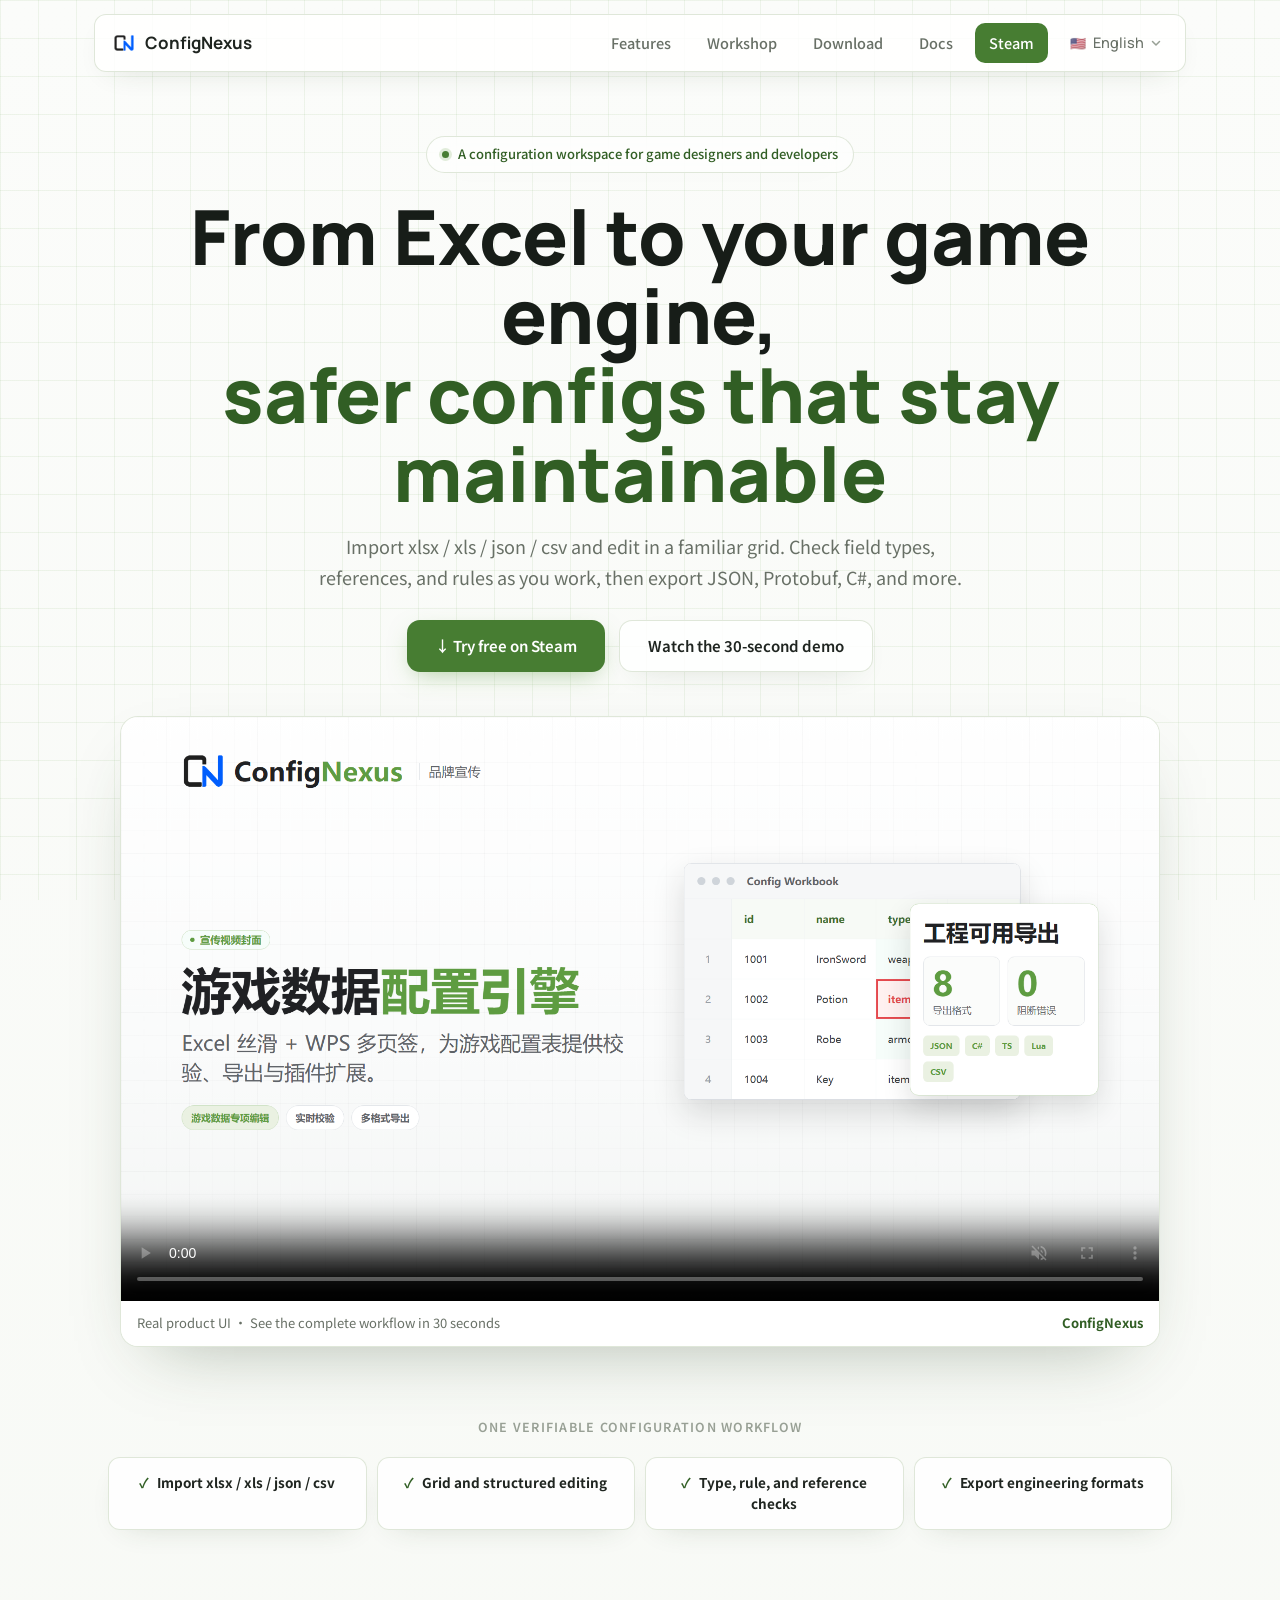
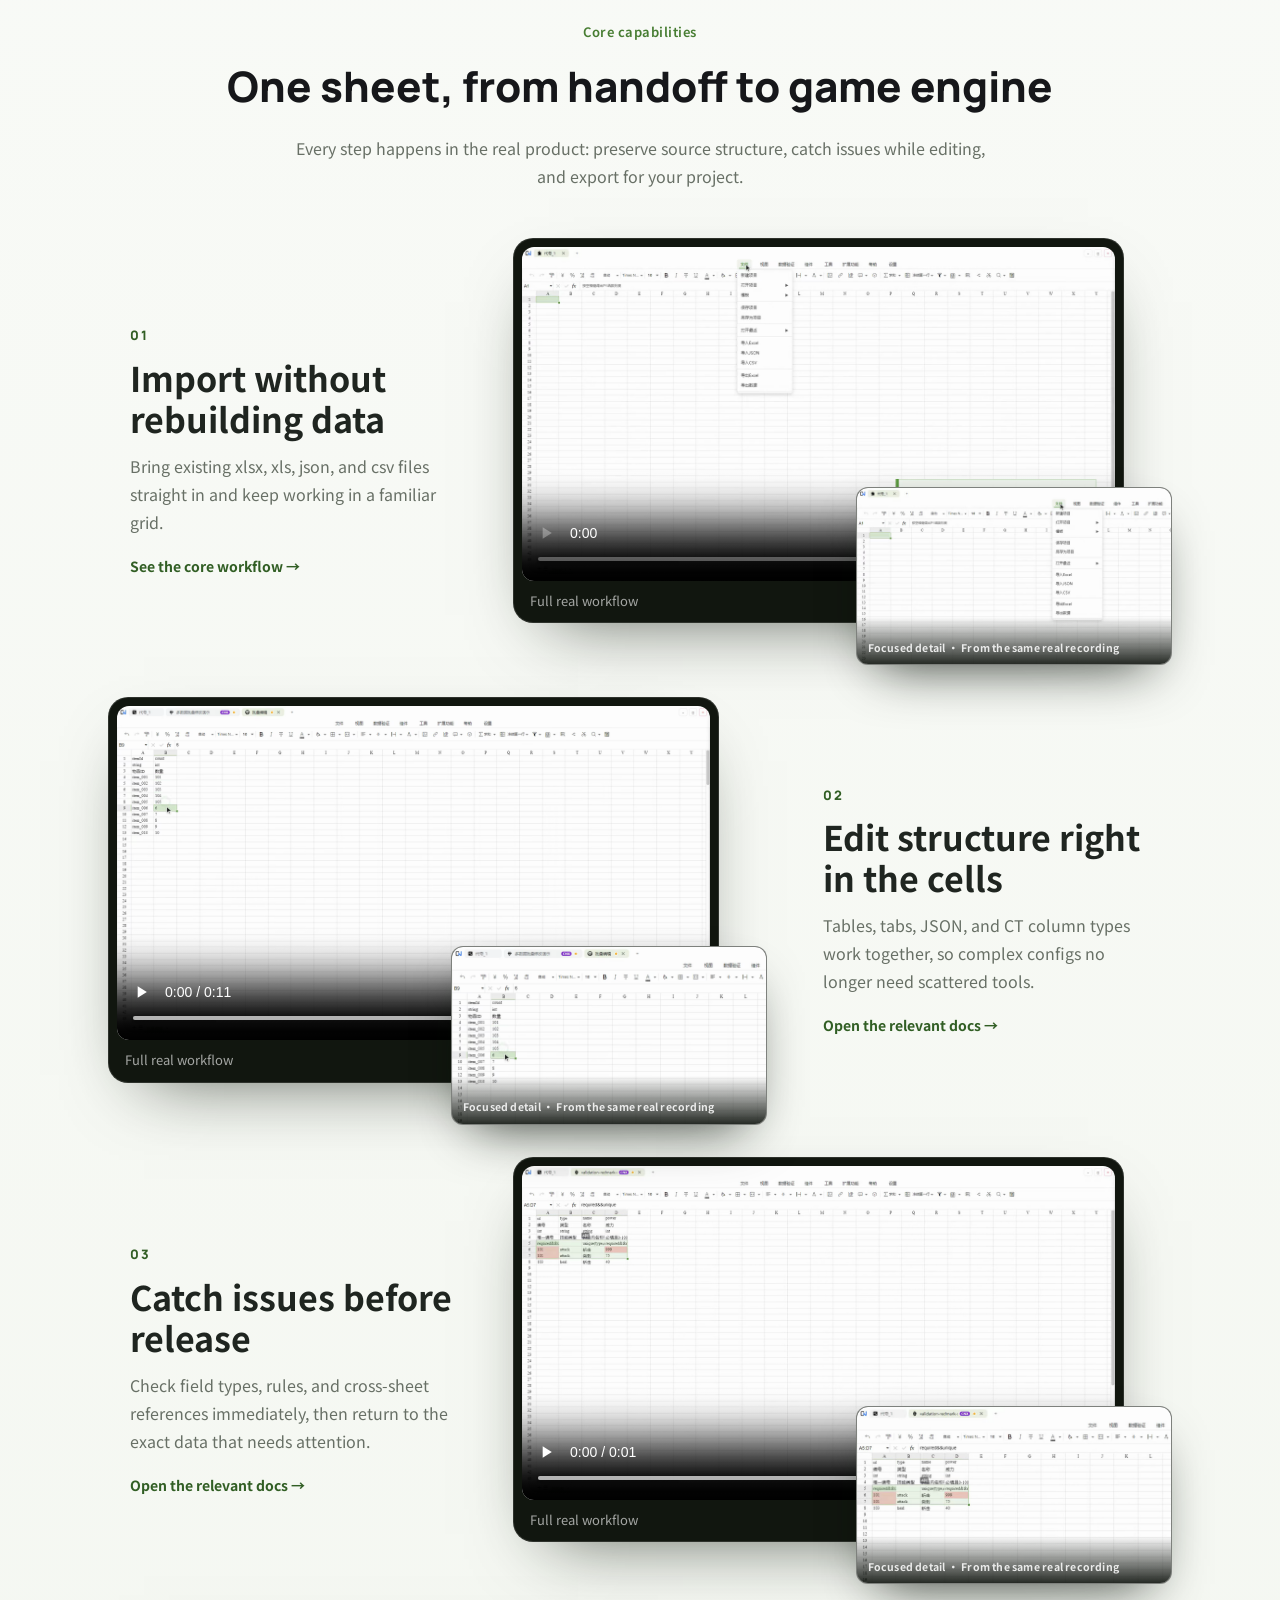
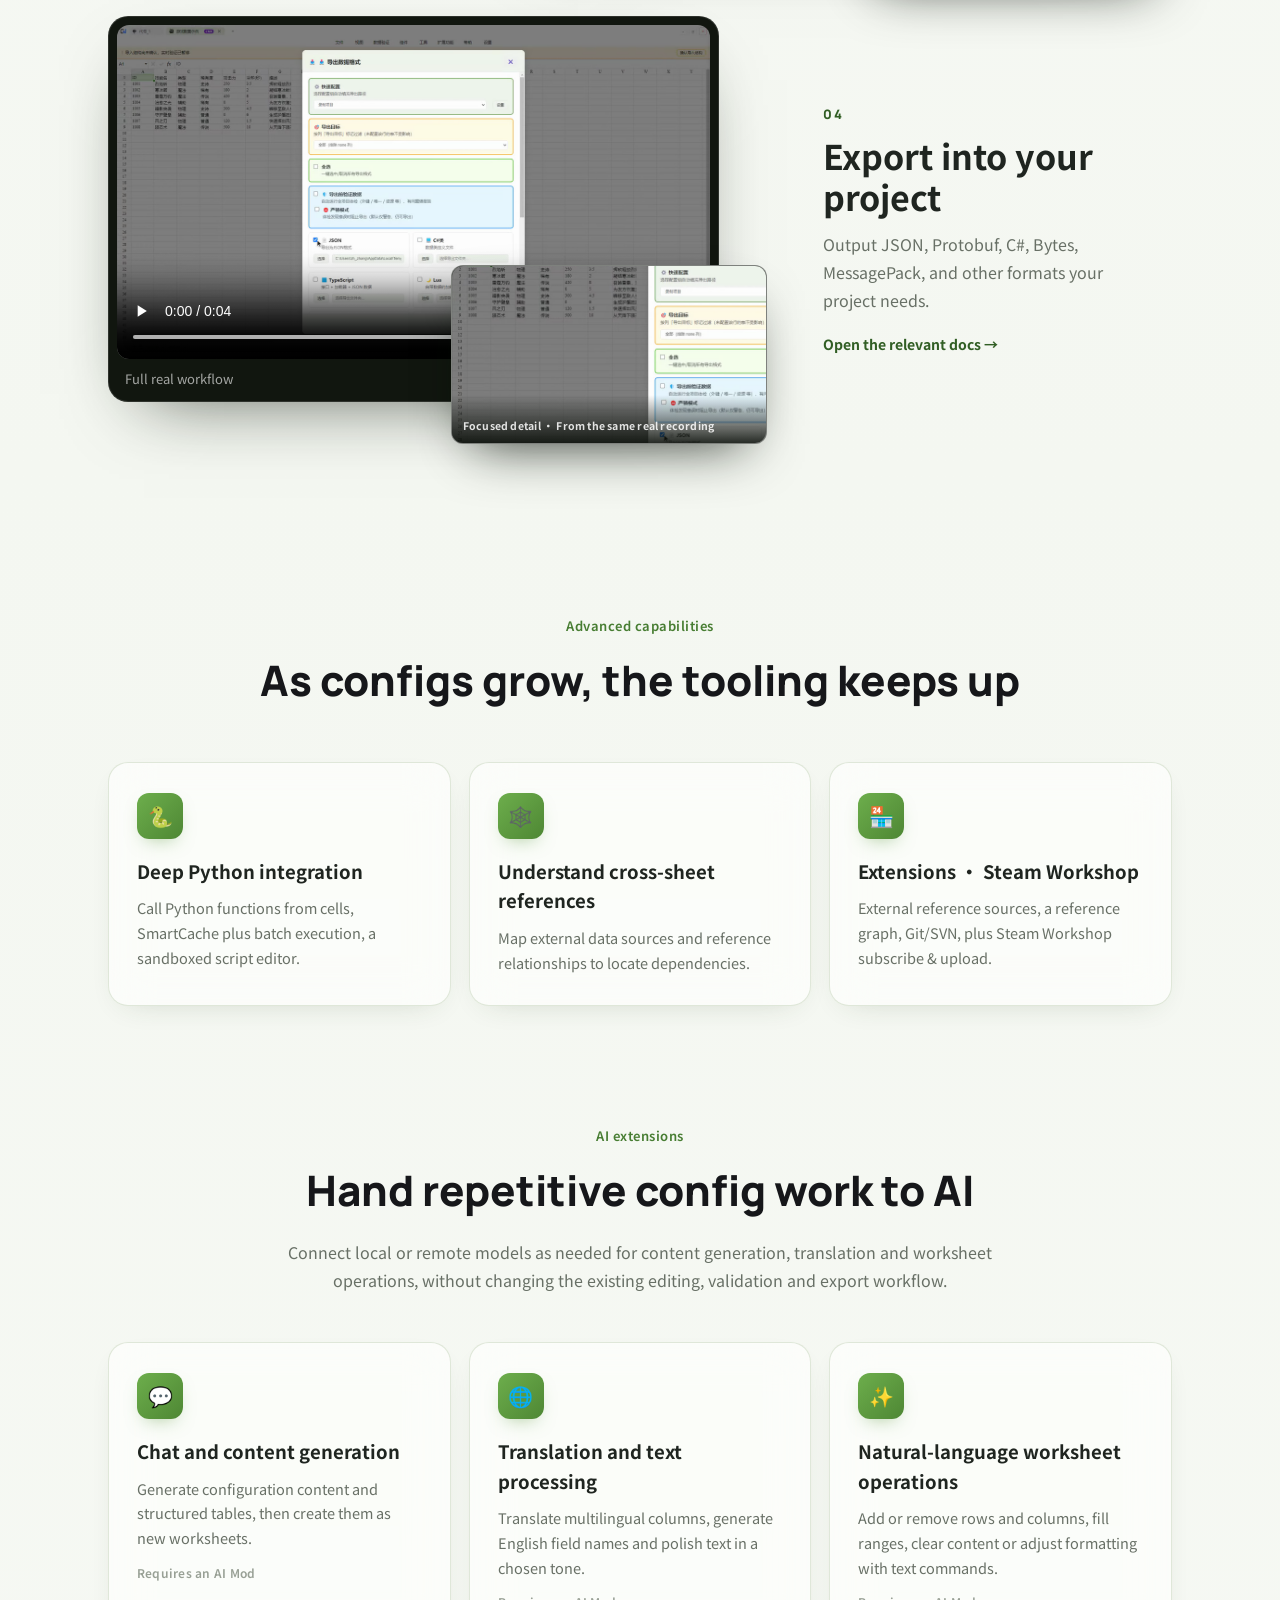
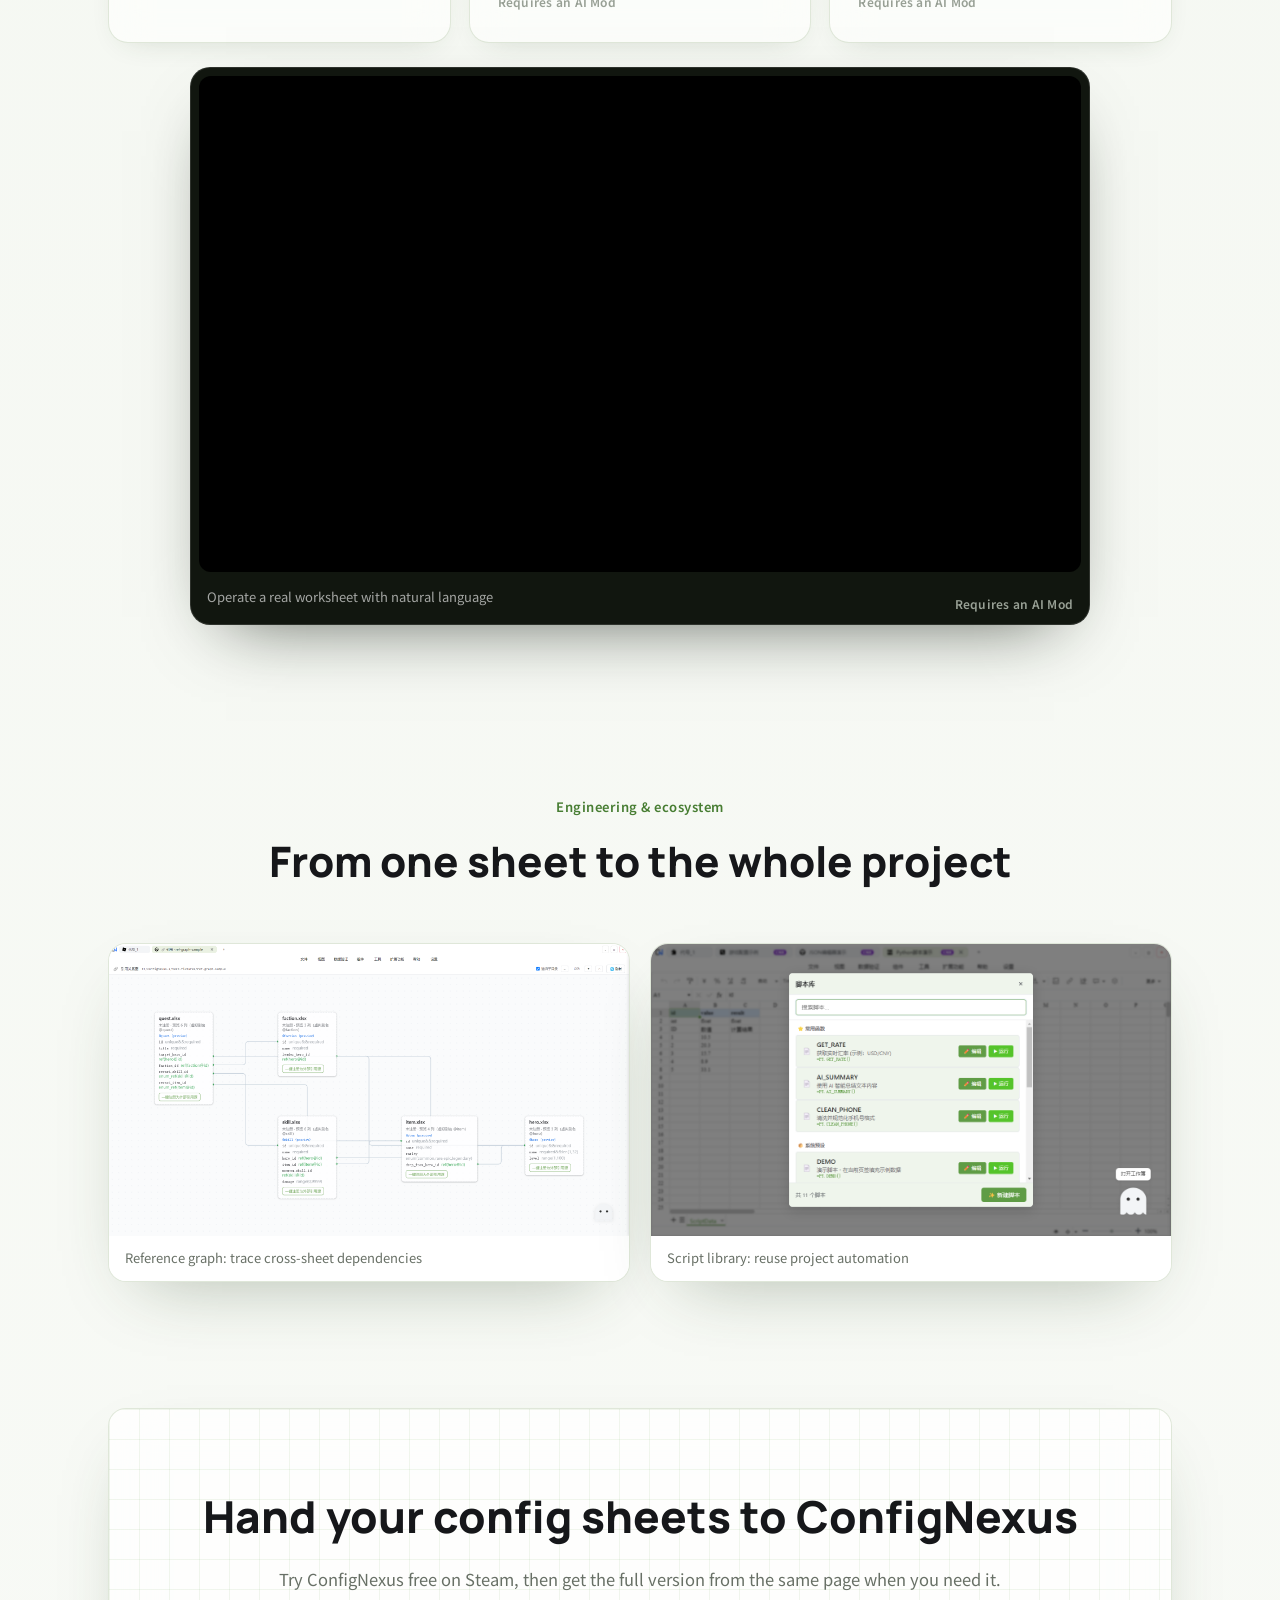
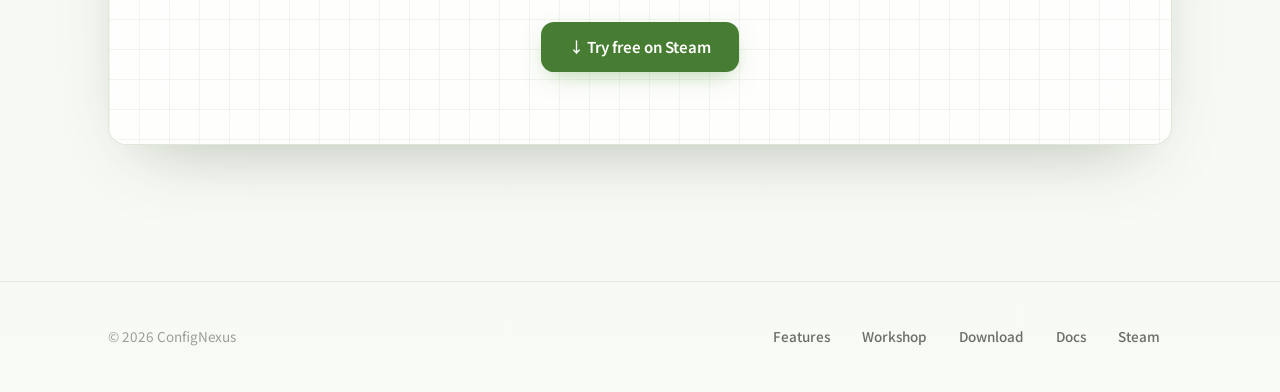
==== commit d833c4bd: "fix: apply cinematic style to AI demo" ====
--- a/index.html
+++ b/index.html
@@ -10,7 +10,7 @@
 <link rel="preconnect" href="https://fonts.googleapis.com">
 <link rel="preconnect" href="https://fonts.gstatic.com" crossorigin>
 <link href="https://fonts.googleapis.com/css2?family=Manrope:wght@400;500;600;700;800&family=Noto+Sans+SC:wght@300;400;500;700&display=swap" rel="stylesheet">
-<link rel="stylesheet" href="site.css?v=20260720-real-proof">
+<link rel="stylesheet" href="site.css?v=20260721-ai-cinema">
 </head>
 <body>
 <div class="bg">
--- a/site.css
+++ b/site.css
@@ -439,10 +439,10 @@
 .media-pair{display:grid;grid-template-columns:1fr 1fr;gap:20px}
 
 .proof-visual{position:relative;min-width:0;padding:0 48px 42px 0}
-.proof-visual>.product-media{position:relative;z-index:1;padding:8px;border-color:rgba(255,255,255,.12);border-radius:20px;
+.proof-visual>.product-media,.product-media.ai-demo{position:relative;z-index:1;padding:8px;border-color:rgba(255,255,255,.12);border-radius:20px;
   background:#11160f;box-shadow:0 28px 70px -36px rgba(12,22,10,.72)}
-.proof-visual>.product-media video{border-radius:12px;background:#11160f}
-.proof-visual .media-caption{padding:10px 8px 3px;color:rgba(255,255,255,.62);background:#11160f}
+.proof-visual>.product-media video,.product-media.ai-demo video{border-radius:12px;background:#11160f}
+.proof-visual .media-caption,.product-media.ai-demo .media-caption{padding:10px 8px 3px;color:rgba(255,255,255,.62);background:#11160f}
 .focus-detail{position:absolute;right:0;bottom:0;z-index:2;width:48%;overflow:hidden;margin:0;
   border:1px solid rgba(255,255,255,.46);border-radius:12px;background:#11160f;box-shadow:0 22px 54px -22px rgba(7,15,6,.78)}
 .focus-detail img{display:block;width:100%;height:auto;aspect-ratio:16/9;object-fit:cover}
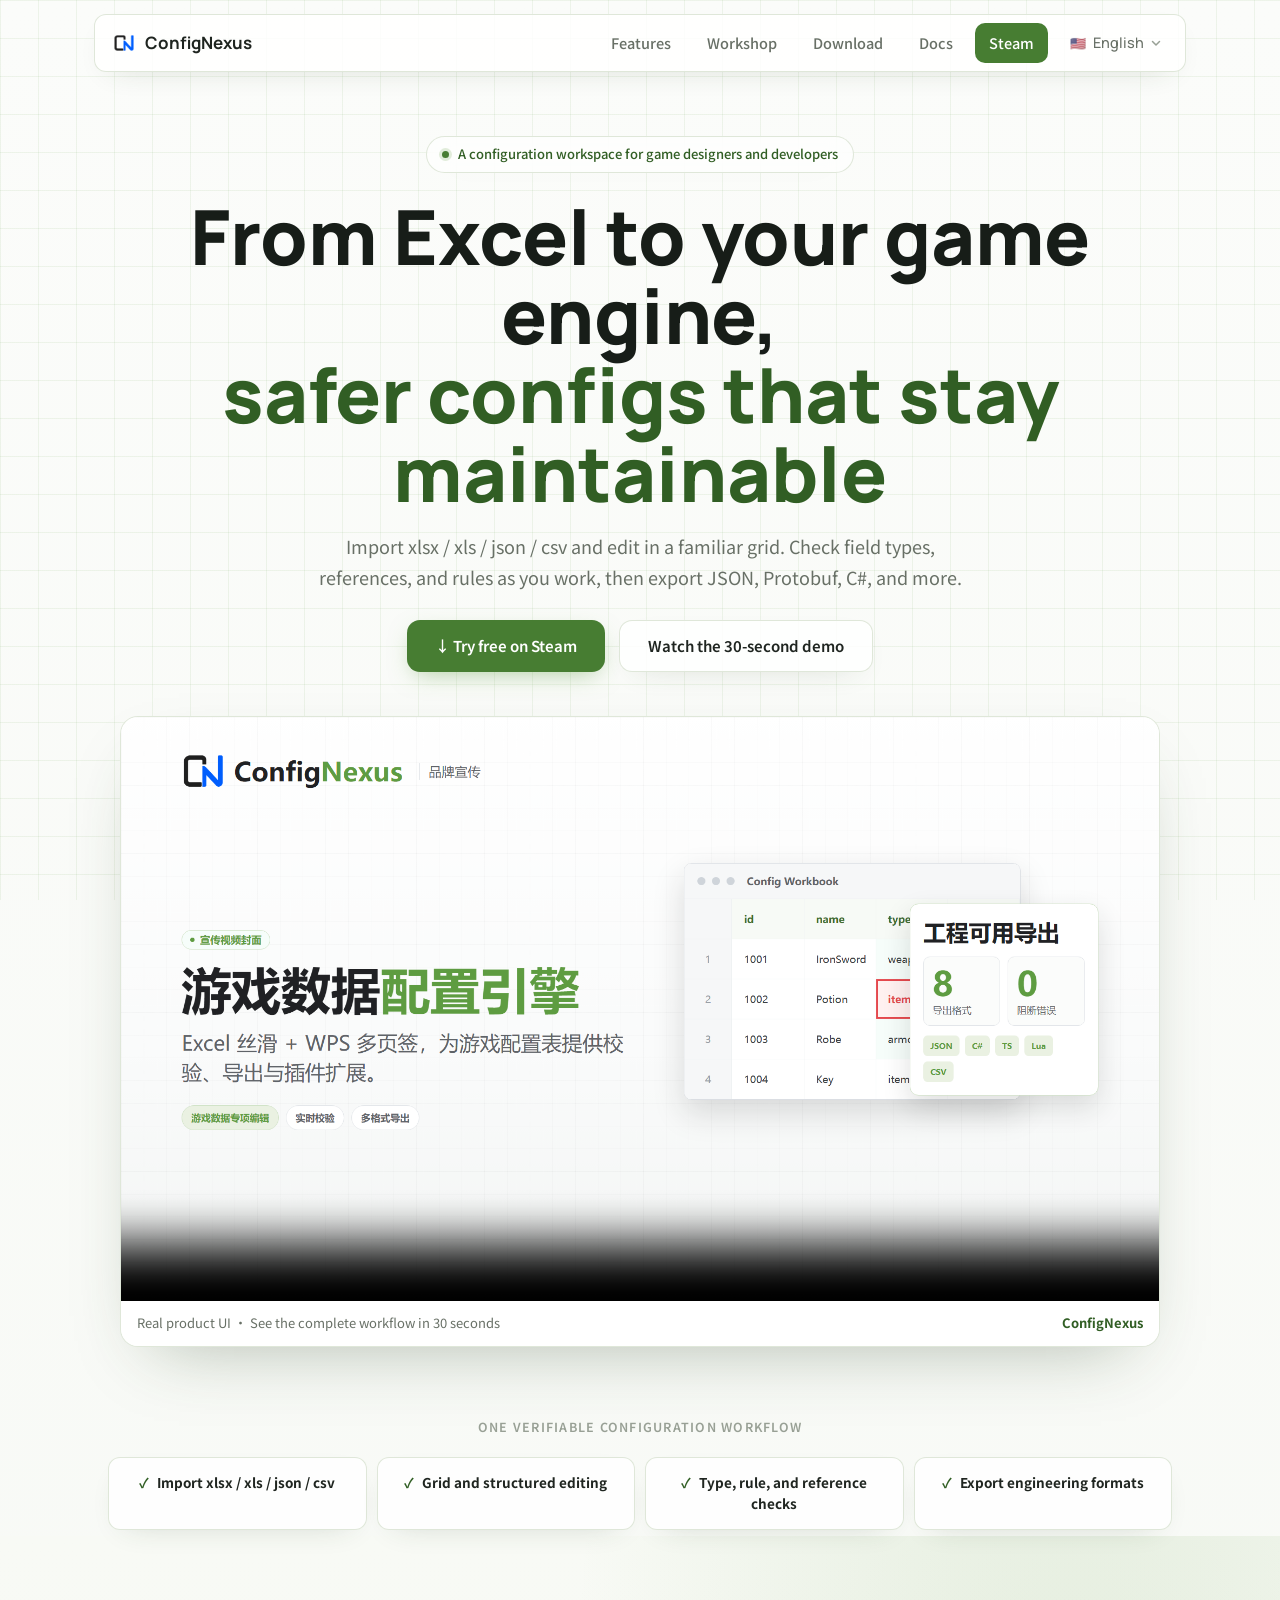
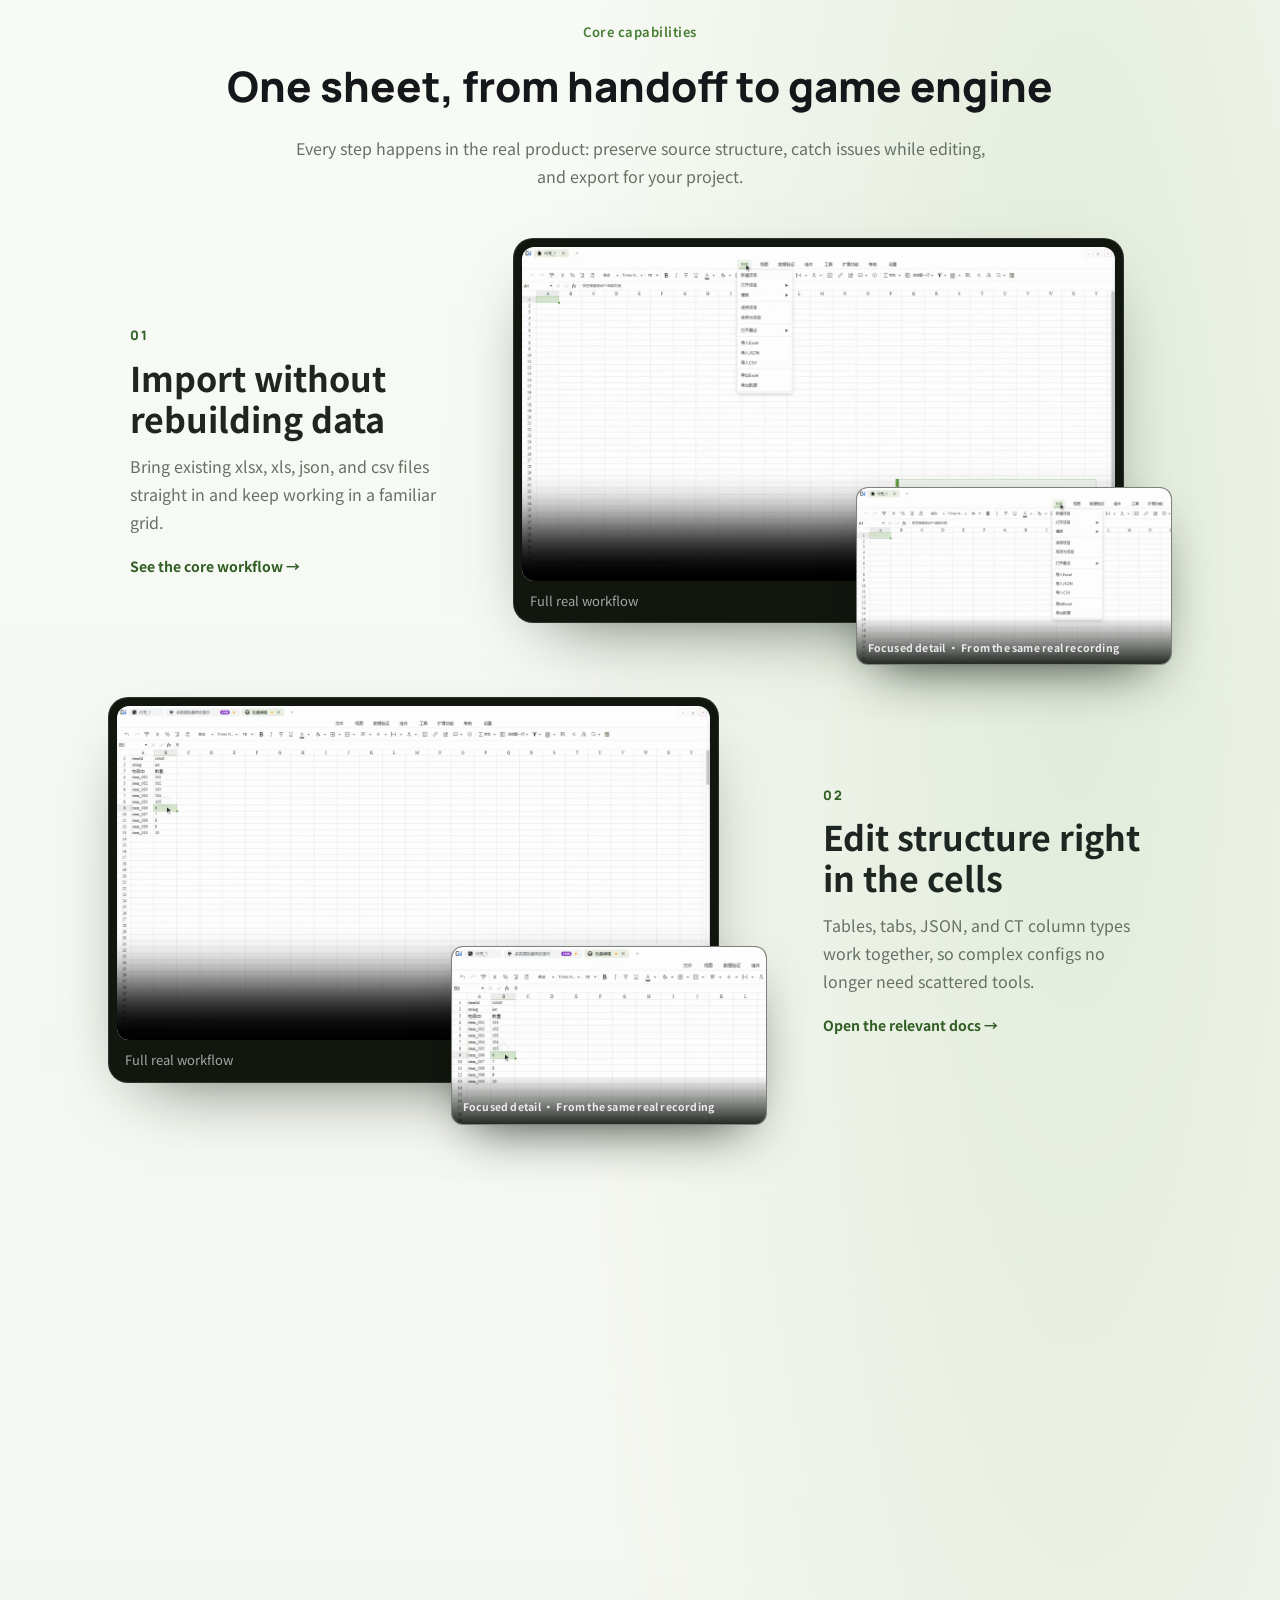
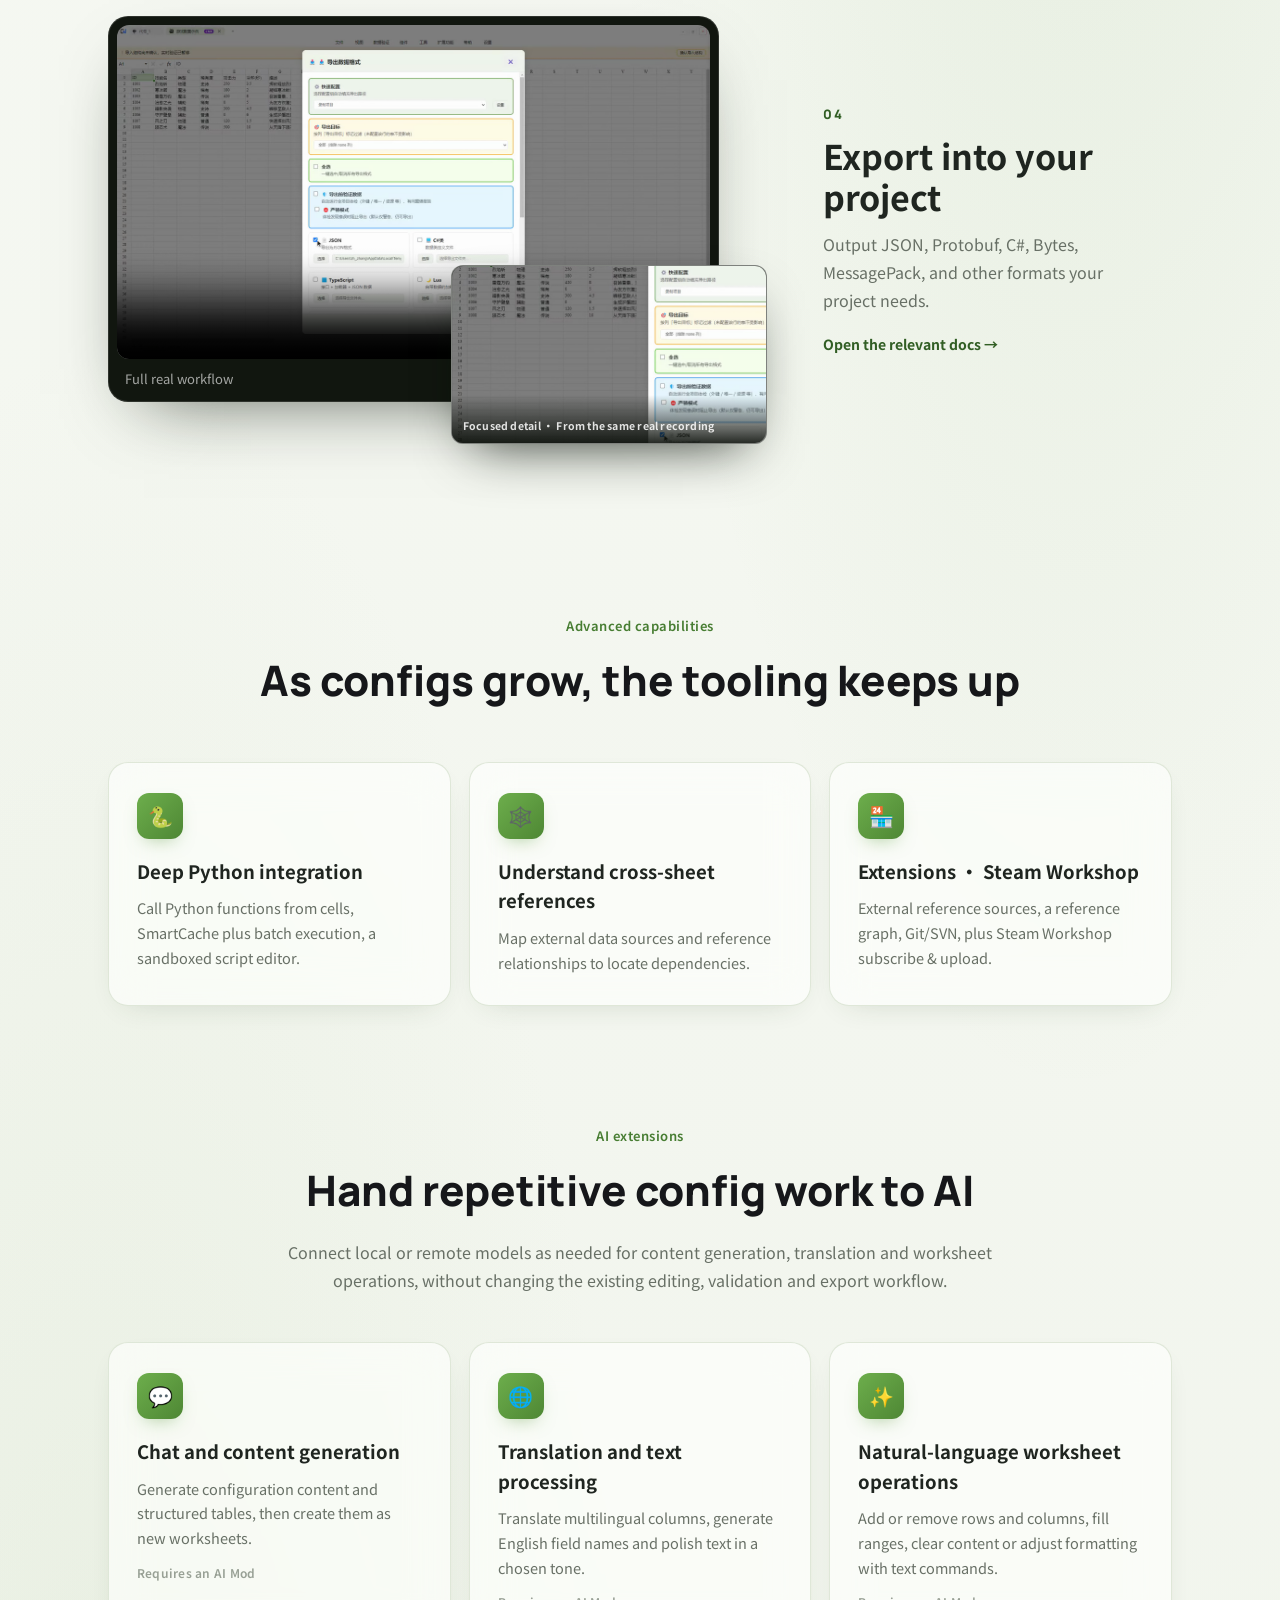
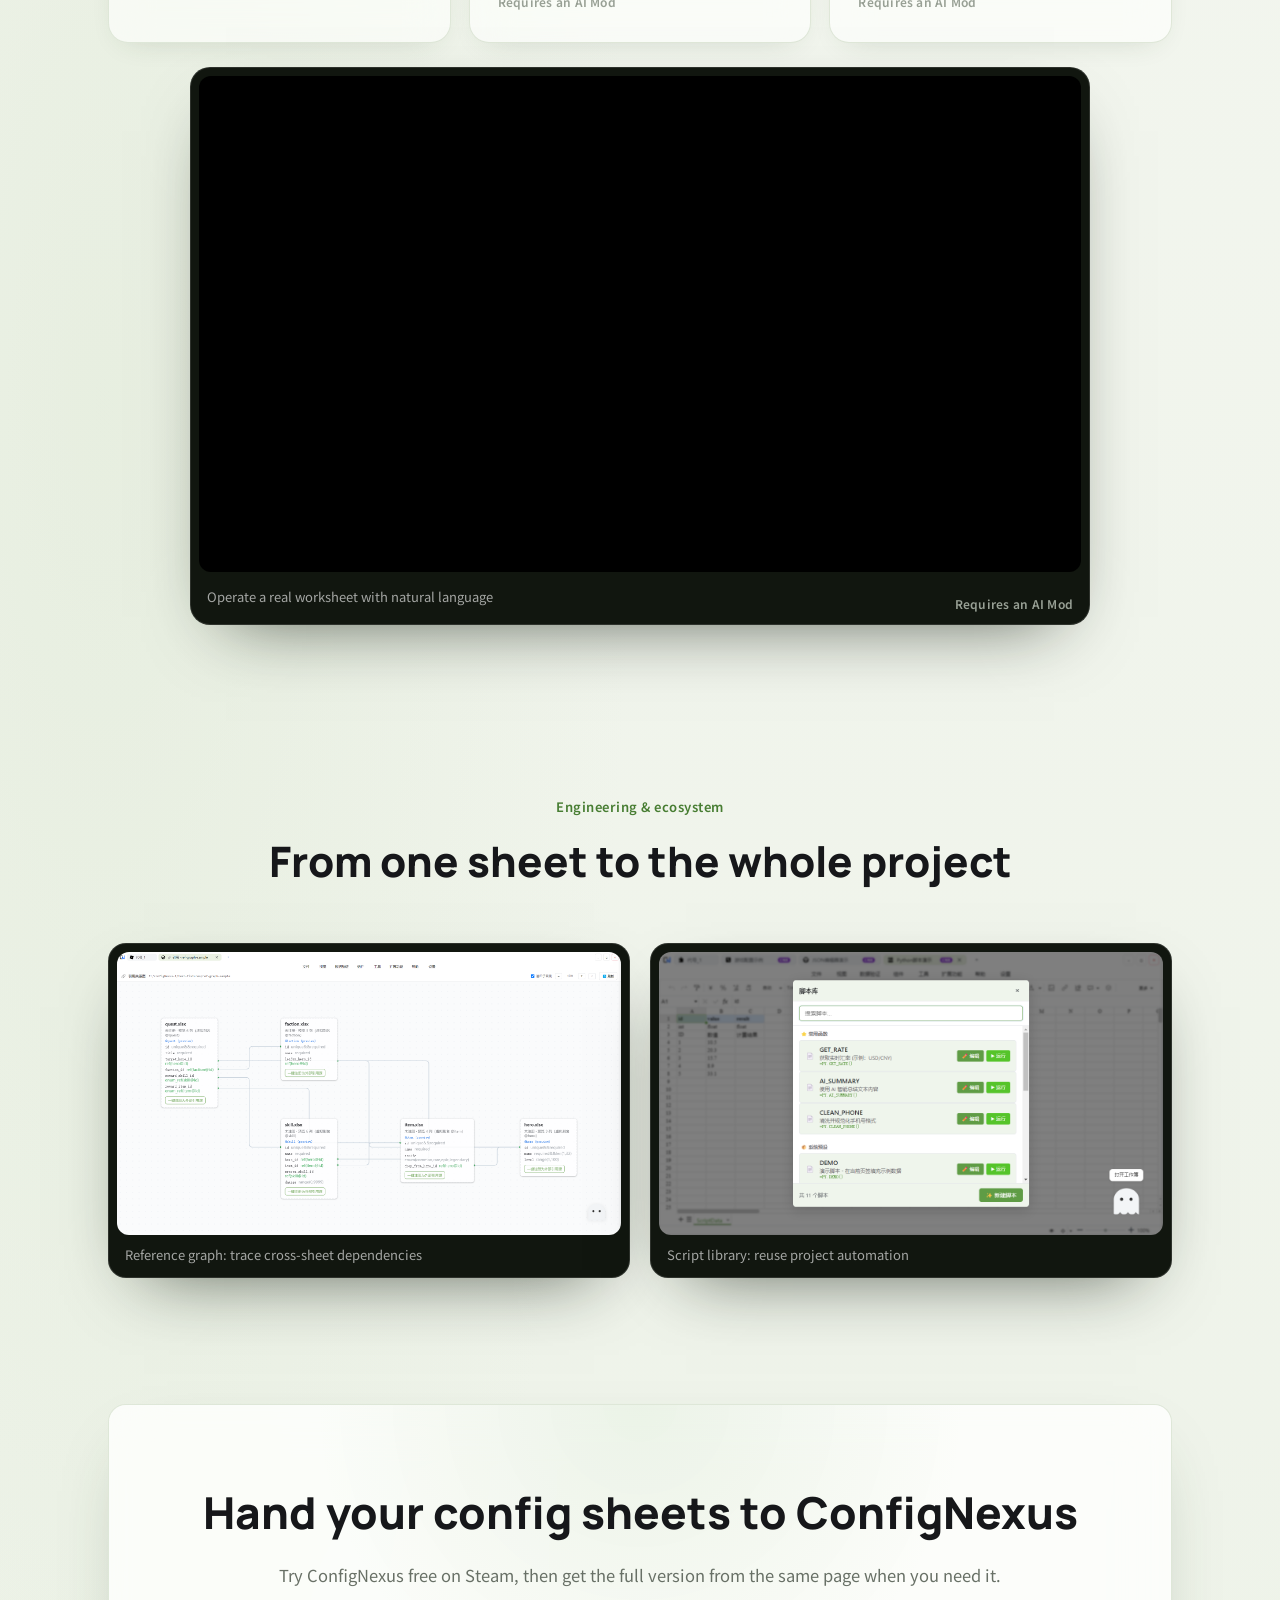
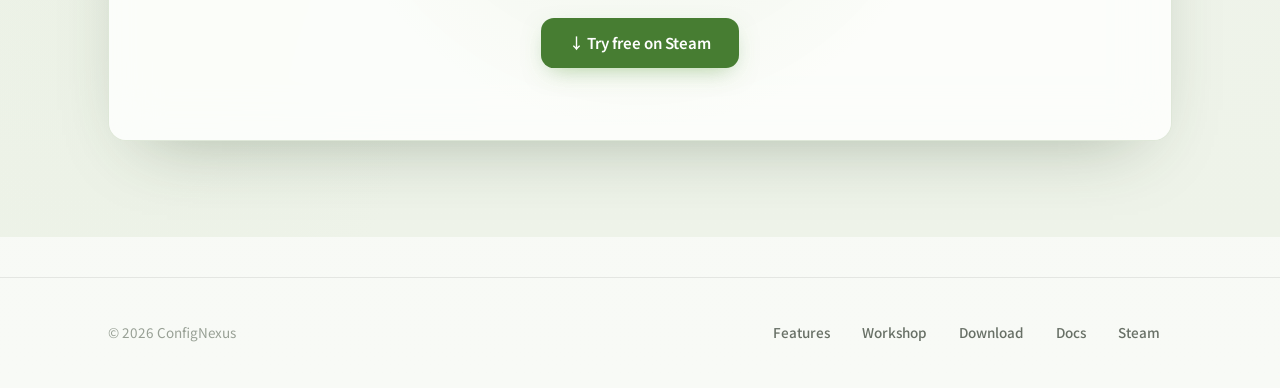
==== commit ab5d3f7b: "feat: add atmospheric canvas and motion polish" ====
--- a/index.html
+++ b/index.html
@@ -10,7 +10,7 @@
 <link rel="preconnect" href="https://fonts.googleapis.com">
 <link rel="preconnect" href="https://fonts.gstatic.com" crossorigin>
 <link href="https://fonts.googleapis.com/css2?family=Manrope:wght@400;500;600;700;800&family=Noto+Sans+SC:wght@300;400;500;700&display=swap" rel="stylesheet">
-<link rel="stylesheet" href="site.css?v=20260721-ai-cinema">
+  <link rel="stylesheet" href="site.css?v=20260723-canvas">
 </head>
 <body>
 <div class="bg">
@@ -71,6 +71,7 @@
     </div>
   </section>
 
+  <div class="atmosphere-canvas">
   <section class="section workflow-section" id="workflow">
     <div class="wrap">
       <div class="sec-head">
@@ -157,6 +158,7 @@
       </div>
     </div>
   </section>
+  </div>
 </main>
 
 <footer>
@@ -171,6 +173,6 @@
     </div>
   </div>
 </footer>
-<script src="site.js"></script>
+<script src="site.js?v=20260723-motion"></script>
 </body>
 </html>
--- a/site.css
+++ b/site.css
@@ -46,7 +46,7 @@
 .brand-logo{width:auto;height:22px;display:block;border-radius:4px}
 .nav-links{display:flex;align-items:center;gap:8px}
 .nav-links a{color:var(--ink-dim);text-decoration:none;font-size:14.5px;font-weight:500;
-  padding:8px 14px;border-radius:10px;transition:all .2s}
+  padding:8px 14px;border-radius:10px;transition:color .2s ease,background-color .2s ease}
 .nav-links a:hover{color:var(--ink);background:rgba(0,0,0,.04)}
 .nav-links a.active{color:var(--ink);background:rgba(0,0,0,.05)}
 .nav-cta{background:var(--acc);color:#fff!important;font-weight:600}
@@ -55,13 +55,12 @@
 
 /* ── 按钮 ── */
 .btn{font-size:15px;font-weight:600;text-decoration:none;padding:13px 28px;border-radius:13px;
-  transition:all .22s;display:inline-flex;align-items:center;gap:9px;cursor:pointer;border:none}
+  transition:transform .22s ease,background-color .22s ease,color .22s ease,box-shadow .22s ease,
+    border-color .22s ease,letter-spacing .22s ease;display:inline-flex;align-items:center;gap:9px;cursor:pointer;border:none}
 .btn-primary{background:var(--acc);color:#fff;box-shadow:0 8px 24px -8px rgba(94,156,65,.52)}
-.btn-primary:hover{background:var(--acc-deep);transform:translateY(-2px);
-  box-shadow:0 14px 34px -10px rgba(94,156,65,.58)}
+.btn-primary:hover{background:var(--acc-deep)}
 .btn-ghost{background:var(--glass-strong);-webkit-backdrop-filter:blur(14px);
   backdrop-filter:blur(14px);border:1px solid var(--glass-brd);color:var(--ink);box-shadow:var(--shadow)}
-.btn-ghost:hover{transform:translateY(-2px);box-shadow:var(--shadow-lg)}
 .btn-disabled{background:rgba(0,0,0,.06);color:var(--ink-faint);cursor:not-allowed;
   box-shadow:none;border:1px solid var(--hair)}
 .btn-disabled:hover{transform:none;background:rgba(0,0,0,.06)}
@@ -84,7 +83,7 @@
 .foot .c{font-size:13.5px;color:var(--ink-faint)}
 .foot .lk{display:flex;gap:8px}
 .foot .lk a{color:var(--ink-dim);text-decoration:none;font-size:13.5px;font-weight:500;
-  padding:6px 12px;border-radius:9px;transition:all .2s}
+  padding:6px 12px;border-radius:9px;transition:color .2s ease,background-color .2s ease}
 .foot .lk a:hover{color:var(--acc);background:rgba(0,0,0,.04)}
 
 /* ── 加载动画 ── */
@@ -114,8 +113,9 @@
 .fmt-row{display:flex;flex-wrap:wrap;gap:10px 12px;justify-content:center}
 .fmt{font-size:13.5px;font-weight:500;color:var(--ink-dim);background:var(--glass);
   -webkit-backdrop-filter:blur(10px);backdrop-filter:blur(10px);border:1px solid var(--glass-brd);
-  padding:9px 17px;border-radius:11px;transition:all .2s;box-shadow:0 4px 14px -8px rgba(20,28,48,.2)}
-.fmt:hover{color:var(--acc);transform:translateY(-2px);box-shadow:var(--shadow)}
+  padding:9px 17px;border-radius:11px;transition:color .2s ease,transform .2s ease,box-shadow .2s ease;
+  box-shadow:0 4px 14px -8px rgba(20,28,48,.2)}
+.fmt:hover{color:var(--acc)}
 
 .section{padding:86px 0}
 .sec-head{text-align:center;margin-bottom:48px}
@@ -124,13 +124,23 @@
   margin-top:10px;letter-spacing:0;color:#16171a}
 .section-lead{max-width:720px;margin:14px auto 0;color:var(--ink-dim);font-size:16px;line-height:1.75}
 .ai-home-section{padding-top:34px}
+.atmosphere-canvas{position:relative;isolation:isolate;overflow:hidden;
+  background:
+    radial-gradient(ellipse at 84% 12%,rgba(113,165,87,.16),transparent 34%),
+    radial-gradient(ellipse at 8% 72%,rgba(206,222,192,.28),transparent 32%),
+    linear-gradient(180deg,#f8faf5 0%,#f3f6ef 52%,#eef3e9 100%)}
+.atmosphere-canvas::before{content:"";position:absolute;inset:0;z-index:0;pointer-events:none;opacity:.32;
+  background-image:radial-gradient(rgba(37,62,30,.16) .55px,transparent .55px);
+  background-size:8px 8px;
+  -webkit-mask-image:linear-gradient(to bottom,transparent,#000 8%,#000 90%,transparent);
+  mask-image:linear-gradient(to bottom,transparent,#000 8%,#000 90%,transparent)}
+.atmosphere-canvas>section{position:relative;z-index:1}
 .cards{display:grid;grid-template-columns:repeat(3,1fr);gap:18px}
 @media(max-width:840px){.cards{grid-template-columns:1fr 1fr}}
 @media(max-width:560px){.cards{grid-template-columns:1fr}}
 .card{background:var(--glass);-webkit-backdrop-filter:blur(20px) saturate(160%);
   backdrop-filter:blur(20px) saturate(160%);border:1px solid var(--glass-brd);border-radius:20px;
   padding:30px 28px;box-shadow:var(--shadow);transition:transform .25s,box-shadow .25s}
-.card:hover{transform:translateY(-5px);box-shadow:var(--shadow-lg)}
 a.card{text-decoration:none;color:inherit;display:block}
 .card .ic{width:46px;height:46px;border-radius:12px;display:grid;place-items:center;
   margin-bottom:18px;font-size:20px;color:#fff;background:linear-gradient(135deg,#6DAE4C,#4E8734);
@@ -144,9 +154,7 @@
   background:var(--glass);-webkit-backdrop-filter:blur(24px) saturate(160%);
   backdrop-filter:blur(24px) saturate(160%);border:1px solid var(--glass-brd);box-shadow:var(--shadow-lg)}
 .endcta::before{content:"";position:absolute;inset:0;z-index:-1;
-  background:linear-gradient(var(--grid) 1px,transparent 1px),
-    linear-gradient(90deg,var(--grid) 1px,transparent 1px),rgba(255,255,255,.44);
-  background-size:30px 30px,30px 30px,100% 100%}
+  background:radial-gradient(circle at 50% 0,rgba(116,169,91,.12),transparent 52%),rgba(255,255,255,.44)}
 .endcta h2{font-family:var(--disp);font-size:clamp(28px,4.6vw,44px);font-weight:800;
   margin-bottom:14px;letter-spacing:0;color:#16171a}
 .endcta p{color:var(--ink-dim);margin-bottom:30px;font-size:16.5px}
@@ -157,7 +165,6 @@
   padding:30px 32px;border-radius:20px;background:var(--glass);
   -webkit-backdrop-filter:blur(20px) saturate(160%);backdrop-filter:blur(20px) saturate(160%);
   border:1px solid var(--glass-brd);box-shadow:var(--shadow);transition:transform .22s,box-shadow .22s}
-.feat-row:hover{transform:translateY(-3px);box-shadow:var(--shadow-lg)}
 .feat-row .ic{width:54px;height:54px;border-radius:15px;display:grid;place-items:center;
   font-size:24px;color:#fff;background:linear-gradient(135deg,#6DAE4C,#4E8734);
   box-shadow:0 10px 22px -10px rgba(94,156,65,.55)}
@@ -196,7 +203,7 @@
 .doc-toc .t{font-size:12px;font-weight:700;color:var(--ink-faint);letter-spacing:.08em;
   text-transform:uppercase;margin-bottom:12px}
 .doc-toc a{display:block;color:var(--ink-dim);text-decoration:none;font-size:14px;
-  padding:7px 10px;border-radius:8px;transition:all .2s}
+  padding:7px 10px;border-radius:8px;transition:color .2s ease,background-color .2s ease}
 .doc-toc a:hover{color:var(--acc);background:rgba(0,0,0,.04)}
 .doc-body{max-width:720px}
 .doc-sec{padding:30px 34px;border-radius:20px;margin-bottom:22px;background:var(--glass);
@@ -227,7 +234,7 @@
 .doc-group-t{font-size:12px;font-weight:700;color:var(--ink-faint);letter-spacing:.06em;
   padding:6px 12px;text-transform:uppercase}
 .doc-link{display:flex;align-items:center;gap:7px;color:var(--ink-dim);text-decoration:none;
-  font-size:14px;padding:8px 12px;border-radius:9px;transition:all .18s}
+  font-size:14px;padding:8px 12px;border-radius:9px;transition:color .18s ease,background-color .18s ease}
 .doc-link:hover{color:var(--ink);background:rgba(0,0,0,.04)}
 .doc-link.active{color:var(--acc);background:rgba(94,156,65,.1);font-weight:600}
 .doc-dlc{font-size:10px;font-weight:700;color:#c2410c;background:rgba(234,88,12,.13);
@@ -300,7 +307,8 @@
   -webkit-backdrop-filter:blur(14px);backdrop-filter:blur(14px);display:block}
 .intro-skip{position:fixed;top:20px;right:24px;z-index:1001;font-size:13px;color:var(--ink-faint);
   font-weight:600;cursor:pointer;padding:7px 14px;border-radius:10px;border:1px solid var(--hair);
-  background:var(--glass);-webkit-backdrop-filter:blur(10px);backdrop-filter:blur(10px);transition:all .2s}
+  background:var(--glass);-webkit-backdrop-filter:blur(10px);backdrop-filter:blur(10px);
+  transition:color .2s ease,border-color .2s ease}
 .intro-skip:hover{color:var(--ink);border-color:var(--ink-faint)}
 
 .bubble{position:fixed;z-index:1001;background:var(--glass-strong);
@@ -334,8 +342,7 @@
 @keyframes riseIn{from{opacity:0;transform:translateY(20px)}to{opacity:1;transform:none}}
 .reveal-btn{animation:riseIn .7s .4s both}
 .btn-orange{background:#ea580c;color:#fff;box-shadow:0 8px 24px -6px rgba(234,88,12,.5)}
-.btn-orange:hover{background:#c2410c;transform:translateY(-2px);
-  box-shadow:0 14px 34px -8px rgba(234,88,12,.55)}
+.btn-orange:hover{background:#c2410c}
 @media(prefers-reduced-motion:reduce){
   .bubble,.reveal-screen,.reveal-title,.reveal-text,.reveal-btn,.reveal-tag{animation:none;opacity:1}}
 
@@ -345,20 +352,29 @@
   inset:0;pointer-events:none;opacity:0;transition:opacity .35s;border-radius:inherit;
   background:radial-gradient(220px circle at var(--cx,50%) var(--cy,50%),
     rgba(94,156,65,.15),transparent 60%)}
-.card:hover::after,.feat-row:hover::after,.step:hover::after,.dl-card:hover::after{opacity:1}
 
 /* 格式标签：点按回弹 */
 .fmt:active{transform:translateY(0) scale(.94)}
-/* 导航 logo：悬停轻微放大 */
-.brand:hover .brand-logo{transform:scale(1.06)}
 .brand-logo{transition:transform .25s}
-/* 主按钮：箭头轻微下移提示 */
-.btn-primary:hover{letter-spacing:.005em}
 /* 进入视口淡入（滚动触发） */
-.inview{opacity:0;transform:translateY(22px)}
-.inview.show{opacity:1;transform:none;transition:opacity .7s cubic-bezier(.2,.7,.2,1),
-  transform .7s cubic-bezier(.2,.7,.2,1)}
-@media(prefers-reduced-motion:reduce){.inview{opacity:1;transform:none}}
+.inview{opacity:0;transform:translateY(14px)}
+.inview.show{opacity:1;transform:none;transition:opacity .55s cubic-bezier(.23,1,.32,1),
+  transform .55s cubic-bezier(.23,1,.32,1);transition-delay:var(--inview-delay,0ms)}
+.cards>.inview:nth-child(2),.media-pair>.inview:nth-child(2){--inview-delay:50ms}
+.cards>.inview:nth-child(3){--inview-delay:100ms}
+@media(prefers-reduced-motion:reduce){.inview{opacity:1;transform:none;transition:none}}
+
+@media(hover:hover) and (pointer:fine){
+  .btn-primary:hover{transform:translateY(-2px);box-shadow:0 14px 34px -10px rgba(94,156,65,.58);
+    letter-spacing:.005em}
+  .btn-ghost:hover{transform:translateY(-2px);box-shadow:var(--shadow-lg)}
+  .fmt:hover{transform:translateY(-2px);box-shadow:var(--shadow)}
+  .card:hover{transform:translateY(-5px);box-shadow:var(--shadow-lg)}
+  .feat-row:hover{transform:translateY(-3px);box-shadow:var(--shadow-lg)}
+  .btn-orange:hover{transform:translateY(-2px);box-shadow:0 14px 34px -8px rgba(234,88,12,.55)}
+  .card:hover::after,.feat-row:hover::after,.step:hover::after,.dl-card:hover::after{opacity:1}
+  .brand:hover .brand-logo{transform:scale(1.06)}
+}
 
 /* ===== 四语 i18n ===== */
 /* 非中文首屏：翻译完成前隐藏可翻译内容，避免中文一闪（中文不加此类，立即可见） */
@@ -375,7 +391,7 @@
   padding:8px 12px;border:0;border-radius:10px;
   background:transparent;color:var(--ink-dim);
   font-family:var(--disp);font-size:14.5px;font-weight:500;line-height:1;
-  transition:all .2s}
+  transition:color .2s ease,background-color .2s ease}
 .lang-btn:hover{color:var(--ink);background:rgba(0,0,0,.04)}
 .lang-btn .lang-flag{font-size:13px;line-height:1}
 .lang-caret{color:var(--ink-faint);transition:transform .2s}
@@ -443,6 +459,10 @@
   background:#11160f;box-shadow:0 28px 70px -36px rgba(12,22,10,.72)}
 .proof-visual>.product-media video,.product-media.ai-demo video{border-radius:12px;background:#11160f}
 .proof-visual .media-caption,.product-media.ai-demo .media-caption{padding:10px 8px 3px;color:rgba(255,255,255,.62);background:#11160f}
+.ecosystem-section .product-media{padding:8px;border-color:rgba(255,255,255,.12);background:#11160f;
+  box-shadow:0 28px 70px -36px rgba(12,22,10,.72)}
+.ecosystem-section .product-media img{border-radius:12px;background:#11160f}
+.ecosystem-section .product-media figcaption{padding:10px 8px 3px;color:rgba(255,255,255,.62);background:#11160f}
 .focus-detail{position:absolute;right:0;bottom:0;z-index:2;width:48%;overflow:hidden;margin:0;
   border:1px solid rgba(255,255,255,.46);border-radius:12px;background:#11160f;box-shadow:0 22px 54px -22px rgba(7,15,6,.78)}
 .focus-detail img{display:block;width:100%;height:auto;aspect-ratio:16/9;object-fit:cover}
@@ -471,6 +491,18 @@
 .feature-group-grid h2{font-family:var(--disp);font-size:clamp(28px,4vw,42px);line-height:1.17;margin:10px 0 14px}
 .feature-group-grid p{color:var(--ink-dim);line-height:1.75}
 .ai-home-section .feature-group-grid{margin-bottom:24px}
+
+.features-page .feature-group-grid{padding:42px 0;border:0;border-top:1px solid rgba(38,65,31,.14);border-radius:0;background:transparent;box-shadow:none}
+.features-page .feature-group-grid>.product-media{padding:8px;border-color:rgba(255,255,255,.12);background:#11160f;box-shadow:0 28px 70px -36px rgba(12,22,10,.72)}
+.features-page .feature-group-grid>.product-media video,.features-page .feature-group-grid>.product-media img{border-radius:12px;background:#11160f}
+.features-page .cards{gap:0 28px;border-top:1px solid rgba(38,65,31,.14)}
+.features-page .card{min-height:210px;padding:30px 18px 30px 0;border:0;border-bottom:1px solid rgba(38,65,31,.14);border-radius:0;background:transparent;box-shadow:none;-webkit-backdrop-filter:none;backdrop-filter:none;transition:background .2s,color .2s}
+.features-page .card:only-child{grid-column:1/-1;min-height:0}
+.features-page .card:hover{transform:none;background:linear-gradient(110deg,rgba(94,156,65,.08),transparent 72%);box-shadow:none}
+.features-page .card::after{display:none}
+.features-page .card .ic{display:block;width:auto;height:auto;margin-bottom:20px;color:var(--acc-deep);background:none;box-shadow:none;font-size:24px}
+.features-page .card h3{font-family:var(--disp);font-size:20px}
+.features-page .card p{max-width:34em}
 
 .dl-card{max-width:860px}
 .download-choices{display:grid;grid-template-columns:minmax(0,680px);justify-content:center;gap:16px;margin-top:24px;text-align:left}
@@ -508,6 +540,8 @@
   .real-proof-card:nth-child(even)>h3,.real-proof-card:nth-child(even)>p,.real-proof-card:nth-child(even)>.proof-visual{grid-column:1;grid-row:auto}
   .real-proof-card>.proof-visual{margin-top:10px}
   .feature-group-grid{padding:22px}
+  .features-page .feature-group-grid{padding:28px 0}
+  .features-page .card{min-height:0;padding:24px 10px 26px 0}
   .feature-jump{padding:0 14px}
   .section{padding:64px 0}
   .pagehead{padding-top:76px}
